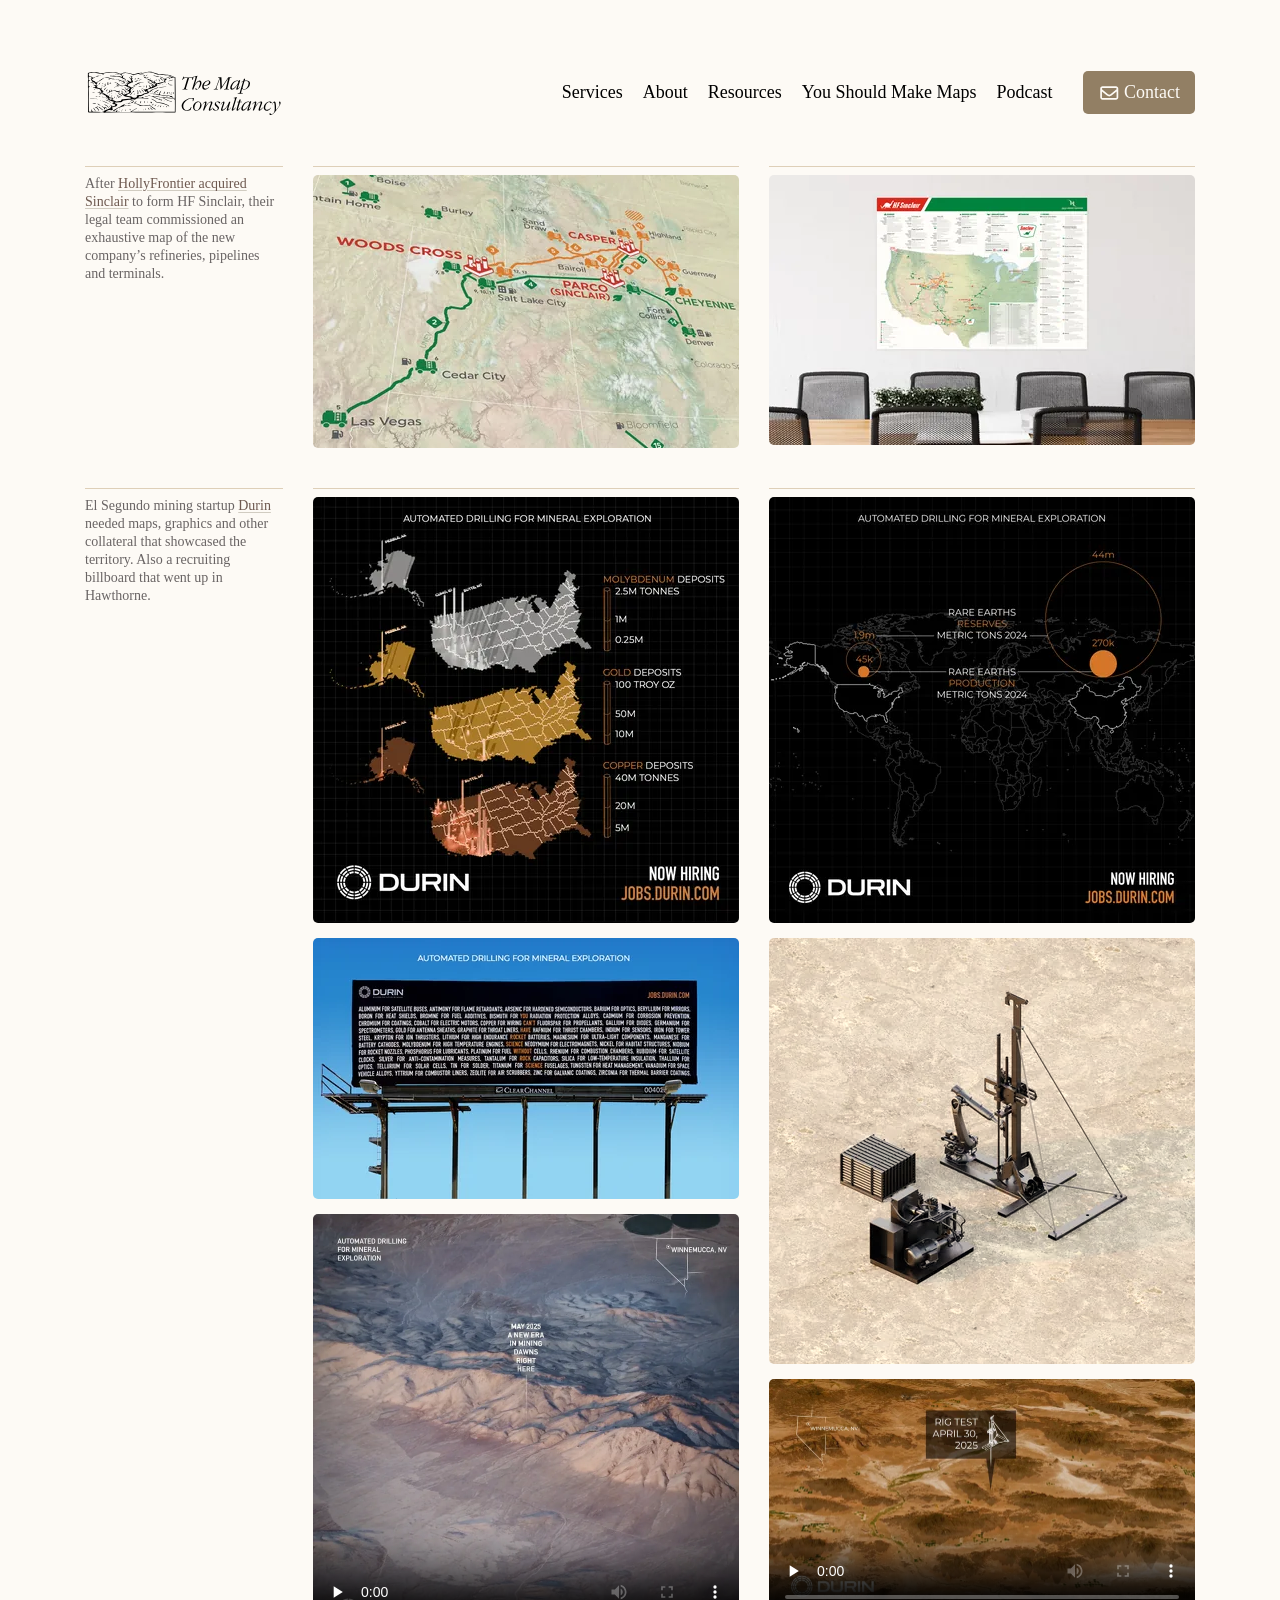
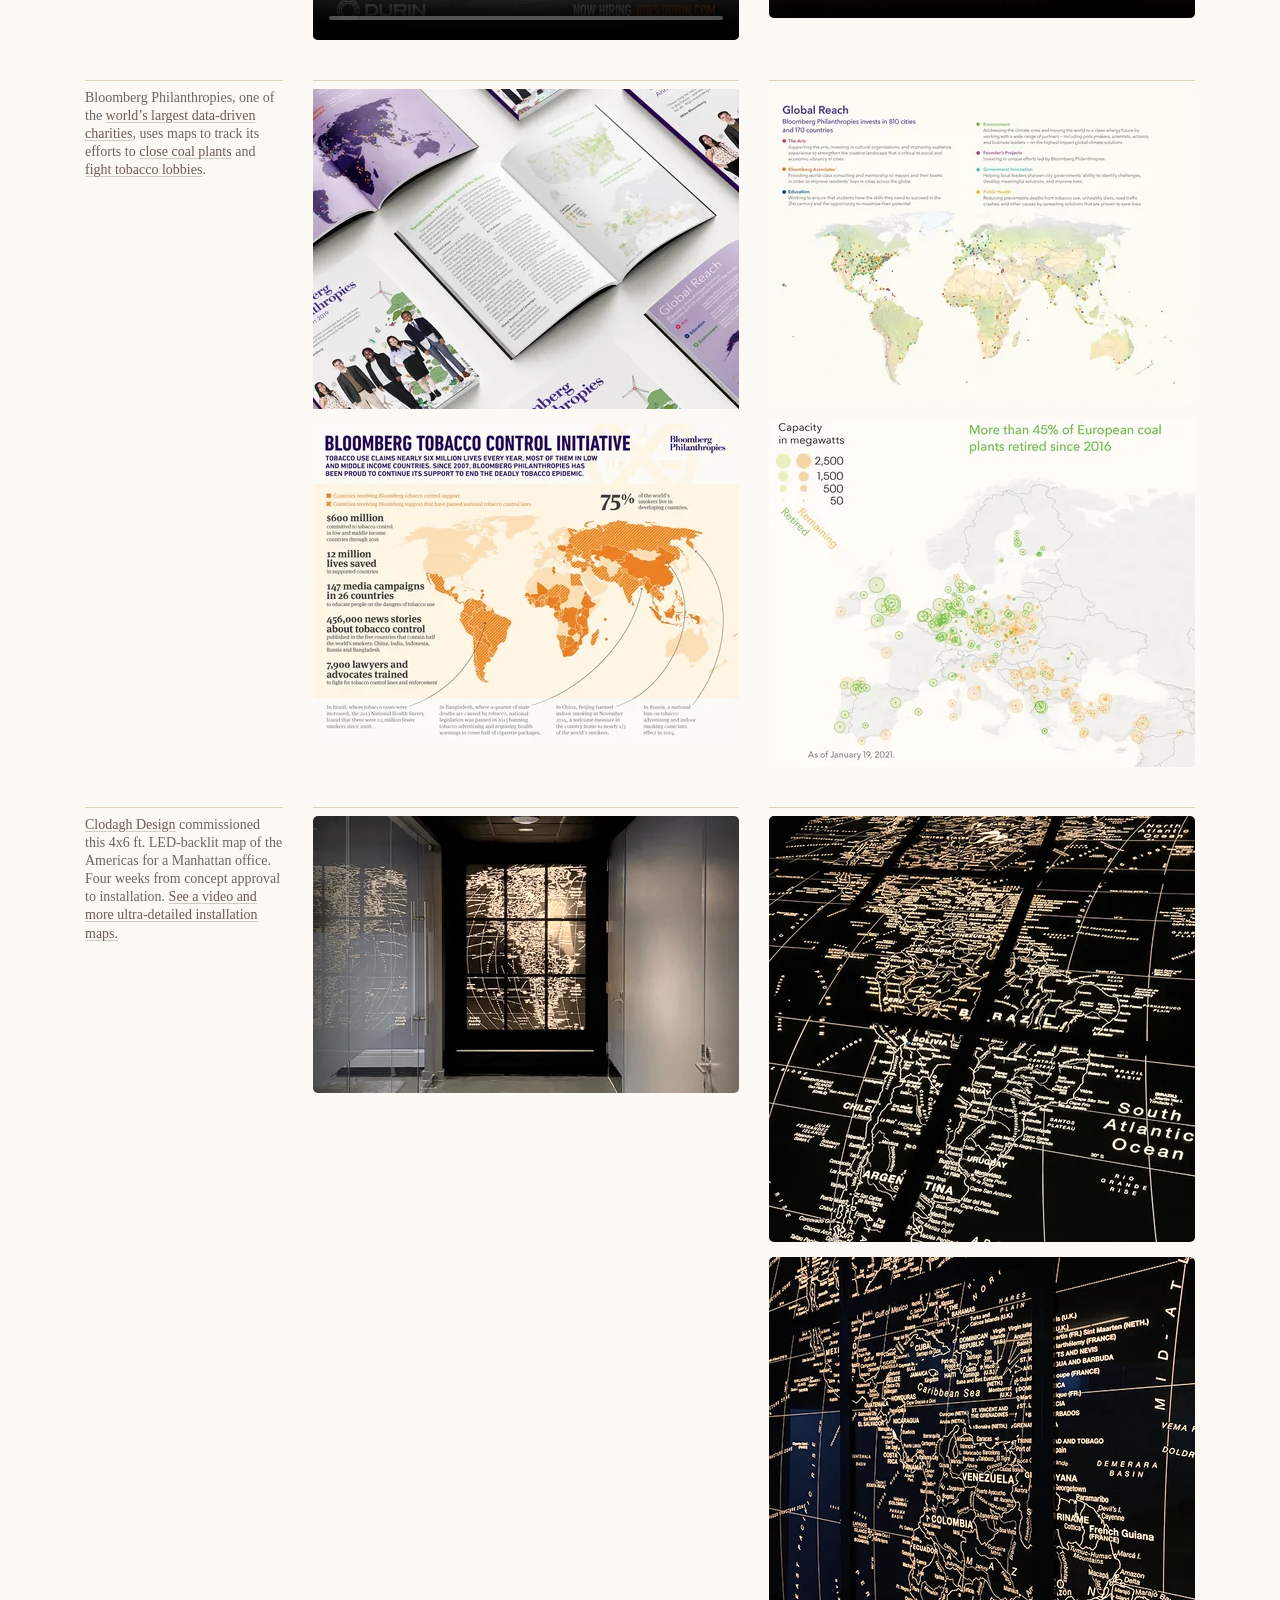
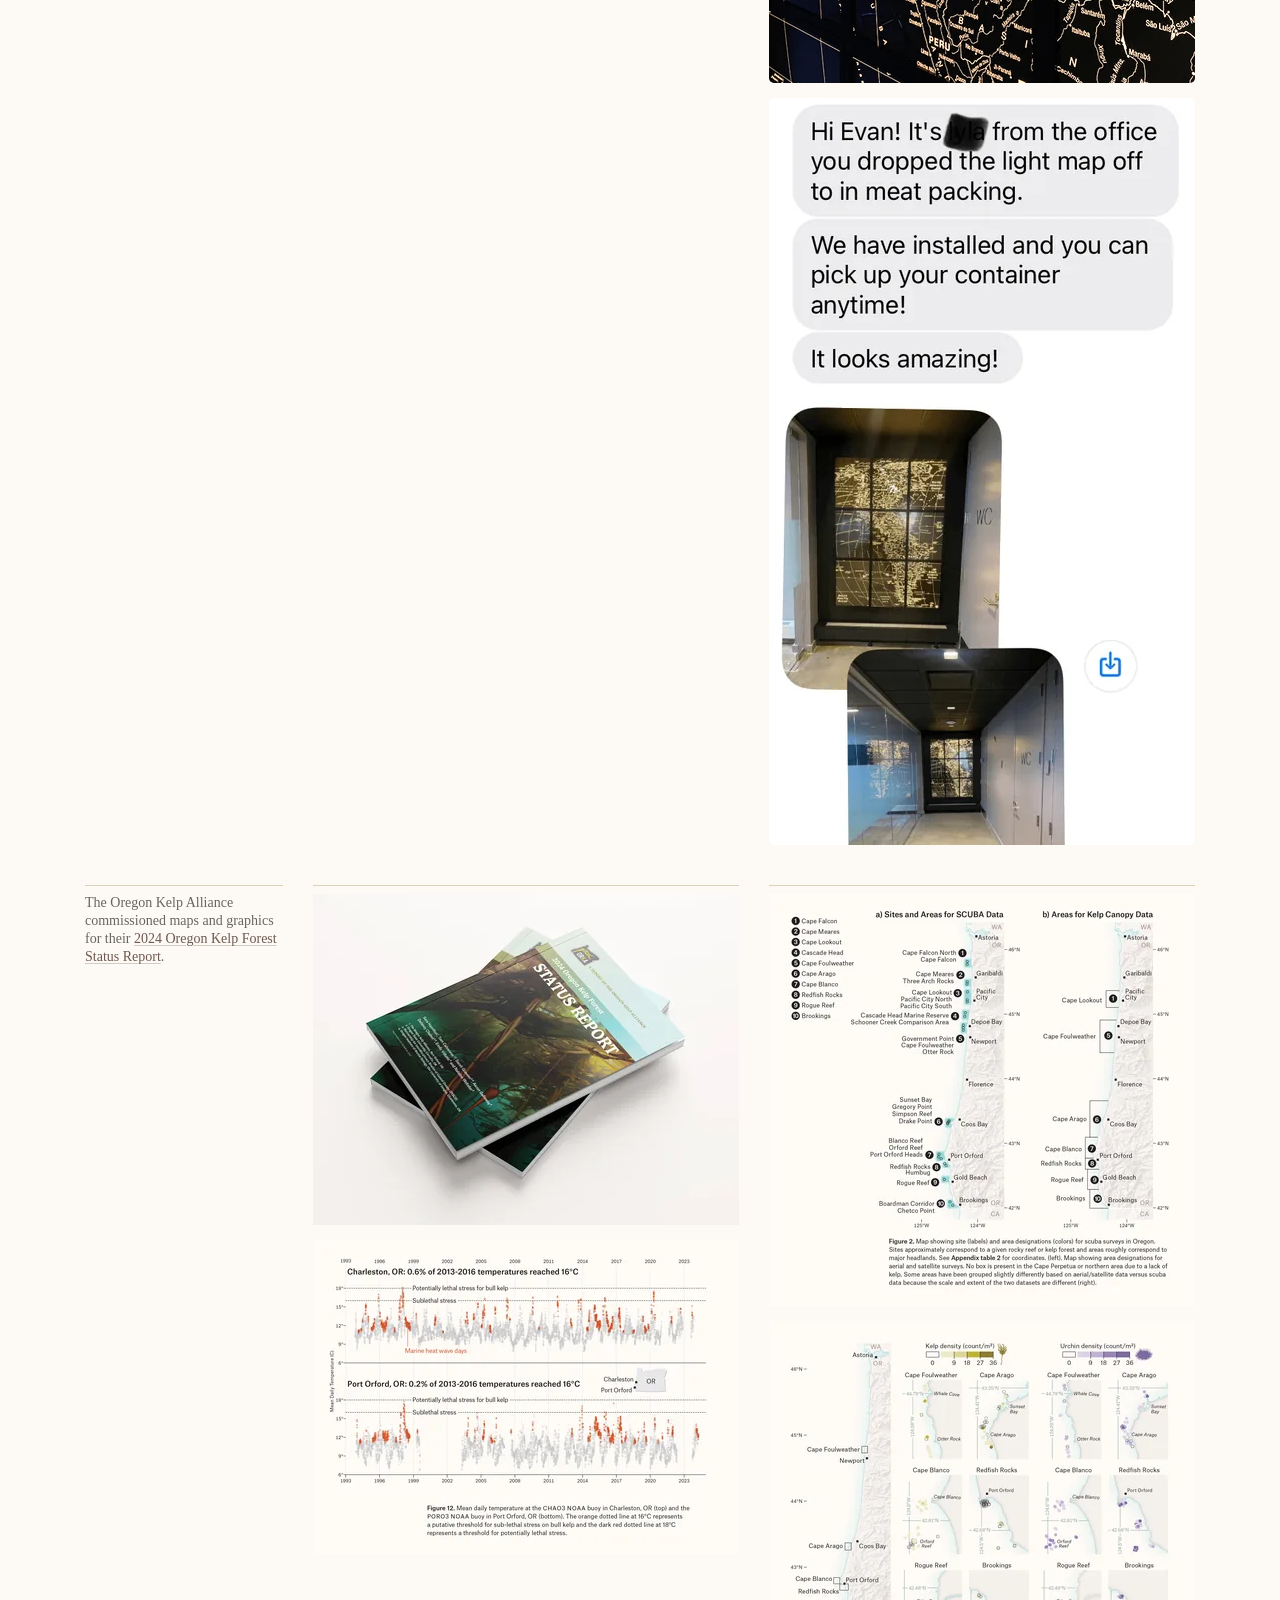
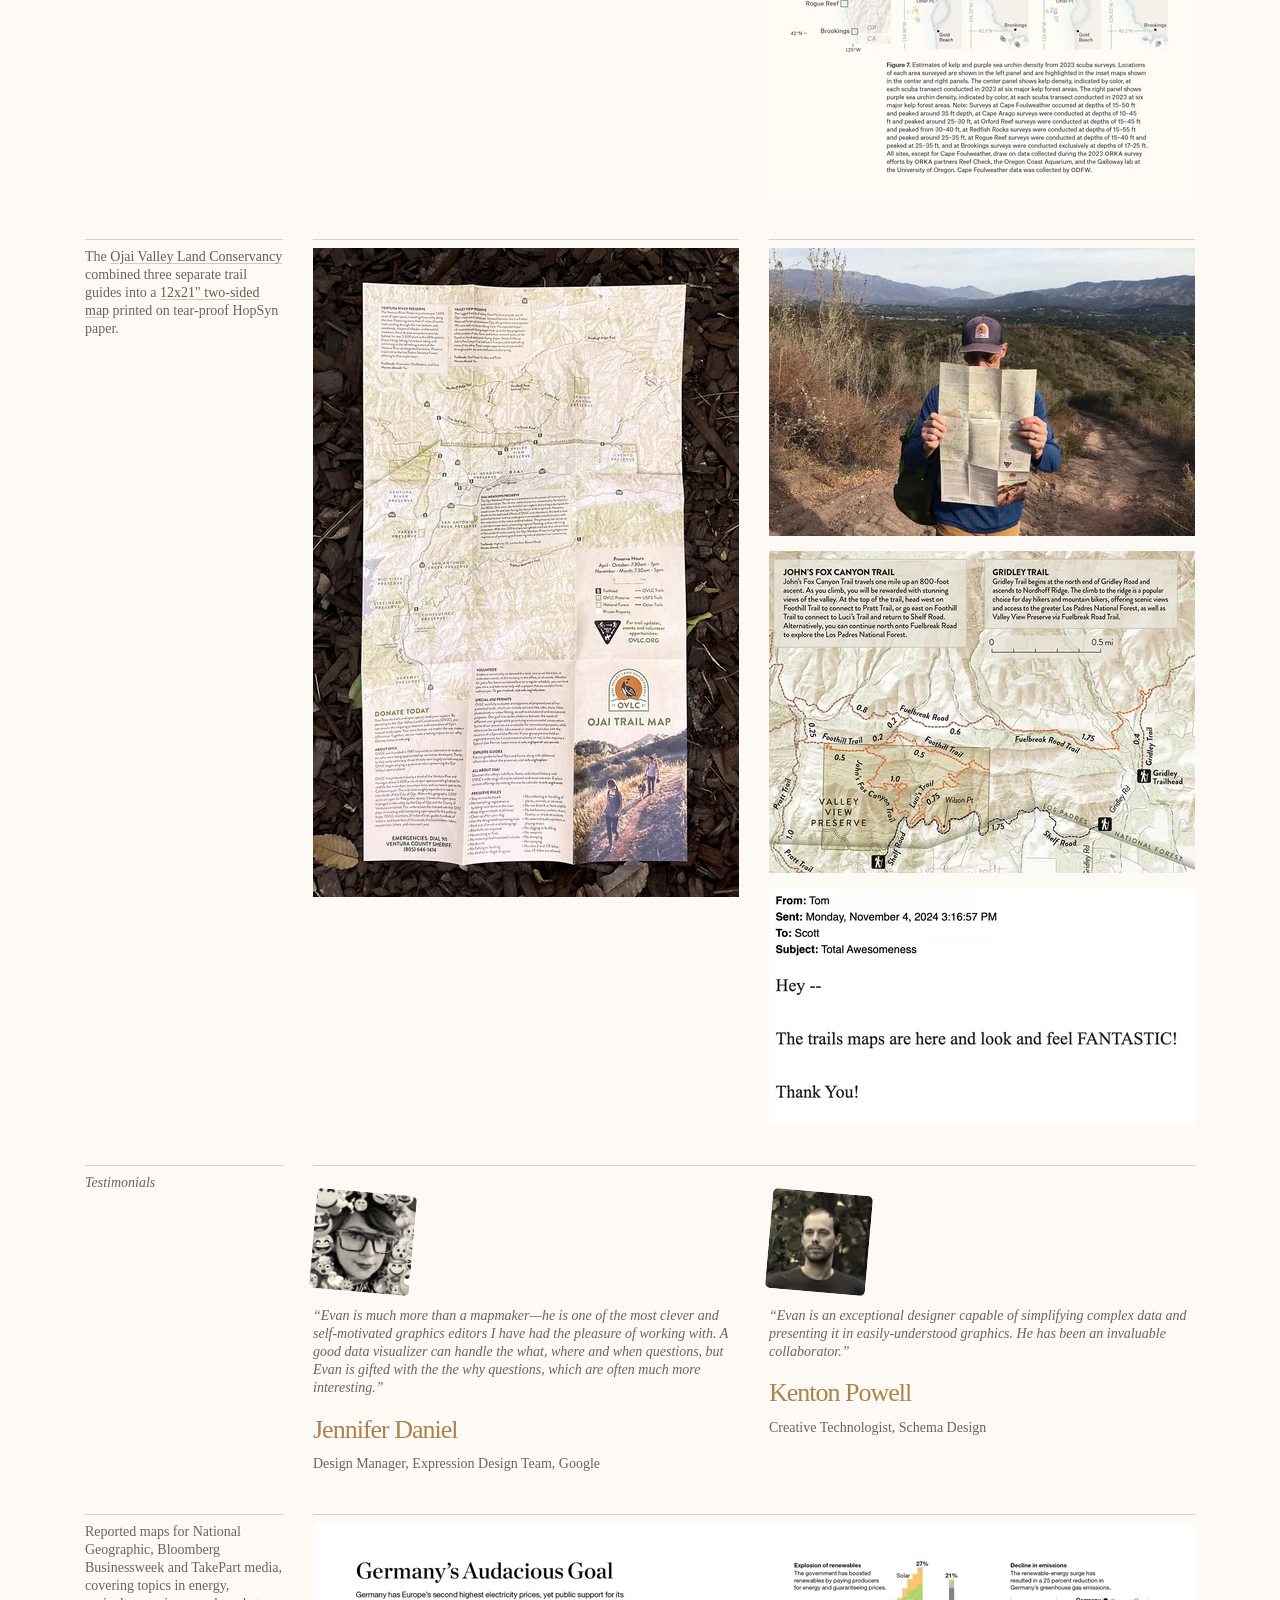
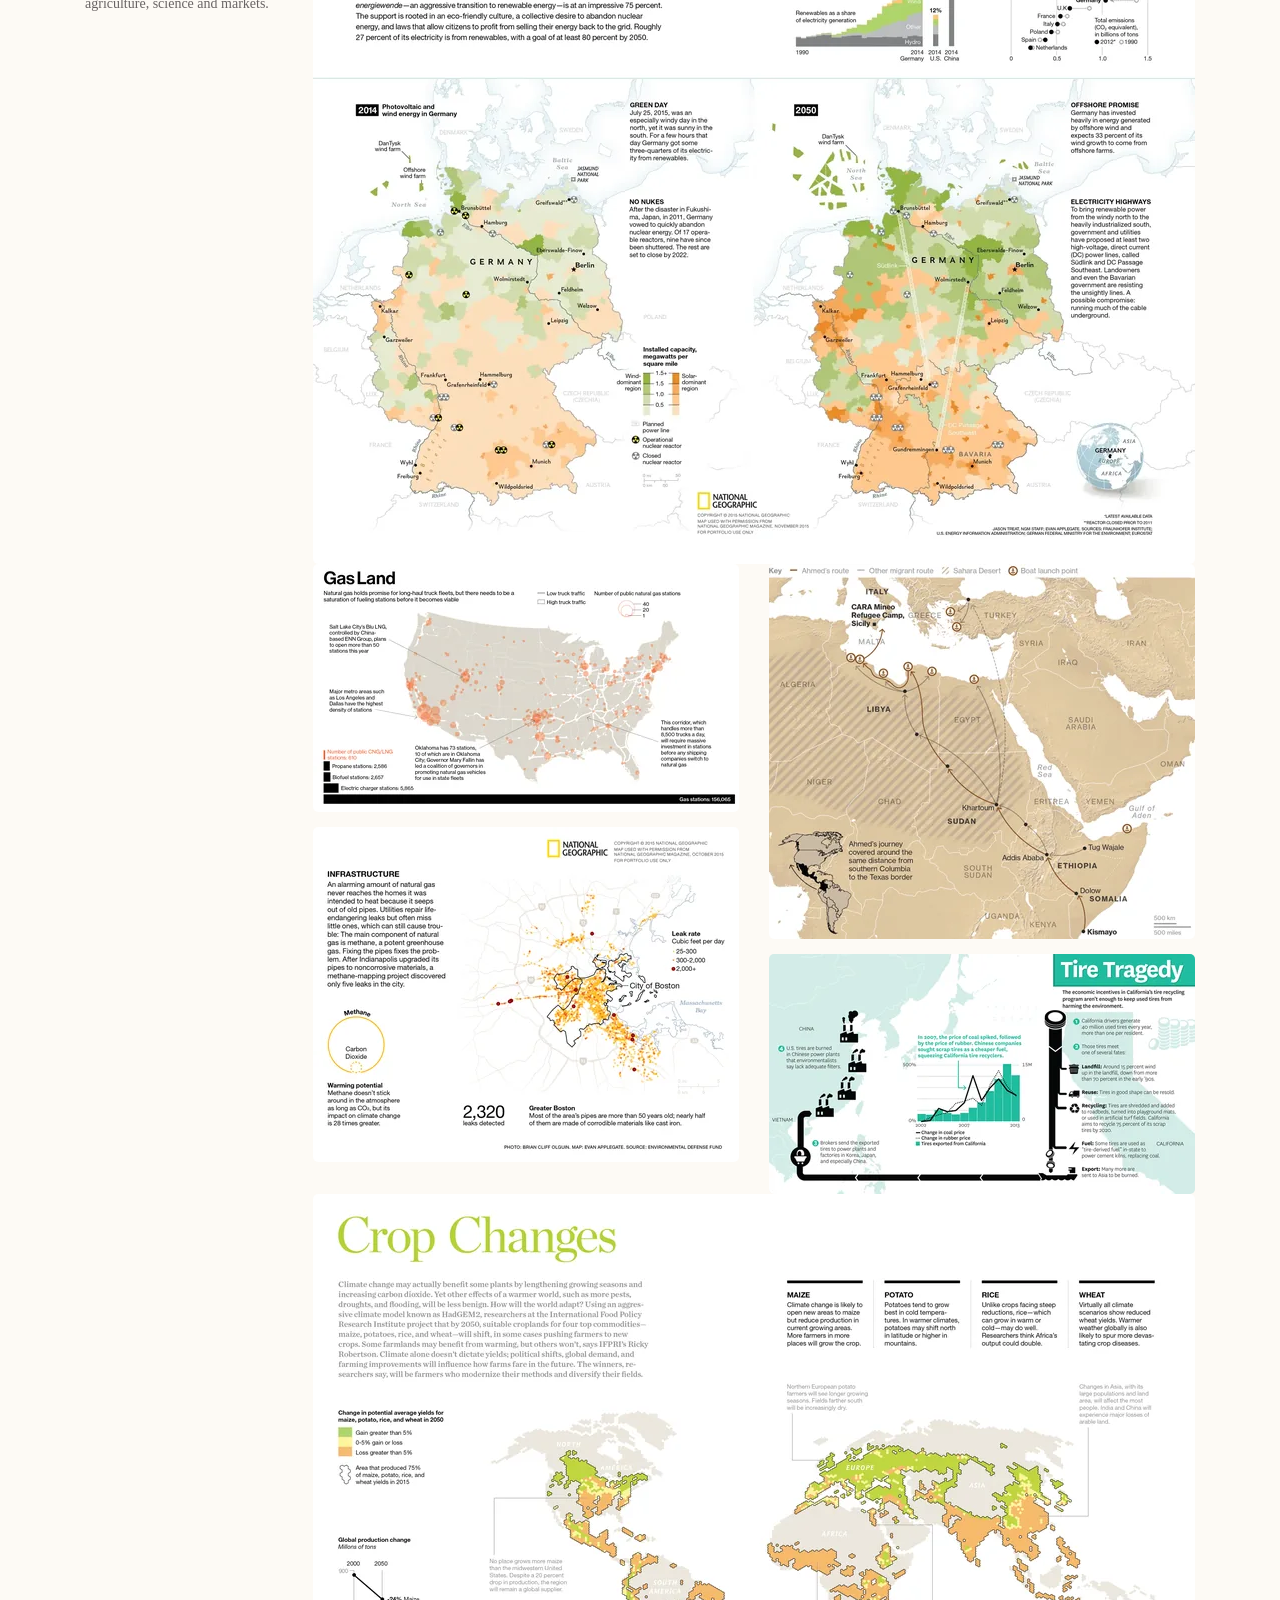
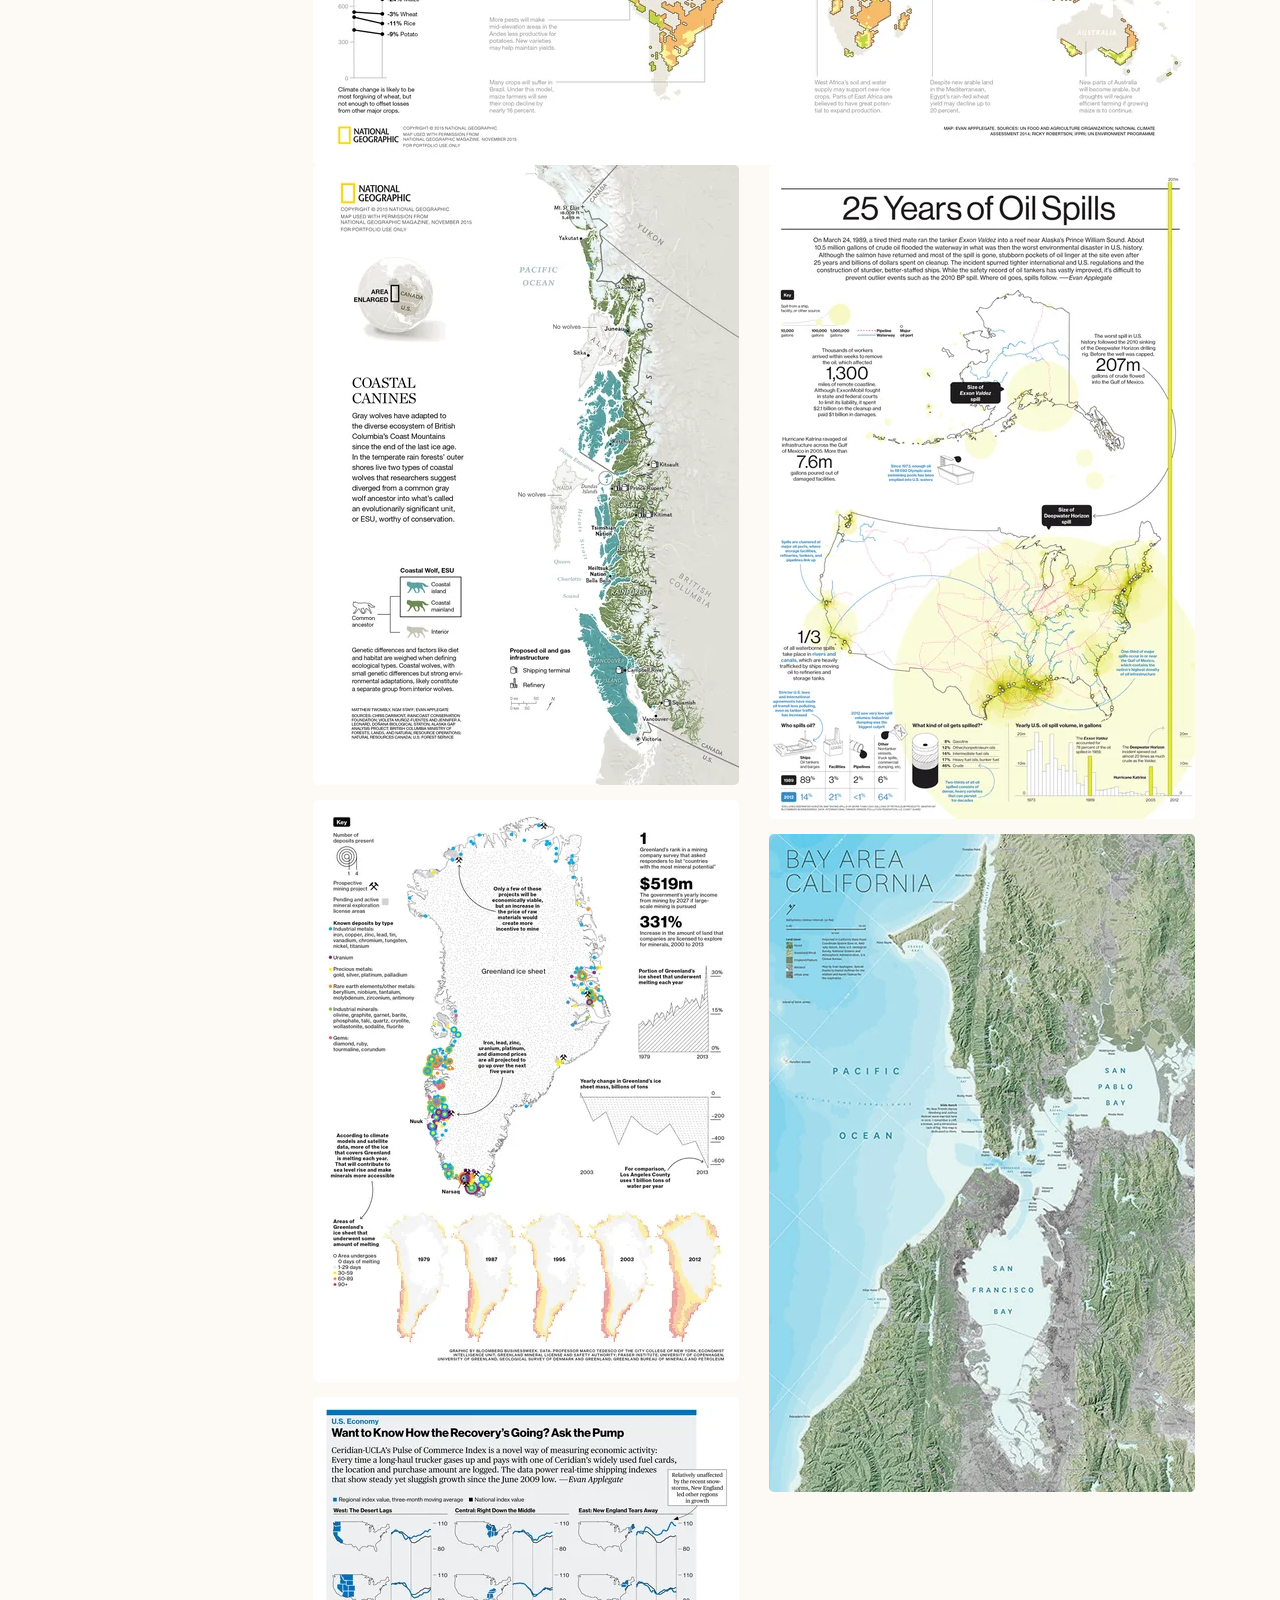
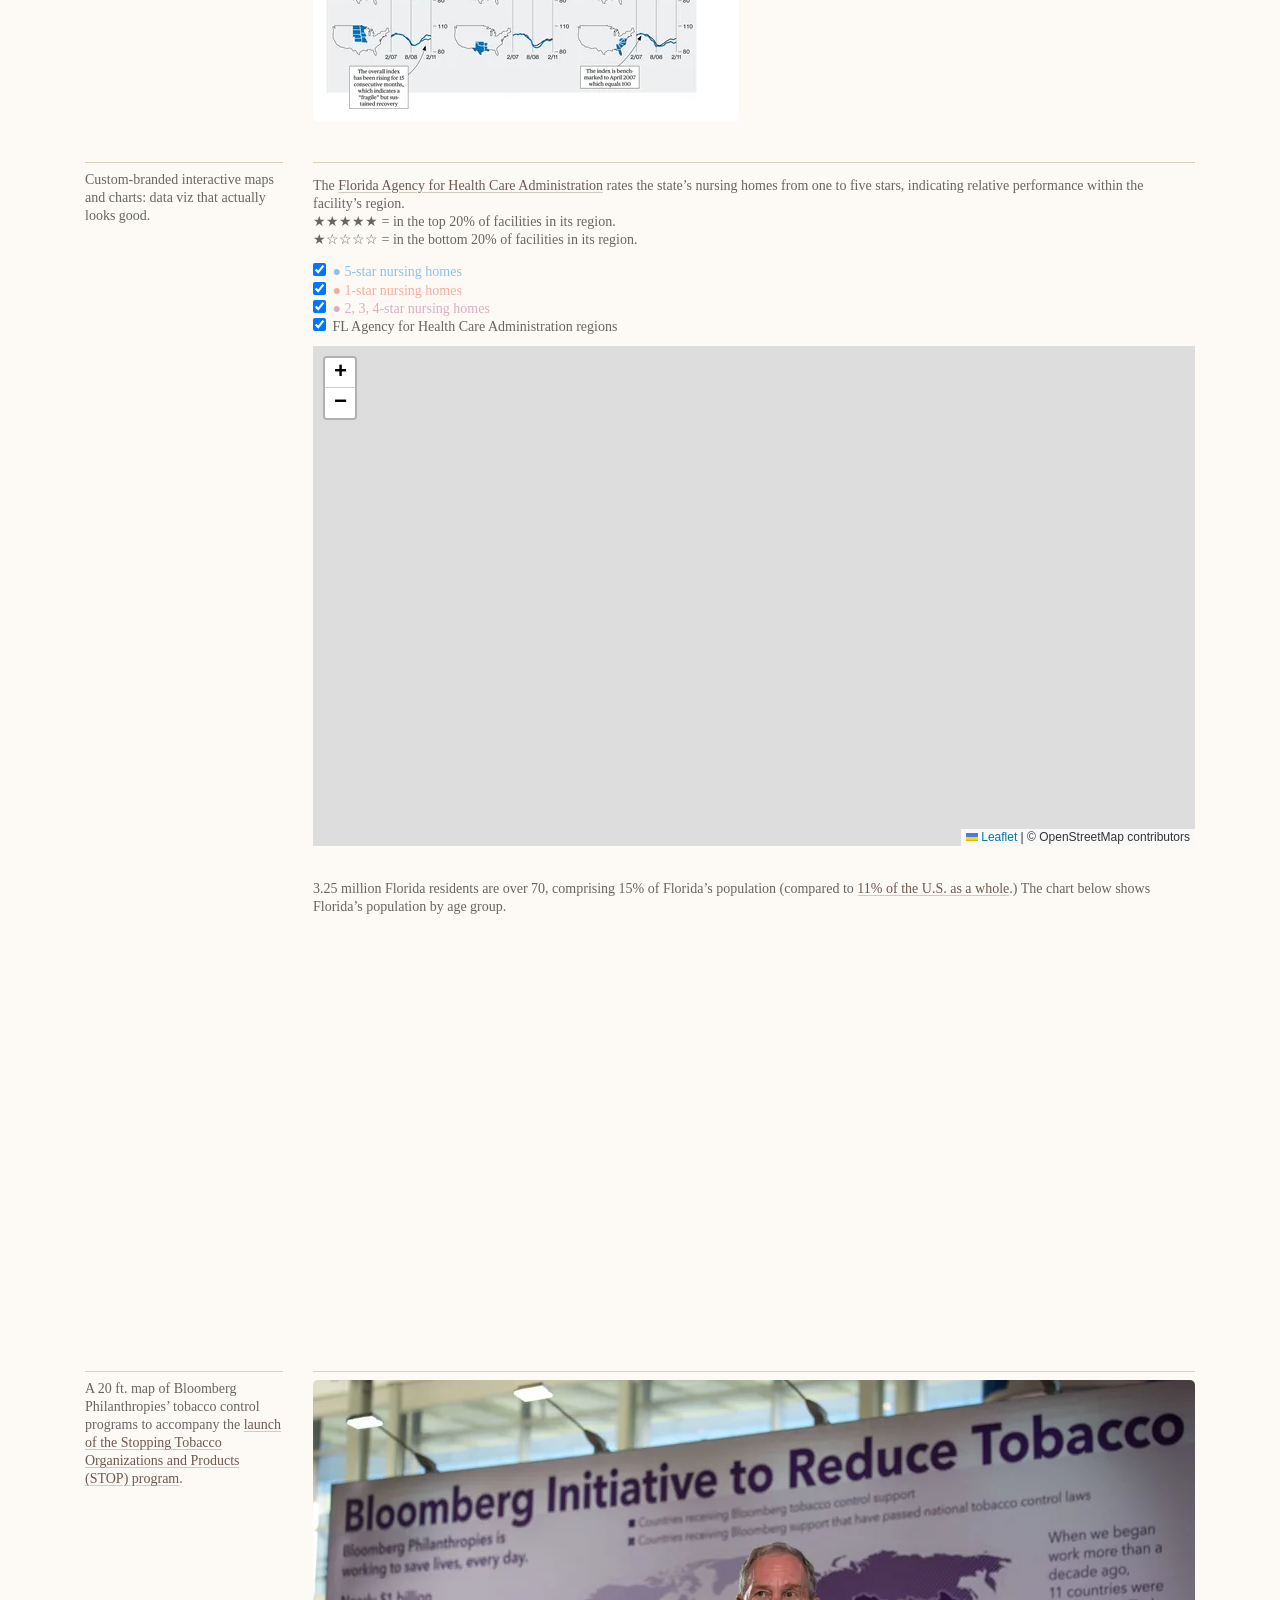
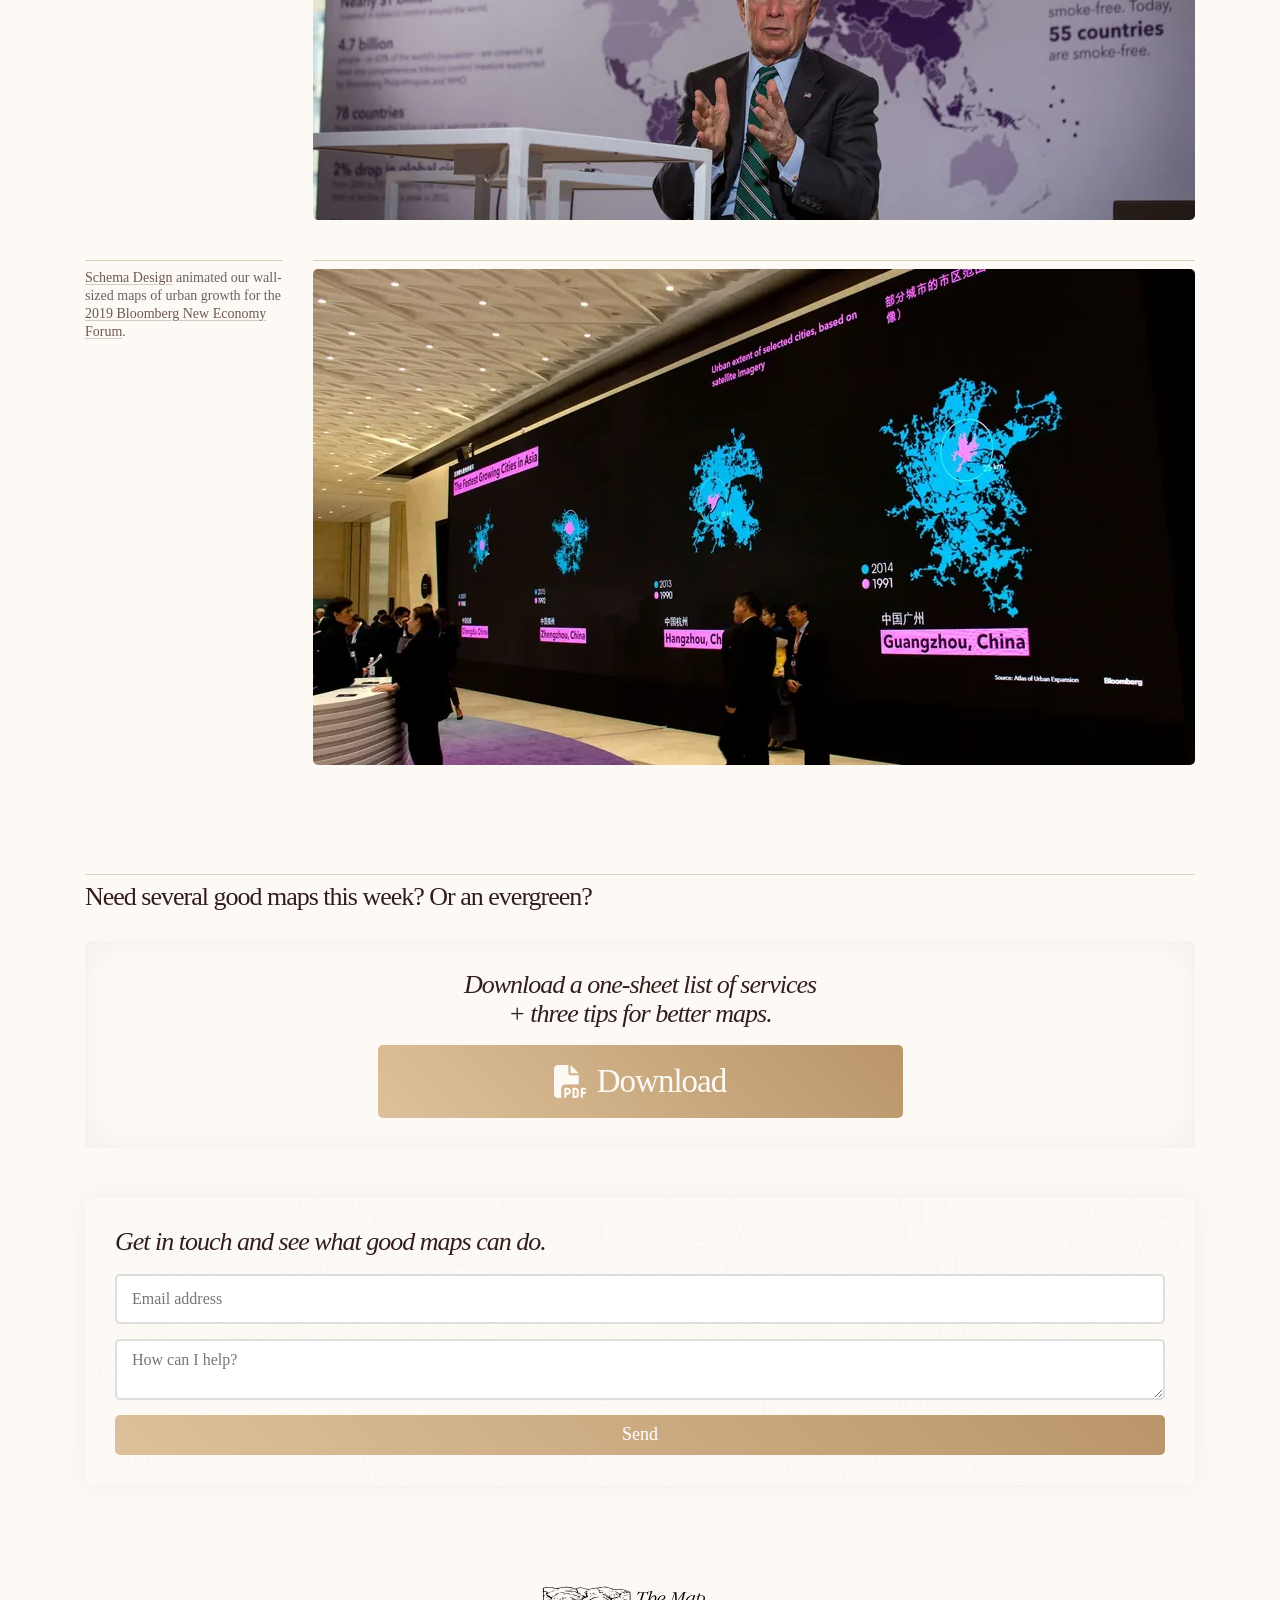
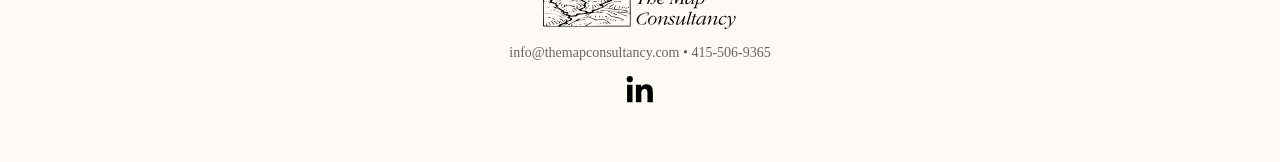
==== index.html @ c74e6e63 "Static site, rebuilt from Dorik Co-Authored-By: Claude Opus 5.5 <noreply@anthropic.com>" ====
<!DOCTYPE html>
<html lang="en">
<head>
  <meta charset="utf-8">
  <meta name="viewport" content="width=device-width, initial-scale=1">
  <title>The Map Consultancy | Effective, beautiful maps for organizations</title>
  <meta name="description" content="Cartographer Evan Applegate&#x27;s studio makes data-driven maps for reports, decks, websites and walls: interactive maps, custom cartography, infographics and geospatial analysis.">
  <link rel="canonical" href="https://themapconsultancy.com/">
  <meta property="og:title" content="The Map Consultancy | Effective, beautiful maps for organizations">
  <meta property="og:description" content="Cartographer Evan Applegate&#x27;s studio makes data-driven maps for reports, decks, websites and walls: interactive maps, custom cartography, infographics and geospatial analysis.">
  <meta property="og:image" content="https://themapconsultancy.com/assets/og/home.jpg">
  <meta name="twitter:card" content="summary_large_image">
  <meta property="og:url" content="https://themapconsultancy.com/">
  <meta property="og:type" content="website">
  <link rel="icon" href="/assets/img/favicon.png">
  <link rel="stylesheet" href="/assets/site.css">
  <meta property="og:site_name" content="The Map Consultancy">
  <meta property="og:image:width" content="1200">
  <meta property="og:image:height" content="630">
  <meta property="og:image:alt" content="The Map Consultancy | Effective, beautiful maps for organizations">
  <meta name="twitter:title" content="The Map Consultancy | Effective, beautiful maps for organizations">
  <meta name="twitter:description" content="Cartographer Evan Applegate&#x27;s studio makes data-driven maps for reports, decks, websites and walls: interactive maps, custom cartography, infographics and geospatial analysis.">
  <meta name="twitter:image" content="https://themapconsultancy.com/assets/og/home.jpg">
  <meta name="author" content="Evan Applegate">
  <link rel="alternate" type="text/markdown" title="llms.txt" href="/llms.txt">
  <script type="application/ld+json">{"@context":"https://schema.org","@graph":[{"@type":"Person","@id":"https://evanapplegate.com/#person","name":"Evan Applegate","jobTitle":"Cartographer","url":"https://evanapplegate.com/"},{"@type":"ProfessionalService","@id":"https://themapconsultancy.com/#org","name":"The Map Consultancy","url":"https://themapconsultancy.com/","logo":"https://themapconsultancy.com/assets/img/the_map_consultancy_logo_vmp2dwdu.svg","email":"info@themapconsultancy.com","telephone":"+1-415-506-9365","description":"The Map Consultancy is cartographer Evan Applegate's studio. It makes data-driven maps at all scales for organizations: interactive maps, custom map design, data visualization and infographics, geospatial analysis, map style guides and training, and data services. Clients include National Geographic, Bloomberg Businessweek, Bloomberg Philanthropies, Prologis and HF Sinclair.","founder":{"@id":"https://evanapplegate.com/#person"},"knowsAbout":["Cartography","Interactive maps","GIS","Data visualization","Infographics"],"sameAs":["https://www.linkedin.com/company/the-map-consultancy/"]},{"@type":"WebSite","@id":"https://themapconsultancy.com/#website","url":"https://themapconsultancy.com/","name":"The Map Consultancy","description":"The Map Consultancy is cartographer Evan Applegate's studio. It makes data-driven maps at all scales for organizations: interactive maps, custom map design, data visualization and infographics, geospatial analysis, map style guides and training, and data services. Clients include National Geographic, Bloomberg Businessweek, Bloomberg Philanthropies, Prologis and HF Sinclair.","publisher":{"@id":"https://themapconsultancy.com/#org"}},{"@type":"WebPage","@id":"https://themapconsultancy.com/#page","url":"https://themapconsultancy.com/","name":"The Map Consultancy | Effective, beautiful maps for organizations","description":"Cartographer Evan Applegate's studio makes data-driven maps for reports, decks, websites and walls: interactive maps, custom cartography, infographics and geospatial analysis.","isPartOf":{"@id":"https://themapconsultancy.com/#website"},"inLanguage":"en"}]}</script>
  <script src="/assets/formspree.js" defer></script>
  <script src="/assets/site.js" defer></script>
  <script>
    window.dataLayer = window.dataLayer || [];
    function gtag() { dataLayer.push(arguments); }
    gtag('js', new Date());
    gtag('config', 'G-YKXSR5QQ2Z');
    // Google Analytics loads once the page has finished, so it never slows the page down
    addEventListener('load', () => setTimeout(() => {
      const s = document.createElement('script');
      s.src = 'https://www.googletagmanager.com/gtag/js?id=G-YKXSR5QQ2Z';
      document.head.append(s);
    }, 1000));
  </script>
</head>
<body>
<header class="site-header wrap">
  <a class="brand" href="/"><img src="/assets/img/the_map_consultancy_logo_vmp2dwdu.svg" width="200" height="46" alt="The Map Consultancy"></a>
  <button class="menu-toggle" type="button" aria-label="Menu" aria-expanded="false" aria-controls="menu"><svg aria-hidden="true" xmlns="http://www.w3.org/2000/svg" viewBox="0 0 448 512"><path fill="currentColor" d="M0 96C0 78.3 14.3 64 32 64H416c17.7 0 32 14.3 32 32s-14.3 32-32 32H32C14.3 128 0 113.7 0 96zM0 256c0-17.7 14.3-32 32-32H416c17.7 0 32 14.3 32 32s-14.3 32-32 32H32c-17.7 0-32-14.3-32-32zM448 416c0 17.7-14.3 32-32 32H32c-17.7 0-32-14.3-32-32s14.3-32 32-32H416c17.7 0 32 14.3 32 32z"></path></svg></button>
  <nav id="menu" class="menu">
    <a href="/services/">Services</a>
    <a href="/about/">About</a>
    <a href="/resources/">Resources</a>
    <a href="/you-should-make-maps/">You Should Make Maps</a>
    <a href="https://veryexpensivemaps.com" target="_blank">Podcast</a>
    <a class="button" href="/contact/"><svg aria-hidden="true" xmlns="http://www.w3.org/2000/svg" viewBox="0 0 512 512"><path fill="currentColor" d="M64 112c-8.8 0-16 7.2-16 16v22.1L220.5 291.7c20.7 17 50.4 17 71.1 0L464 150.1V128c0-8.8-7.2-16-16-16H64zM48 212.2V384c0 8.8 7.2 16 16 16H448c8.8 0 16-7.2 16-16V212.2L322 328.8c-38.4 31.5-93.7 31.5-132 0L48 212.2zM0 128C0 92.7 28.7 64 64 64H448c35.3 0 64 28.7 64 64V384c0 35.3-28.7 64-64 64H64c-35.3 0-64-28.7-64-64V128z"></path></svg>Contact</a>
  </nav>
</header>
<main>
<h1 class="sr-only">The Map Consultancy: effective, beautiful maps for organizations</h1>
<div class="wrap flow">
<div class="grid g5 work">
  <div>
    <hr>
    <div data-reveal="fade-up">
      <p>After <a href="https://investor.hfsinclair.com/investor-relations/press-releases/press-releases-details/2022/HollyFrontier-and-Holly-Energy-Partners-Announce-Completion-of-Transactions-with-The-Sinclair-Companies-and-Establishment-of-New-Parent-Company-HF-Sinclair-Corporation/default.aspx" target="_blank">HollyFrontier acquired Sinclair</a> to form HF Sinclair, their legal team commissioned an exhaustive map of the new company’s refineries, pipelines and terminals.</p>
    </div>
  </div>
  <div class="span-2">
    <hr>
    <a data-reveal="fade" href="https://www.dropbox.com/scl/fi/o7oap8vokyaqcvwm3l1bz/HFSinclair_map_redacted.jpg?rlkey=f0dmi9s1c9n2jfkt74cka26w9&amp;raw=1" target="_blank"><img src="/assets/img/hf-sinclair-custom-map-1-uzoh4xul-360.webp" srcset="/assets/img/hf-sinclair-custom-map-1-uzoh4xul-360.webp 360w, /assets/img/hf-sinclair-custom-map-1-uzoh4xul-426.webp 426w, /assets/img/hf-sinclair-custom-map-1-uzoh4xul-720.webp 720w, /assets/img/hf-sinclair-custom-map-1-uzoh4xul-852.webp 852w" sizes="(min-width: 1140px) 426px, (min-width: 1024px) calc(40.0vw - 30px), calc(100vw - 30px)" width="852" height="546" alt="HF Sinclair asset map" loading="lazy" decoding="async"></a>
  </div>
  <div class="span-2">
    <hr>
    <a data-reveal="fade" href="https://www.dropbox.com/scl/fi/o7oap8vokyaqcvwm3l1bz/HFSinclair_map_redacted.jpg?rlkey=f0dmi9s1c9n2jfkt74cka26w9&amp;raw=1" target="_blank"><img src="/assets/img/hf-sinclair-custom-map-2-wy1wjpct-360.webp" srcset="/assets/img/hf-sinclair-custom-map-2-wy1wjpct-360.webp 360w, /assets/img/hf-sinclair-custom-map-2-wy1wjpct-426.webp 426w, /assets/img/hf-sinclair-custom-map-2-wy1wjpct-720.webp 720w, /assets/img/hf-sinclair-custom-map-2-wy1wjpct-852.webp 852w" sizes="(min-width: 1140px) 426px, (min-width: 1024px) calc(40.0vw - 30px), calc(100vw - 30px)" width="852" height="540" alt="HF Sinclair asset map" loading="lazy" decoding="async"></a>
  </div>
</div>
<div class="grid g5 work">
  <div>
    <hr>
    <div data-reveal="fade-up">
      <p>El Segundo mining startup <a href="https://durin.com" target="_blank">Durin</a> needed maps, graphics and other collateral that showcased the territory. Also a recruiting billboard that went up in Hawthorne.</p>
    </div>
  </div>
  <div class="span-2">
    <hr>
    <a data-reveal="fade" href="https://www.dropbox.com/scl/fi/zx1lxxjwcbtiqaicgmi2k/square_triptych_v1-copy.png?rlkey=bwttmaaz9a7h580r4p65mnqkb&amp;raw=1" target="_blank"><img src="/assets/img/squaretriptychv1copy-onf-y-360.webp" srcset="/assets/img/squaretriptychv1copy-onf-y-360.webp 360w, /assets/img/squaretriptychv1copy-onf-y-426.webp 426w, /assets/img/squaretriptychv1copy-onf-y-720.webp 720w, /assets/img/squaretriptychv1copy-onf-y-852.webp 852w" sizes="(min-width: 1140px) 426px, (min-width: 1024px) calc(40.0vw - 30px), calc(100vw - 30px)" width="852" height="852" alt="Social media infographic map for Durin" loading="lazy" decoding="async"></a>
    <a data-reveal="fade" href="https://www.dropbox.com/scl/fi/w3xw7gv22z1w4blmskql3/IMG_8185-1.jpg?rlkey=e1xrf2lb547vt0fwpa7qhifnj&amp;raw=1" target="_blank"><img src="/assets/img/billboard1-gioex-360.webp" srcset="/assets/img/billboard1-gioex-360.webp 360w, /assets/img/billboard1-gioex-426.webp 426w, /assets/img/billboard1-gioex-720.webp 720w, /assets/img/billboard1-gioex-852.webp 852w" sizes="(min-width: 1140px) 426px, (min-width: 1024px) calc(40.0vw - 30px), calc(100vw - 30px)" width="852" height="522" alt="50 ft billboard for Durin" loading="lazy" decoding="async"></a>
    <video controls loop playsinline width="1080" height="1080" poster="/assets/img/ea-t8c3n-852.webp" preload="none" src="/assets/video/out-BJtty.mp4"></video>
  </div>
  <div class="span-2">
    <hr>
    <a data-reveal="fade" href="https://www.dropbox.com/scl/fi/wklr7nw591jv21ya0w3t2/4_4_25_US_China_rare_earths_v5.png?rlkey=0ls99l9c32n6gohuglc0ozup8&amp;raw=1" target="_blank"><img src="/assets/img/4425uschinarareearthsv5-0yvya-360.webp" srcset="/assets/img/4425uschinarareearthsv5-0yvya-360.webp 360w, /assets/img/4425uschinarareearthsv5-0yvya-426.webp 426w, /assets/img/4425uschinarareearthsv5-0yvya-720.webp 720w, /assets/img/4425uschinarareearthsv5-0yvya-852.webp 852w" sizes="(min-width: 1140px) 426px, (min-width: 1024px) calc(40.0vw - 30px), calc(100vw - 30px)" width="852" height="852" alt="Social media infographic map for Durin" loading="lazy" decoding="async"></a>
    <a data-reveal="fade" href="https://www.dropbox.com/scl/fi/4akviuc2hmlo6sfgc3t3u/rig_render_6-copy.jpg?rlkey=vd47gah6rf62qu5k296z63qde&amp;raw=1" target="_blank"><img src="/assets/img/rigrender6copy2-ic0xf-360.webp" srcset="/assets/img/rigrender6copy2-ic0xf-360.webp 360w, /assets/img/rigrender6copy2-ic0xf-426.webp 426w, /assets/img/rigrender6copy2-ic0xf-720.webp 720w, /assets/img/rigrender6copy2-ic0xf-852.webp 852w" sizes="(min-width: 1140px) 426px, (min-width: 1024px) calc(40.0vw - 30px), calc(100vw - 30px)" width="852" height="852" alt="Experimental rig render" class="tint-0-30" loading="lazy" decoding="async"></a>
    <video controls loop playsinline width="1920" height="1080" poster="/assets/img/ea2-walf4-852.webp" preload="none" src="/assets/video/out-M1RkE.mp4"></video>
  </div>
</div>
<div class="grid g5 work">
  <div>
    <hr>
    <div data-reveal="fade-up">
      <p>Bloomberg Philanthropies, one of the <a href="https://annualreport.bloomberg.org/" target="_blank">world’s largest data-driven charities</a>, uses maps to track its efforts to <a href="https://www.bloomberg.org/environment/stopping-coal-and-air-pollution-globally/global-beyond-coal/" target="_blank">close coal plants</a> and <a href="https://www.bloomberg.org/public-health/reducing-tobacco-use/" target="_blank">fight tobacco lobbies</a>.</p>
    </div>
  </div>
  <div class="span-2">
    <hr>
    <a data-reveal="fade" href="https://www.dropbox.com/s/8poa0aow6oc0d23/annual_report_bloomberg_philanthropies_coal_big.jpg?raw=1" target="_blank"><img src="/assets/img/bloomberg-annual-report-maps-1-88spi0m1-360.webp" srcset="/assets/img/bloomberg-annual-report-maps-1-88spi0m1-360.webp 360w, /assets/img/bloomberg-annual-report-maps-1-88spi0m1-426.webp 426w, /assets/img/bloomberg-annual-report-maps-1-88spi0m1-720.webp 720w, /assets/img/bloomberg-annual-report-maps-1-88spi0m1-852.webp 852w" sizes="(min-width: 1140px) 426px, (min-width: 1024px) calc(40.0vw - 30px), calc(100vw - 30px)" width="852" height="639" alt="Map of coal plant closures in the U.S. and Europe for Bloomberg Philanthropies." class="square" loading="lazy" decoding="async"></a>
    <a data-reveal="fade" href="https://www.dropbox.com/s/tilpif3jygbw3e5/bloomberg_philanthropies_tobacco_control_map.png?raw=1" target="_blank"><img src="/assets/img/bloomberg-philanthropies-report-6-map-hb6teez8-360.webp" srcset="/assets/img/bloomberg-philanthropies-report-6-map-hb6teez8-360.webp 360w, /assets/img/bloomberg-philanthropies-report-6-map-hb6teez8-426.webp 426w, /assets/img/bloomberg-philanthropies-report-6-map-hb6teez8-720.webp 720w, /assets/img/bloomberg-philanthropies-report-6-map-hb6teez8-852.webp 852w" sizes="(min-width: 1140px) 426px, (min-width: 1024px) calc(40.0vw - 30px), calc(100vw - 30px)" width="852" height="639" alt="Bloomberg Tobacco Control Initiative world map from a Bloomberg Philanthropies report" loading="lazy" decoding="async"></a>
  </div>
  <div class="span-2">
    <hr>
    <a data-reveal="fade" href="https://www.dropbox.com/s/asqzuz3unpjxkfe/bloomberg_annual_report_overall_program_map_whitebg.jpg?raw=1" target="_blank"><img src="/assets/img/bloomberg-annual-report-overall-program-map-p83xafy0-360.webp" srcset="/assets/img/bloomberg-annual-report-overall-program-map-p83xafy0-360.webp 360w, /assets/img/bloomberg-annual-report-overall-program-map-p83xafy0-426.webp 426w, /assets/img/bloomberg-annual-report-overall-program-map-p83xafy0-720.webp 720w, /assets/img/bloomberg-annual-report-overall-program-map-p83xafy0-852.webp 852w" sizes="(min-width: 1140px) 426px, (min-width: 1024px) calc(40.0vw - 30px), calc(100vw - 30px)" width="852" height="629" alt="Map of Bloomberg Philanthropies’ 2020 programs" class="square" loading="lazy" decoding="async"></a>
    <a data-reveal="fade" href="https://www.dropbox.com/s/8poa0aow6oc0d23/annual_report_bloomberg_philanthropies_coal_big.jpg?raw=1" target="_blank"><img src="/assets/img/bloomberg-annual-report-coal-map3-kug2c95f-360.webp" srcset="/assets/img/bloomberg-annual-report-coal-map3-kug2c95f-360.webp 360w, /assets/img/bloomberg-annual-report-coal-map3-kug2c95f-426.webp 426w, /assets/img/bloomberg-annual-report-coal-map3-kug2c95f-720.webp 720w, /assets/img/bloomberg-annual-report-coal-map3-kug2c95f-852.webp 852w" sizes="(min-width: 1140px) 426px, (min-width: 1024px) calc(40.0vw - 30px), calc(100vw - 30px)" width="852" height="696" alt="Map of coal plant closures in the U.S. and Europe for Bloomberg Philanthropies." class="square" loading="lazy" decoding="async"></a>
  </div>
</div>
<div class="grid g5 work">
  <div>
    <hr>
    <div data-reveal="fade-up">
      <p><a href="https://clodagh.com" target="_blank">Clodagh Design</a> commissioned this 4x6 ft. LED-backlit map of the Americas for a Manhattan office. Four weeks from concept approval to installation. <a href="https://radiantmaps.co/the-americas" target="_blank">See a video and more ultra-detailed installation maps.</a></p>
    </div>
  </div>
  <div class="span-2">
    <hr>
    <a data-reveal="fade" href="https://vimeo.com/780971106" target="_blank"><img src="/assets/img/6x4-sa-map-n79tgght-360.webp" srcset="/assets/img/6x4-sa-map-n79tgght-360.webp 360w, /assets/img/6x4-sa-map-n79tgght-426.webp 426w, /assets/img/6x4-sa-map-n79tgght-720.webp 720w, /assets/img/6x4-sa-map-n79tgght-852.webp 852w" sizes="(min-width: 1140px) 426px, (min-width: 1024px) calc(40.0vw - 30px), calc(100vw - 30px)" width="852" height="554" alt="Interior map: 6x4 foot map of the Americas" class="tint-0-30" loading="lazy" decoding="async"></a>
    <iframe src="https://player.vimeo.com/video/780979430?fs=1&amp;muted=0&amp;loop=1&amp;autoplay=0&amp;controls=1&amp;enablejsapi=1" title="Video" style="aspect-ratio: 426 / 701" loading="lazy" allow="autoplay; fullscreen; picture-in-picture" allowfullscreen></iframe>
  </div>
  <div class="span-2">
    <hr>
    <a data-reveal="fade" href="https://www.dropbox.com/s/8bn2p4nm479rsy2/IMG_9963.JPG?raw=1" target="_blank"><img src="/assets/img/6x4-sa-map-4-9xwmkb2c-360.webp" srcset="/assets/img/6x4-sa-map-4-9xwmkb2c-360.webp 360w, /assets/img/6x4-sa-map-4-9xwmkb2c-426.webp 426w, /assets/img/6x4-sa-map-4-9xwmkb2c-605.webp 605w" sizes="(min-width: 1140px) 426px, (min-width: 1024px) calc(40.0vw - 30px), calc(100vw - 30px)" width="605" height="605" alt="Interior map: 6x4 foot map of the Americas" class="tint-0-30" loading="lazy" decoding="async"></a>
    <a data-reveal="fade" href="https://www.dropbox.com/s/09qcpn9y2lgksgf/americas_4x6_map_1.jpg?raw=1" target="_blank"><img src="/assets/img/6x4-sa-map-5-1ptnv8mi-360.webp" srcset="/assets/img/6x4-sa-map-5-1ptnv8mi-360.webp 360w, /assets/img/6x4-sa-map-5-1ptnv8mi-426.webp 426w, /assets/img/6x4-sa-map-5-1ptnv8mi-605.webp 605w" sizes="(min-width: 1140px) 426px, (min-width: 1024px) calc(40.0vw - 30px), calc(100vw - 30px)" width="605" height="605" alt="Interior map: 6x4 foot map of the Americas" class="tint-0-30" loading="lazy" decoding="async"></a>
    <a data-reveal="fade" href="https://www.dropbox.com/s/09qcpn9y2lgksgf/americas_4x6_map_1.jpg?raw=1" target="_blank"><img src="/assets/img/test1-xf6yd-360.webp" srcset="/assets/img/test1-xf6yd-360.webp 360w, /assets/img/test1-xf6yd-426.webp 426w, /assets/img/test1-xf6yd-577.webp 577w" sizes="(min-width: 1140px) 426px, (min-width: 1024px) calc(40.0vw - 30px), calc(100vw - 30px)" width="577" height="1012" alt="Interior map: 6x4 foot map of the Americas" loading="lazy" decoding="async"></a>
  </div>
</div>
<div class="grid g5 work">
  <div>
    <hr>
    <div data-reveal="fade-up">
      <p>The Oregon Kelp Alliance commissioned maps and graphics for their <a href="https://www.oregonkelp.com/wp-content/uploads/2024/11/ORKA_StatusReport_2024-Digital-150dpi.pdf" target="_blank">2024 Oregon Kelp Forest Status Report</a>.</p>
    </div>
  </div>
  <div class="span-2">
    <hr>
    <a data-reveal="fade" href="https://www.oregonkelp.com/" target="_blank"><img src="/assets/img/kelpdorik8-ovbmu-360.webp" srcset="/assets/img/kelpdorik8-ovbmu-360.webp 360w, /assets/img/kelpdorik8-ovbmu-426.webp 426w, /assets/img/kelpdorik8-ovbmu-720.webp 720w, /assets/img/kelpdorik8-ovbmu-852.webp 852w" sizes="(min-width: 1140px) 426px, (min-width: 1024px) calc(40.0vw - 30px), calc(100vw - 30px)" width="852" height="663" alt="Oregon Kelp Alliance map by The Map Consultancy" class="square" loading="lazy" decoding="async"></a>
    <a data-reveal="fade" href="https://www.dropbox.com/scl/fi/pta1haorlv9rq92zgo39q/kelp_dorik_4.jpg?rlkey=e3dsz99gssiymr7i9miw39af6&amp;raw=1" target="_blank"><img src="/assets/img/kelpdorik4-04vdg-360.webp" srcset="/assets/img/kelpdorik4-04vdg-360.webp 360w, /assets/img/kelpdorik4-04vdg-426.webp 426w, /assets/img/kelpdorik4-04vdg-720.webp 720w, /assets/img/kelpdorik4-04vdg-852.webp 852w" sizes="(min-width: 1140px) 426px, (min-width: 1024px) calc(40.0vw - 30px), calc(100vw - 30px)" width="852" height="628" alt="Oregon Kelp Alliance map by The Map Consultancy" loading="lazy" decoding="async"></a>
  </div>
  <div class="span-2">
    <hr>
    <a data-reveal="fade" href="https://www.dropbox.com/scl/fi/mounfztxdoif0pfbwxg8l/kelp_dorik_1.jpg?rlkey=rkdfese7ck0x185vic7yjw90e&amp;raw=1" target="_blank"><img src="/assets/img/kelpdorik1-40x4m-360.webp" srcset="/assets/img/kelpdorik1-40x4m-360.webp 360w, /assets/img/kelpdorik1-40x4m-426.webp 426w, /assets/img/kelpdorik1-40x4m-720.webp 720w, /assets/img/kelpdorik1-40x4m-852.webp 852w" sizes="(min-width: 1140px) 426px, (min-width: 1024px) calc(40.0vw - 30px), calc(100vw - 30px)" width="852" height="825" alt="Oregon Kelp Alliance map by The Map Consultancy" class="square" loading="lazy" decoding="async"></a>
    <a data-reveal="fade" href="https://www.dropbox.com/scl/fi/j0cp6dgxgf41ino38uhdz/kelp_dorik_3.jpg?rlkey=y98a1lg6o8lx1lv66hzjroxj9&amp;raw=1" target="_blank"><img src="/assets/img/kelpdorik3-zmla6-360.webp" srcset="/assets/img/kelpdorik3-zmla6-360.webp 360w, /assets/img/kelpdorik3-zmla6-426.webp 426w, /assets/img/kelpdorik3-zmla6-720.webp 720w, /assets/img/kelpdorik3-zmla6-852.webp 852w" sizes="(min-width: 1140px) 426px, (min-width: 1024px) calc(40.0vw - 30px), calc(100vw - 30px)" width="852" height="957" alt="Oregon Kelp Alliance map by The Map Consultancy" class="square" loading="lazy" decoding="async"></a>
  </div>
</div>
<div class="grid g5 work">
  <div>
    <hr>
    <div data-reveal="fade-up">
      <p>The <a href="https://ovlc.org/" target="_blank">Ojai Valley Land Conservancy</a> combined three separate trail guides into a <a href="https://ovlc.square.site/product/ojai-trail-map/273?cs=true&amp;cst=custom" target="_blank">12x21" two-sided map</a> printed on tear-proof HopSyn paper.</p>
    </div>
  </div>
  <div class="span-2">
    <hr>
    <a data-reveal="fade" href="https://ovlc.square.site/product/ojai-trail-map/273" target="_blank"><img src="/assets/img/ovlc12-vgt3i-360.webp" srcset="/assets/img/ovlc12-vgt3i-360.webp 360w, /assets/img/ovlc12-vgt3i-426.webp 426w, /assets/img/ovlc12-vgt3i-814.webp 814w" sizes="(min-width: 1140px) 426px, (min-width: 1024px) calc(40.0vw - 30px), calc(100vw - 30px)" width="814" height="1240" alt="Ojai Valley Land Conservancy trail map by The Map Consultancy" class="square" loading="lazy" decoding="async"></a>
  </div>
  <div class="span-2">
    <hr>
    <a data-reveal="fade" href="https://www.dropbox.com/scl/fi/oqax3le90udvlgj7p2nye/front_v15_rgb.jpg?rlkey=w1wrbq5skmh1eebs6bmo8prft&amp;st=4ze27xlj&amp;raw=1" target="_blank"><img src="/assets/img/ovlcmap21chkxccopy1-kpeuc-360.webp" srcset="/assets/img/ovlcmap21chkxccopy1-kpeuc-360.webp 360w, /assets/img/ovlcmap21chkxccopy1-kpeuc-426.webp 426w, /assets/img/ovlcmap21chkxccopy1-kpeuc-720.webp 720w, /assets/img/ovlcmap21chkxccopy1-kpeuc-852.webp 852w" sizes="(min-width: 1140px) 426px, (min-width: 1024px) calc(40.0vw - 30px), calc(100vw - 30px)" width="852" height="576" alt="Ojai Valley Land Conservancy trail map by The Map Consultancy" class="square" loading="lazy" decoding="async"></a>
    <a data-reveal="fade" href="https://www.dropbox.com/scl/fi/oqax3le90udvlgj7p2nye/front_v15_rgb.jpg?rlkey=w1wrbq5skmh1eebs6bmo8prft&amp;st=4ze27xlj&amp;raw=1" target="_blank"><img src="/assets/img/in01-teach-360.webp" srcset="/assets/img/in01-teach-360.webp 360w, /assets/img/in01-teach-426.webp 426w, /assets/img/in01-teach-804.webp 804w" sizes="(min-width: 1140px) 426px, (min-width: 1024px) calc(40.0vw - 30px), calc(100vw - 30px)" width="804" height="607" alt="Ojai Valley Land Conservancy trail map by The Map Consultancy" class="square" loading="lazy" decoding="async"></a>
    <a data-reveal="fade" href="https://www.dropbox.com/scl/fi/oqax3le90udvlgj7p2nye/front_v15_rgb.jpg?rlkey=w1wrbq5skmh1eebs6bmo8prft&amp;st=4ze27xlj&amp;raw=1" target="_blank"><img src="/assets/img/iweij-sb3lj-360.webp" srcset="/assets/img/iweij-sb3lj-360.webp 360w, /assets/img/iweij-sb3lj-426.webp 426w, /assets/img/iweij-sb3lj-720.webp 720w, /assets/img/iweij-sb3lj-852.webp 852w" sizes="(min-width: 1140px) 426px, (min-width: 1024px) calc(40.0vw - 30px), calc(100vw - 30px)" width="852" height="473" alt="Ojai Valley Land Conservancy trail map by The Map Consultancy" class="square" loading="lazy" decoding="async"></a>
  </div>
</div>
<div class="grid g5 work testimonials">
  <div>
    <hr>
    <div data-reveal="fade-up">
      <p><em>Testimonials</em></p>
    </div>
  </div>
  <div class="span-4">
    <hr>
  </div>
  <div class="span-2 start-2">
    <img src="/assets/img/jennifer-daniel-3-fi7ro4pw-100.webp" srcset="/assets/img/jennifer-daniel-3-fi7ro4pw-100.webp 100w, /assets/img/jennifer-daniel-3-fi7ro4pw-200.webp 200w" sizes="100px" width="200" height="201" alt="Jennifer Daniel" class="headshot tint-100-16 tilt" loading="lazy" decoding="async">
    <p><em>“Evan is much more than a mapmaker—he is one of the most clever and self-motivated graphics editors I have had the pleasure of working with. A good data visualizer can handle the what, where and when questions, but Evan is gifted with the the why questions, which are often much more interesting.”</em></p>
    <p class="name">Jennifer Daniel</p>
    <p>Design Manager, Expression Design Team, Google</p>
  </div>
  <div class="span-2">
    <img src="/assets/img/kenton-1-photos-v2-x4-1zt3rvmk-100.webp" srcset="/assets/img/kenton-1-photos-v2-x4-1zt3rvmk-100.webp 100w, /assets/img/kenton-1-photos-v2-x4-1zt3rvmk-200.webp 200w" sizes="100px" width="200" height="200" alt="Kenton Powell" class="headshot tint-62-54 tilt" loading="lazy" decoding="async">
    <p><em>“Evan is an exceptional designer capable of simplifying complex data and presenting it in easily-understood graphics. He has been an invaluable collaborator.”</em></p>
    <p class="name">Kenton Powell</p>
    <p>Creative Technologist, Schema Design</p>
  </div>
</div>
<div class="grid g5 work">
  <div>
    <hr>
    <div data-reveal="fade-up">
      <p>Reported maps for National Geographic, Bloomberg Businessweek and TakePart media, covering topics in energy, agriculture, science and markets.</p>
    </div>
  </div>
  <div class="span-4">
    <hr>
    <a data-reveal="fade" href="https://www.dropbox.com/s/hbaeh6gbmsjg7fs/Germany.png?raw=1" target="_blank"><img src="/assets/img/germany-national-geographic-map1-2ed405pv-360.webp" srcset="/assets/img/germany-national-geographic-map1-2ed405pv-360.webp 360w, /assets/img/germany-national-geographic-map1-2ed405pv-720.webp 720w, /assets/img/germany-national-geographic-map1-2ed405pv-882.webp 882w, /assets/img/germany-national-geographic-map1-2ed405pv-1764.webp 1764w" sizes="(min-width: 1140px) 882px, (min-width: 1024px) calc(80.0vw - 30px), calc(100vw - 30px)" width="1764" height="1283" alt="Map and data visualization for National Geographic – Germany&#x27;s Energy Revolution" loading="lazy" decoding="async"></a>
  </div>
  <div class="span-2 start-2">
    <a data-reveal="fade" href="https://www.dropbox.com/s/bdabmuq1yclkvoq/businessweek_gas_map.jpg?raw=1" target="_blank"><img src="/assets/img/natgascars-map-businessweek-4jwgcpot-360.webp" srcset="/assets/img/natgascars-map-businessweek-4jwgcpot-360.webp 360w, /assets/img/natgascars-map-businessweek-4jwgcpot-426.webp 426w, /assets/img/natgascars-map-businessweek-4jwgcpot-720.webp 720w, /assets/img/natgascars-map-businessweek-4jwgcpot-852.webp 852w" sizes="(min-width: 1140px) 426px, (min-width: 1024px) calc(40.0vw - 30px), calc(100vw - 30px)" width="852" height="495" alt="Businessweek map and data visualization - Natural Gas Vehicles" loading="lazy" decoding="async"></a>
    <a data-reveal="fade" href="https://www.dropbox.com/s/eue011f3ocl8lts/Boston.png?raw=1" target="_blank"><img src="/assets/img/boston-national-geographic-map-97mm9j06-360.webp" srcset="/assets/img/boston-national-geographic-map-97mm9j06-360.webp 360w, /assets/img/boston-national-geographic-map-97mm9j06-426.webp 426w, /assets/img/boston-national-geographic-map-97mm9j06-720.webp 720w, /assets/img/boston-national-geographic-map-97mm9j06-852.webp 852w" sizes="(min-width: 1140px) 426px, (min-width: 1024px) calc(40.0vw - 30px), calc(100vw - 30px)" width="852" height="670" alt="National Geographic map and data visualization – Boston Gas Leaks" loading="lazy" decoding="async"></a>
  </div>
  <div class="span-2">
    <a data-reveal="fade" href="https://www.dropbox.com/s/cmvu1wh5edtuu9j/businessweek_migration_map.png?raw=1" target="_blank"><img src="/assets/img/businessweek-migration-map-y7wyaiwp-360.webp" srcset="/assets/img/businessweek-migration-map-y7wyaiwp-360.webp 360w, /assets/img/businessweek-migration-map-y7wyaiwp-426.webp 426w, /assets/img/businessweek-migration-map-y7wyaiwp-800.webp 800w" sizes="(min-width: 1140px) 426px, (min-width: 1024px) calc(40.0vw - 30px), calc(100vw - 30px)" width="800" height="705" alt="Businessweek map and data visualization - migration" loading="lazy" decoding="async"></a>
    <a data-reveal="fade" href="https://www.dropbox.com/s/4967ay6sf1wu0lz/tire_graphic_full.png?raw=1" target="_blank"><img src="/assets/img/infographic-example-4-unspa5qw-360.webp" srcset="/assets/img/infographic-example-4-unspa5qw-360.webp 360w, /assets/img/infographic-example-4-unspa5qw-426.webp 426w, /assets/img/infographic-example-4-unspa5qw-720.webp 720w, /assets/img/infographic-example-4-unspa5qw-852.webp 852w" sizes="(min-width: 1140px) 426px, (min-width: 1024px) calc(40.0vw - 30px), calc(100vw - 30px)" width="852" height="479" alt="TakePart Media Tire Recycling Data Visualization and Map" loading="lazy" decoding="async"></a>
  </div>
  <div class="span-4 start-2">
    <a data-reveal="fade" href="https://www.dropbox.com/s/818rdbo7uigankw/crops.png?raw=1" target="_blank"><img src="/assets/img/crops-national-geographic-map-9ao25dr4-360.webp" srcset="/assets/img/crops-national-geographic-map-9ao25dr4-360.webp 360w, /assets/img/crops-national-geographic-map-9ao25dr4-720.webp 720w, /assets/img/crops-national-geographic-map-9ao25dr4-882.webp 882w, /assets/img/crops-national-geographic-map-9ao25dr4-1764.webp 1764w" sizes="(min-width: 1140px) 882px, (min-width: 1024px) calc(80.0vw - 30px), calc(100vw - 30px)" width="1764" height="1142" alt="National Geographic map and data visualization – Global Crop Changes" loading="lazy" decoding="async"></a>
  </div>
  <div class="span-2 start-2">
    <a data-reveal="fade" href="https://www.dropbox.com/s/vr85xa73ru1fypw/RainWolves.png?raw=1" target="_blank"><img src="/assets/img/rainwolves-national-geographic-map-6yki62g1-360.webp" srcset="/assets/img/rainwolves-national-geographic-map-6yki62g1-360.webp 360w, /assets/img/rainwolves-national-geographic-map-6yki62g1-426.webp 426w, /assets/img/rainwolves-national-geographic-map-6yki62g1-720.webp 720w, /assets/img/rainwolves-national-geographic-map-6yki62g1-852.webp 852w" sizes="(min-width: 1140px) 426px, (min-width: 1024px) calc(40.0vw - 30px), calc(100vw - 30px)" width="852" height="1239" alt="National Geographic map and data visualization – The Coastal Wolves of British Columbia" loading="lazy" decoding="async"></a>
    <a data-reveal="fade" href="https://www.dropbox.com/s/upg9o6gnl40omf1/greenland_map.jpg?raw=1" target="_blank"><img src="/assets/img/businessweek-greenland-minerals-map-5lvhfm9t-360.webp" srcset="/assets/img/businessweek-greenland-minerals-map-5lvhfm9t-360.webp 360w, /assets/img/businessweek-greenland-minerals-map-5lvhfm9t-426.webp 426w, /assets/img/businessweek-greenland-minerals-map-5lvhfm9t-720.webp 720w, /assets/img/businessweek-greenland-minerals-map-5lvhfm9t-852.webp 852w" sizes="(min-width: 1140px) 426px, (min-width: 1024px) calc(40.0vw - 30px), calc(100vw - 30px)" width="852" height="1163" alt="Businessweek map and data visualization - Greenland&#x27;s Mineral Windfall" loading="lazy" decoding="async"></a>
    <a data-reveal="fade" href="https://www.dropbox.com/s/j8sjhqv4oghp0bk/bloomberg_businessweek_chart_data_visualization_1.png?raw=1" target="_blank"><img src="/assets/img/ceridian-index-lr4qn2kx-360.webp" srcset="/assets/img/ceridian-index-lr4qn2kx-360.webp 360w, /assets/img/ceridian-index-lr4qn2kx-426.webp 426w, /assets/img/ceridian-index-lr4qn2kx-720.webp 720w, /assets/img/ceridian-index-lr4qn2kx-852.webp 852w" sizes="(min-width: 1140px) 426px, (min-width: 1024px) calc(40.0vw - 30px), calc(100vw - 30px)" width="852" height="650" alt="Ceridian-UCLA Pulse of Commerce Index maps from Bloomberg Businessweek" loading="lazy" decoding="async"></a>
  </div>
  <div class="span-2">
    <a data-reveal="fade" href="https://www.dropbox.com/s/ho7nzme460h958y/spill_Graphic_large.png?raw=1" target="_blank"><img src="/assets/img/greenlands-mineral-windfall2-1-o41h8mjv-360.webp" srcset="/assets/img/greenlands-mineral-windfall2-1-o41h8mjv-360.webp 360w, /assets/img/greenlands-mineral-windfall2-1-o41h8mjv-426.webp 426w, /assets/img/greenlands-mineral-windfall2-1-o41h8mjv-765.webp 765w" sizes="(min-width: 1140px) 426px, (min-width: 1024px) calc(40.0vw - 30px), calc(100vw - 30px)" width="765" height="1175" alt="Businessweek map and data visualization - 25 years of oil spills" loading="lazy" decoding="async"></a>
    <a data-reveal="fade" href="https://www.dropbox.com/s/t0x62p5c8vtcbwk/Bay_area_370.png?raw=1" target="_blank"><img src="/assets/img/bayarea-1-v4qkq-360.webp" srcset="/assets/img/bayarea-1-v4qkq-360.webp 360w, /assets/img/bayarea-1-v4qkq-426.webp 426w, /assets/img/bayarea-1-v4qkq-495.webp 495w" sizes="(min-width: 1140px) 426px, (min-width: 1024px) calc(40.0vw - 30px), calc(100vw - 30px)" width="495" height="765" alt="Bay Area, CA map by Evan Applegate. My first relief map; I had Daniel Huffman at my elbow and he was crucial to how cute it looked at the end." loading="lazy" decoding="async"></a>
  </div>
</div>
<div class="grid g5 work">
  <div>
    <hr>
    <div data-reveal="fade-up">
      <p>Custom-branded interactive maps and charts: data viz that actually looks good.</p>
    </div>
  </div>
  <div class="span-4">
    <hr>
    <div class="viz" data-viz="fl-nursing-homes" data-libs="leaflet chart">
      <div id="checkboxes1">
        <p>The <a target="_blank" href="https://quality.healthfinder.fl.gov/CompareCare/FacilitiesSummary.aspx?ft=35">Florida Agency for Health Care Administration</a> rates the state’s nursing homes from one to five stars, indicating relative performance within the facility’s region.<br>
          ★★★★★ = in the top 20% of facilities in its region.<br>
          ★☆☆☆☆ = in the bottom 20% of facilities in its region.</p>
        <label><input type="checkbox" id="nursingHomes5StarCheckbox" name="nursingHomesCheckbox" checked><span class="key five-star"> ● 5-star nursing homes</span></label><br>
        <label><input type="checkbox" id="nursingHomes1StarCheckbox" name="nursingHomesCheckbox" checked><span class="key one-star"> ● 1-star nursing homes</span></label><br>
        <label><input type="checkbox" id="nursingHomesCheckbox" name="nursingHomesCheckbox" checked><span class="key mid-star"> ● 2, 3, 4-star nursing homes</span></label><br>
        <label><input type="checkbox" id="regionsCheckbox_nursing_homes" name="regionsCheckbox_nursing_homes" checked> FL Agency for Health Care Administration regions</label>
      </div>
      <div id="map_nursing_homes"></div>
      <div id="bar_chart_text">
        <p>3.25 million Florida residents are over 70, comprising 15% of Florida’s population (compared to <a target="_blank" href="https://data.census.gov/table?q=s0101&amp;tid=ACSST1Y2021.S0101&amp;moe=false">11% of the U.S. as a whole</a>.) The chart below shows Florida’s population by age group.</p>
      </div>
      <div id="bar_chart">
        <canvas id="chart"></canvas>
      </div>
    </div>
  </div>
</div>
<div class="grid g5 work">
  <div>
    <hr>
    <div data-reveal="fade-up">
      <p>A 20 ft. map of Bloomberg Philanthropies’ tobacco control programs to accompany the <a href="https://www.bloomberg.org/public-health/reducing-tobacco-use/stop/" target="_blank">launch of the Stopping Tobacco Organizations and Products (STOP) program</a>.</p>
    </div>
  </div>
  <div class="span-4">
    <hr>
    <img data-reveal="fade" src="/assets/img/bloomberg-philanthropies-event-map-crop-iepjqmqn-360.webp" srcset="/assets/img/bloomberg-philanthropies-event-map-crop-iepjqmqn-360.webp 360w, /assets/img/bloomberg-philanthropies-event-map-crop-iepjqmqn-720.webp 720w, /assets/img/bloomberg-philanthropies-event-map-crop-iepjqmqn-882.webp 882w, /assets/img/bloomberg-philanthropies-event-map-crop-iepjqmqn-1764.webp 1764w" sizes="(min-width: 1140px) 882px, (min-width: 1024px) calc(80.0vw - 30px), calc(100vw - 30px)" width="1764" height="881" alt="Event map for tobacco control conference." loading="lazy" decoding="async">
  </div>
</div>
<div class="grid g5 work">
  <div>
    <hr>
    <div data-reveal="fade-up">
      <p><a href="https://www.schemadesign.com/work/bloomberg-new-economy-forum-2019" target="_blank">Schema Design</a> animated our wall-sized maps of urban growth for the <a href="https://www.neweconomyforum.com/" target="_blank">2019 Bloomberg New Economy Forum</a>.</p>
    </div>
  </div>
  <div class="span-4">
    <hr>
    <a data-reveal="fade" href="https://www.dropbox.com/s/0te5l6skwtek85i/schema_bloomberg_shanghai_conference.jpg?raw=1" target="_blank"><img src="/assets/img/schema-bloomberg-shanghai-conference-facifc1n-360.webp" srcset="/assets/img/schema-bloomberg-shanghai-conference-facifc1n-360.webp 360w, /assets/img/schema-bloomberg-shanghai-conference-facifc1n-720.webp 720w, /assets/img/schema-bloomberg-shanghai-conference-facifc1n-882.webp 882w, /assets/img/schema-bloomberg-shanghai-conference-facifc1n-1764.webp 1764w" sizes="(min-width: 1140px) 882px, (min-width: 1024px) calc(80.0vw - 30px), calc(100vw - 30px)" width="1764" height="992" alt="Event map for 2019 Bloomberg New Economy Forum, alternate view." loading="lazy" decoding="async"></a>
  </div>
</div>
<div class="grid g1 need">
  <div>
    <hr>
    <div data-reveal="fade-up">
      <h2 class="cta">Need several good maps this week? Or an evergreen?</h2>
    </div>
  </div>
</div>
<section class="card download">
  <h2 class="cta center"><em>Download a one-sheet list of services</em><br><em>+ three tips for better maps.</em></h2>
  <a class="button big" href="https://www.dropbox.com/s/53ixmzejp57i7zc/the_map_consultancy_onesheet_2021_v2.pdf?raw=1" target="_blank"><svg aria-hidden="true" xmlns="http://www.w3.org/2000/svg" viewBox="0 0 512 512"><path fill="currentColor" d="M0 64C0 28.7 28.7 0 64 0H224V128c0 17.7 14.3 32 32 32H384V304H176c-35.3 0-64 28.7-64 64V512H64c-35.3 0-64-28.7-64-64V64zm384 64H256V0L384 128zM176 352h32c30.9 0 56 25.1 56 56s-25.1 56-56 56H192v32c0 8.8-7.2 16-16 16s-16-7.2-16-16V448 368c0-8.8 7.2-16 16-16zm32 80c13.3 0 24-10.7 24-24s-10.7-24-24-24H192v48h16zm96-80h32c26.5 0 48 21.5 48 48v64c0 26.5-21.5 48-48 48H304c-8.8 0-16-7.2-16-16V368c0-8.8 7.2-16 16-16zm32 128c8.8 0 16-7.2 16-16V400c0-8.8-7.2-16-16-16H320v96h16zm80-112c0-8.8 7.2-16 16-16h48c8.8 0 16 7.2 16 16s-7.2 16-16 16H448v32h32c8.8 0 16 7.2 16 16s-7.2 16-16 16H448v48c0 8.8-7.2 16-16 16s-16-7.2-16-16V432 368z"></path></svg>Download</a>
</section>
<section class="card contact-card">
  <div>
    <h2 class="cta"><em>Get in touch and see what good maps can do.</em></h2>
    <form class="contact" action="https://formspree.io/f/xljdqvqd" method="POST">
      <input type="hidden" name="_subject" value="Message from The Map Consultancy">
      <input type="email" name="email" required placeholder="Email address" aria-label="Email address" autocomplete="email" data-fs-field>
      <span class="field-error" data-fs-error="email"></span>
      <textarea name="message" required rows="2" placeholder="How can I help?" aria-label="How can I help?" data-fs-field></textarea>
      <span class="field-error" data-fs-error="message"></span>
      <input type="text" name="_gotcha" tabindex="-1" autocomplete="off" aria-hidden="true" hidden>
      <button type="submit" data-fs-submit-btn>Send</button>
      <p class="form-success" data-fs-success>Thanks! We’ll be in touch shortly.</p>
      <p class="form-error" data-fs-error></p>
    </form>
  </div>
</section>
</div>
</main>
<footer class="site-footer wrap">
  <img src="/assets/img/the_map_consultancy_logo_ipp6w6av.svg" width="200" height="46" alt="The Map Consultancy" loading="lazy">
  <p>info@themapconsultancy.com • 415-506-9365</p>
  <a class="linkedin" href="https://www.linkedin.com/company/the-map-consultancy/" target="_blank" aria-label="LinkedIn"><svg aria-hidden="true" xmlns="http://www.w3.org/2000/svg" viewBox="0 0 448 512"><path fill="currentColor" d="M100.28 448H7.4V148.9h92.88zM53.79 108.1C24.09 108.1 0 83.5 0 53.8a53.79 53.79 0 0 1 107.58 0c0 29.7-24.1 54.3-53.79 54.3zM447.9 448h-92.68V302.4c0-34.7-.7-79.2-48.29-79.2-48.29 0-55.69 37.7-55.69 76.7V448h-92.78V148.9h89.08v40.8h1.3c12.4-23.5 42.69-48.3 87.88-48.3 94 0 111.28 61.9 111.28 142.3V448z"></path></svg></a>
</footer>
<script>
  window.formspree = window.formspree || function () { (formspree.q = formspree.q || []).push(arguments); };
  formspree('initForm', { formElement: '.contact', formId: 'xljdqvqd', useDefaultStyles: false });
</script>
</body>
</html>
---- assets/site.css ----
/* themapconsultancy.com */

:root {
  /* Optima ships on Apple devices; everyone else gets EB Garamond from /assets/fonts (bottom of this file) */
  --font: Optima, 'EB Garamond', Georgia, serif;
  --text: #696464;
  --bg: #fdfaf5;
  --rule: #decfb8;
  --heading: #321d1d;
  --gold: #ac824d;
  --accent: #927f64;
  --link: #6e5950;
  --link-hover: #8c7a73;
  --underline: #d1ccc1;
  --radius: 5px;
  --gradient: linear-gradient(45deg, #ddc19b, #ba9569);
  --shadow: rgba(0, 34, 88, 0.05);
  /* spacing system (hand-tuned on the Dorik version, now the whole layout) */
  --space-header: 50px; /* header to the first block */
  --space-row: 40px; /* content to the next rule, label rows and link lists */
  --space-card: 50px; /* stacked cards */
  --space-section: 100px; /* between sections, and before the footer */
  --gutter: 30px;
}
@media (max-width: 767px) {
  :root {
    --space-header: 30px;
    --space-row: 30px;
    --space-card: 30px;
    --space-section: 60px;
  }
}

*,
*::before,
*::after {
  box-sizing: border-box;
}
html {
  -webkit-text-size-adjust: 100%;
}
main {
  overflow-x: clip; /* the services images run off the window edge; nothing may widen the page (iOS ignores body's clip) */
}
body {
  margin: 0;
  overflow-x: clip;
  background: var(--bg);
  color: var(--text);
  font: 14px/1.3 var(--font);
  -webkit-font-smoothing: antialiased;
  -moz-osx-font-smoothing: grayscale;
}
[hidden] {
  display: none !important;
}
img,
video,
iframe {
  display: block;
  max-width: 100%;
}
video {
  height: auto;
}
img {
  height: auto;
}
p,
h1,
h2,
ul,
ol {
  margin: 0;
}
ul,
ol {
  margin: 14px 0;
  padding-left: 40px;
}
:is(ul, ol) :is(ul, ol) {
  margin: 0;
}
.text > :first-child,
.grid > div > :is(ul, ol):first-child {
  margin-top: 0;
}
.text > :last-child,
.grid > div > :is(ul, ol):last-child {
  margin-bottom: 0;
}
h1,
h2 {
  font-weight: 400;
}
a {
  color: var(--link);
  text-decoration-thickness: 1px;
  text-decoration-color: var(--underline);
  text-underline-offset: calc(0.075em + 1px); /* 1px below Optima's own underline */
  transition: color 0.1s;
}
a:hover {
  color: var(--link-hover);
}
.center {
  text-align: center;
}
.right {
  text-align: right;
}

/* ---------- page frame ---------- */
.wrap {
  width: min(100% - 30px, 1110px);
  margin-inline: auto;
}
/* topo lines behind the page, added once the page has loaded (site.js) */
.bg-ready main.topo {
  background: url(img/topo.svg) 50% 0 / contain no-repeat;
}
.bg-ready main.topo-left {
  background: url(img/topo.svg) 0 50% / contain no-repeat;
}
.flow > * + * {
  margin-top: var(--space-section);
}
.flow > :first-child {
  margin-top: var(--space-header);
}

/* ---------- header and menu ---------- */
.site-header {
  display: flex;
  flex-wrap: wrap;
  align-items: center;
  justify-content: space-between;
  padding-top: 70px;
}
@media (max-width: 767px) {
  .site-header {
    padding-top: 20px; /* phones: the logo starts where evanapplegate.com's content does */
  }
}
.brand img {
  width: 200px;
}
.menu {
  display: flex;
  align-items: center;
  gap: 20px;
}
.menu a {
  color: #000;
  font-size: 18px;
  text-decoration: none;
}
.menu a:hover {
  color: var(--accent);
}
.menu .button {
  display: inline-flex;
  align-items: center;
  gap: 4px;
  margin-left: 10px; /* 30px from the last link */
  padding: 10px 15px;
  border-radius: var(--radius);
  background: var(--accent);
  color: var(--bg);
  font-weight: 500;
}
.menu .button:hover {
  color: var(--bg);
  opacity: 0.9;
}
.menu .button svg {
  width: 22.5px;
  height: 18px;
  fill: currentColor;
}
.menu-toggle {
  display: none;
  padding: 8px 12px;
  border: 1px solid var(--accent);
  border-radius: var(--radius);
  background: none;
  color: var(--accent);
  cursor: pointer;
}
.menu-toggle svg {
  display: block;
  width: 20px;
  height: 16px;
  fill: currentColor;
}
@media (max-width: 1023px) {
  .menu-toggle {
    display: block;
  }
  .menu {
    display: none;
    flex-basis: 100%;
    flex-direction: column;
    gap: 0;
    padding-top: 30px;
    text-align: center;
  }
  .menu-toggle[aria-expanded='true'] + .menu {
    display: flex;
  }
  .menu a {
    margin-bottom: 20px;
  }
  .menu .button {
    margin: 0 0 13px;
  }
}

/* ---------- headings ---------- */
.title {
  --size: 43px;
  color: var(--heading);
  font-size: var(--size);
  line-height: 1;
  letter-spacing: -1px;
}
/* section titles keep the h1 margins Dorik gave them: 0.67em above and below */
.flow > .title {
  margin-top: calc(var(--space-section) + 0.67 * var(--size));
}
.flow > .title:first-child {
  margin-top: calc(var(--space-header) + 0.67 * var(--size));
}
.flow > .page-title:first-child {
  margin-top: 100px;
}
.cta {
  color: var(--heading);
  font-size: 26px;
  line-height: 1.1;
  letter-spacing: -1px;
  margin-bottom: 17px;
}
.flow > .title + * {
  margin-top: calc(0.67 * 43px);
}
@media (max-width: 767px) {
  .title {
    --size: 32px;
  }
  .page-title {
    --size: 40px;
  }
  .flow > .title + * {
    margin-top: calc(0.67 * 32px);
  }
}

/* ---------- grids: Dorik's columns, as CSS grid ---------- */
.grid {
  display: grid;
  grid-template-columns: repeat(var(--n), minmax(0, 1fr));
  column-gap: var(--gutter);
  align-items: start;
}
.g1 { --n: 1; }
.g2 { --n: 2; }
.g3 { --n: 3; }
.g4 { --n: 4; }
.g5 { --n: 5; }
.g6 { --n: 6; }
.g10 { --n: 10; }
.span-2 { grid-column-end: span 2; }
.span-3 { grid-column-end: span 3; }
.span-4 { grid-column-end: span 4; }
.span-5 { grid-column-end: span 5; }
.start-2 { grid-column-start: 2; }
.start-3 { grid-column-start: 3; }
.start-4 { grid-column-start: 4; }
/* inside a column: 15px between blocks, rules sit 9px down a 18px band */
.grid > div > * {
  display: block; /* linked images are <a>: block so the gaps below apply */
}
.grid > div > * + * {
  margin-top: 15px;
}
.grid hr {
  height: 0;
  margin: 9px 0 8px;
  border: 0;
  border-top: 1px solid var(--rule);
}
.grid > div > hr + * {
  margin-top: 0;
}
.grid img,
.grid video {
  width: 100%;
  border-radius: var(--radius);
}
.grid img.square {
  border-radius: 0;
}
.grid iframe {
  width: 100%;
  aspect-ratio: 16 / 9;
  border: 0;
  border-radius: var(--radius);
}
.nested {
  row-gap: 10px;
}
.nested > div > * + * {
  margin-top: 10px;
}
@media (max-width: 1023px) {
  .grid {
    display: flow-root; /* stacked; flow-root keeps the first rule's 9px from merging into the row gap */
  }
}
.hide-desktop {
  display: none;
}
@media (max-width: 767px) {
  .hide-desktop {
    display: block;
  }
  .hide-phone {
    display: none;
  }
}

/* image treatments carried over from the Dorik site */
.tint-0-30 { filter: sepia(30%); }
.tint-100-16 { filter: grayscale(100%) sepia(16%) saturate(133%); }
.tint-62-54 { filter: grayscale(62%) sepia(54%); }
.headshot {
  width: 100px !important;
  height: 100px;
  object-fit: cover;
}
.tilt {
  transform: rotate(5deg);
}

/* ---------- label rows (home, about, You Should Make Maps) and link lists (resources) ---------- */
:is(.work, .links, .tips, .process, .need) + :is(.work, .links) {
  margin-top: calc(var(--space-row) - 9px);
}
.flow > .work:first-child {
  margin-top: calc(var(--space-header) - 9px);
}
.page-title + .work {
  margin-top: 30px;
}
.long hr {
  border-top-color: var(--bg);
}
.name {
  margin-top: 5px;
  color: var(--gold);
  font-size: 26px;
  letter-spacing: -1px;
}
.name + p {
  margin-top: 9px;
}
/* About: the headshots ride 20px up into the label line, as on Dorik */
.pull-up .headshot {
  margin-top: -20px;
}
@media (max-width: 1023px) {
  /* stacked, each project keeps one rule, the one above its write-up; its columns sit 20px apart */
  .work > div + div > hr:first-child {
    display: none;
  }
  .work:not(.testimonials) > div:not(:last-child) {
    margin-bottom: 20px;
  }
}
@media (max-width: 767px) {
  .work > .hide-phone + div > hr:first-child {
    display: block; /* the column above is hidden on phones, so this rule is the row's first */
  }
}
@media (max-width: 767px) {
  /* stacked media columns keep Dorik's 20px before the next column's rule */
  .work > div:not(:first-child):not(:last-child) {
    margin-bottom: 20px;
  }
  .testimonials > div:nth-last-child(2) > :first-child {
    margin-top: 20px;
  }
  .testimonials > div:last-child > :first-child {
    margin-top: 40px;
  }
  /* resources on phones, as Dorik had it: centred titles and headers, fixed-size tip images */
  .flow > .title,
  .tips > div > p:first-child {
    text-align: center;
  }
  .flow > .page-title:first-child {
    margin-top: 40px;
  }
  .links > div + div {
    margin-top: 26px;
  }
  .tips img {
    width: 350px;
    height: 300px;
    margin-inline: auto;
    object-fit: cover;
  }
  .pull-up .headshot {
    margin-top: 0;
  }
  /* Dorik centred the testimonials on phones */
  .testimonials p:first-child,
  .testimonials img {
    margin-inline: auto;
    text-align: center;
  }
  .testimonials em {
    display: block;
    text-align: justify;
  }
}
.icon-text {
  display: flex;
  align-items: center;
  gap: 5px;
  height: 25px;
}
.tips .grid > div > hr + *,
.tips > div > hr + * {
  margin-top: 11px;
}
.tips > div > a + *,
.tips > div > img + * {
  margin-top: 10px;
}
.icon-text svg {
  height: 12.5px; /* half Dorik's 25px */
  width: auto;
  color: var(--rule);
  fill: currentColor;
}
.need hr + * {
  margin-top: 40px;
}
.need .cta {
  margin-bottom: 0;
}
.process img {
  width: 160px;
}

/* ---------- cards ---------- */
.card {
  padding: 30px;
  border-radius: var(--radius);
}
.card + .card {
  margin-top: var(--space-card);
}
.need + .card {
  margin-top: 30px;
}
.logos {
  display: grid;
  grid-template-columns: repeat(6, minmax(0, 1fr));
  align-items: center;
  gap: 27px;
  background: var(--bg);
  box-shadow: 0 0 50px var(--shadow);
}
.logos > :first-child {
  align-self: start;
}
.logos img {
  max-height: 40px;
  width: auto;
  margin-inline: auto;
}
.download {
  box-shadow: 0 0 30px var(--shadow) inset;
}
.download .cta {
  text-align: center;
}
.button.big {
  display: flex;
  align-items: center;
  justify-content: center;
  gap: 10px;
  height: 73px;
  padding: 20px;
  border-radius: var(--radius);
  background: var(--gradient);
  color: var(--bg);
  font-size: 33px;
  font-weight: 200;
  letter-spacing: -1px;
  text-decoration: none;
}
.button.big svg {
  height: 33px;
  width: auto;
  fill: currentColor;
}
.download .button.big {
  width: 50%; /* half the card, never narrower than its icon and label */
  min-width: max-content;
  margin-inline: auto;
}
.contact-card {
  box-shadow: 0 0 30px var(--shadow);
}
.bg-ready .contact-card {
  background: url(img/topo.svg) 50% 100% / cover no-repeat;
}
.two {
  display: grid;
  grid-template-columns: 1fr 1fr;
  column-gap: 40px;
}
.calendly {
  min-width: 320px;
  height: 630px;
}
@media (min-width: 1024px) {
  /* side by side, the Calendly column takes the form column's height, so the card ends just under the form */
  .contact-card.two > div:has(> .calendly) {
    display: flex;
    flex-direction: column;
  }
  .contact-card.two .calendly {
    flex: 1;
    height: auto;
    contain: size;
  }
}
@media (max-width: 1023px) {
  .logos {
    grid-template-columns: repeat(5, minmax(0, 1fr));
  }
  .logos > :first-child {
    grid-column: 1 / -1;
  }
  .two {
    display: block;
  }
  .two > div + div {
    margin-top: var(--space-card);
  }
}
@media (max-width: 767px) {
  .logos {
    grid-template-columns: 1fr 1fr;
    gap: 20px 27px;
  }
  .logos > :first-child {
    text-align: center;
  }
  .logos img {
    width: 100%;
    max-width: 190px;
    max-height: none;
  }
  .logos img:last-child {
    grid-column: 1 / -1;
    max-width: 220px;
  }
  .flow > .logos + .checker {
    margin-top: 17px;
  }
  .card .calendly {
    min-width: 0;
  }
}

/* ---------- contact form (Formspree) ---------- */
.contact input,
.contact textarea {
  display: block;
  width: 100%;
  min-height: 50px;
  margin: 0 0 15px;
  padding: 10px 15px;
  border: 2px solid #ddd;
  border-radius: var(--radius);
  background: #fff;
  color: #171a21;
  font: 16px/1.15 var(--font);
}
.contact button {
  width: 100%;
  height: 40px;
  padding: 0 30px;
  border: 0;
  border-radius: var(--radius);
  background: var(--gradient);
  color: #fff;
  font: 18px var(--font);
  cursor: pointer;
}
.contact.big button {
  height: 60px;
  font-size: 28px;
}
.contact button[disabled] {
  opacity: 0.7;
  cursor: default;
}
.form-success,
.form-error {
  display: none;
  margin-top: 10px;
  padding: 10px 15px;
  border-radius: 3px;
  background: #fff;
  text-align: center;
}
.form-success {
  color: var(--text); /* the body text colour, not Dorik's green (owner's request) */
}
.form-error {
  color: #ff3a28;
}
.form-success[data-fs-active],
.form-error[data-fs-active] {
  display: block;
}
.field-error {
  display: none;
  margin: -10px 0 10px;
  color: #ff3a28;
  font-size: 12px;
}
.field-error[data-fs-active] {
  display: block;
}
.contact [aria-invalid='true'] {
  border-color: #ff3a28;
}

/* ---------- services: alternating image and text, bleeding to the window edges ---------- */
.checker {
  display: grid;
  grid-template-columns: 1fr 1fr;
  align-items: center;
  width: 100vw;
  margin-left: calc(50% - 50vw);
}
.flow > .checker + .checker {
  margin-top: 0;
}
.checker-text {
  /* text starts and ends on the page's content edges, 45px from the image */
  padding: 0 45px 0 max(15px, 50vw - 555px);
}
.checker-media + .checker-text {
  padding: 0 max(15px, 50vw - 555px) 0 45px;
}
.checker-media img {
  width: 100%;
  height: 400px;
  margin-left: -15px; /* as on Dorik: images run 15px off the window edge, 30px apart in the middle */
  object-fit: cover;
  border-radius: 0 var(--radius) var(--radius) 0;
}
.checker-text + .checker-media img {
  margin-left: 15px;
  border-radius: var(--radius) 0 0 var(--radius);
}
.checker-media img.natural {
  height: auto;
}
.checker .title {
  margin-bottom: 29px;
}
.checker-media > .viz {
  margin-left: 15px;
}
.checker iframe {
  width: 100%;
  margin-top: 10px;
  border: 0;
}
.checker:first-child,
.checker.top {
  align-items: start;
}
@media (max-width: 1023px) {
  /* stacked, as on Dorik: every service after the first shows its picture, then its title and list */
  .checker,
  .checker:first-child,
  .checker.top {
    display: flex;
    flex-direction: column;
    align-items: stretch;
  }
  .checker + .checker .checker-media {
    order: -1;
  }
  .checker + .checker + .checker {
    margin-top: 80px;
  }
  .checker-text,
  .checker-media + .checker-text {
    padding: 80px 15px 0;
  }
  .checker + .checker .checker-text {
    padding-top: 80px;
  }
  .checker-media img,
  .checker-text + .checker-media img {
    width: calc(100% + 15px);
    margin-left: 0;
    border-radius: 0;
  }
  .flow > .checker + .title {
    margin-top: calc(var(--space-section) + 0.67 * var(--size) + 80px);
  }
}
@media (max-width: 767px) {
  .checker + .checker .checker-text {
    padding-top: 30px;
  }
  .checker .title {
    margin-bottom: 22px;
  }
  /* the process: centred icons and step names, 50px between steps */
  .process img {
    width: 113px;
    margin: 0 auto;
  }
  .process > div:nth-child(even) {
    margin-top: 10px;
  }
  .process > div:nth-child(even):not(:last-child) {
    margin-bottom: 50px;
  }
  .process p:first-child {
    text-align: center;
  }
  .process hr {
    margin: 3px 0 4px;
  }
}

/* ---------- interactive maps (loaded by site.js when near) ---------- */
#checkboxes1 {
  padding-bottom: 10px;
}
.viz input[type='checkbox'] {
  margin: 0 3px 0 0;
}
#map_nursing_homes {
  height: 500px;
}
#bar_chart_text {
  padding-top: 20px;
}
#bar_chart {
  height: 400px;
  margin: auto;
  text-align: center;
}
.key.five-star { color: #8ec0e5; }
.key.one-star { color: #f3ad9b; }
.key.mid-star { color: #daaec4; }
.viz p {
  margin: 14px 0;
}
.viz-caption {
  margin: auto;
  padding: 0 30px;
  line-height: 1;
  text-align: center;
}
#state-map {
  box-sizing: content-box;
  aspect-ratio: 5 / 2; /* the map's viewBox; reserves its space before d3 draws it */
  padding-top: 10px;
}
.viz-rule {
  height: 1px;
  border: 0;
  background: var(--accent);
}
#accident_legend {
  padding-bottom: 30px;
}
#accident_cities {
  height: 400px;
}
.tooltip {
  position: absolute;
  padding: 4px;
  background: rgba(97, 72, 52, 0.9);
  color: #fff;
  font-size: 12px;
  line-height: 15px;
  pointer-events: none;
}
.leaflet-container {
  font-family: var(--font);
}

/* ---------- footer ---------- */
.site-footer {
  margin-top: var(--space-section);
  padding-bottom: 50px;
  text-align: center;
}
.site-footer img {
  width: 200px;
  margin: 0 auto;
}
.site-footer p {
  margin: 14px 0;
}
.linkedin {
  display: inline-block;
  color: #000;
}
.linkedin svg {
  width: 37.5px;
  height: 30px;
  fill: currentColor;
}

/* ---------- fade-in as blocks scroll in (site.js; desktop only) ---------- */
.reveal-ready [data-reveal] {
  opacity: 0;
  transition: opacity 0.4s ease, transform 0.4s ease;
}
.reveal-ready [data-reveal='fade-up'] {
  transform: translateY(100px);
}
.reveal-ready [data-reveal].revealed {
  opacity: 1;
  transform: none;
}

/* visually hidden, still read by screen readers and search engines (page headings on pages designed without one) */
.sr-only {
  position: absolute;
  width: 1px;
  height: 1px;
  margin: -1px;
  padding: 0;
  overflow: hidden;
  clip: rect(0 0 0 0);
  white-space: nowrap;
  border: 0;
}

/* EB Garamond (SIL Open Font License), weights 400-800, regular and italic.
   Only downloaded where Optima is missing (Windows, Android); browsers fetch just the subsets a page uses. */
@font-face {
  font-family: 'EB Garamond';
  font-style: normal;
  font-weight: 400 800;
  font-display: swap;
  src: url(fonts/eb-garamond-normal-latin.woff2) format('woff2');
  unicode-range: U+0000-00FF, U+0131, U+0152-0153, U+02BB-02BC, U+02C6, U+02DA, U+02DC, U+0304, U+0308, U+0329, U+2000-206F, U+20AC, U+2122, U+2191, U+2193, U+2212, U+2215, U+FEFF, U+FFFD;
}
@font-face {
  font-family: 'EB Garamond';
  font-style: normal;
  font-weight: 400 800;
  font-display: swap;
  src: url(fonts/eb-garamond-normal-latin-ext.woff2) format('woff2');
  unicode-range: U+0100-02BA, U+02BD-02C5, U+02C7-02CC, U+02CE-02D7, U+02DD-02FF, U+0304, U+0308, U+0329, U+1D00-1DBF, U+1E00-1E9F, U+1EF2-1EFF, U+2020, U+20A0-20AB, U+20AD-20C0, U+2113, U+2C60-2C7F, U+A720-A7FF;
}
@font-face {
  font-family: 'EB Garamond';
  font-style: normal;
  font-weight: 400 800;
  font-display: swap;
  src: url(fonts/eb-garamond-normal-vietnamese.woff2) format('woff2');
  unicode-range: U+0102-0103, U+0110-0111, U+0128-0129, U+0168-0169, U+01A0-01A1, U+01AF-01B0, U+0300-0301, U+0303-0304, U+0308-0309, U+0323, U+0329, U+1EA0-1EF9, U+20AB;
}
@font-face {
  font-family: 'EB Garamond';
  font-style: normal;
  font-weight: 400 800;
  font-display: swap;
  src: url(fonts/eb-garamond-normal-greek.woff2) format('woff2');
  unicode-range: U+0370-0377, U+037A-037F, U+0384-038A, U+038C, U+038E-03A1, U+03A3-03FF;
}
@font-face {
  font-family: 'EB Garamond';
  font-style: normal;
  font-weight: 400 800;
  font-display: swap;
  src: url(fonts/eb-garamond-normal-greek-ext.woff2) format('woff2');
  unicode-range: U+1F00-1FFF;
}
@font-face {
  font-family: 'EB Garamond';
  font-style: normal;
  font-weight: 400 800;
  font-display: swap;
  src: url(fonts/eb-garamond-normal-cyrillic.woff2) format('woff2');
  unicode-range: U+0301, U+0400-045F, U+0490-0491, U+04B0-04B1, U+2116;
}
@font-face {
  font-family: 'EB Garamond';
  font-style: normal;
  font-weight: 400 800;
  font-display: swap;
  src: url(fonts/eb-garamond-normal-cyrillic-ext.woff2) format('woff2');
  unicode-range: U+0460-052F, U+1C80-1C8A, U+20B4, U+2DE0-2DFF, U+A640-A69F, U+FE2E-FE2F;
}
@font-face {
  font-family: 'EB Garamond';
  font-style: italic;
  font-weight: 400 800;
  font-display: swap;
  src: url(fonts/eb-garamond-italic-latin.woff2) format('woff2');
  unicode-range: U+0000-00FF, U+0131, U+0152-0153, U+02BB-02BC, U+02C6, U+02DA, U+02DC, U+0304, U+0308, U+0329, U+2000-206F, U+20AC, U+2122, U+2191, U+2193, U+2212, U+2215, U+FEFF, U+FFFD;
}
@font-face {
  font-family: 'EB Garamond';
  font-style: italic;
  font-weight: 400 800;
  font-display: swap;
  src: url(fonts/eb-garamond-italic-latin-ext.woff2) format('woff2');
  unicode-range: U+0100-02BA, U+02BD-02C5, U+02C7-02CC, U+02CE-02D7, U+02DD-02FF, U+0304, U+0308, U+0329, U+1D00-1DBF, U+1E00-1E9F, U+1EF2-1EFF, U+2020, U+20A0-20AB, U+20AD-20C0, U+2113, U+2C60-2C7F, U+A720-A7FF;
}
@font-face {
  font-family: 'EB Garamond';
  font-style: italic;
  font-weight: 400 800;
  font-display: swap;
  src: url(fonts/eb-garamond-italic-vietnamese.woff2) format('woff2');
  unicode-range: U+0102-0103, U+0110-0111, U+0128-0129, U+0168-0169, U+01A0-01A1, U+01AF-01B0, U+0300-0301, U+0303-0304, U+0308-0309, U+0323, U+0329, U+1EA0-1EF9, U+20AB;
}
@font-face {
  font-family: 'EB Garamond';
  font-style: italic;
  font-weight: 400 800;
  font-display: swap;
  src: url(fonts/eb-garamond-italic-greek.woff2) format('woff2');
  unicode-range: U+0370-0377, U+037A-037F, U+0384-038A, U+038C, U+038E-03A1, U+03A3-03FF;
}
@font-face {
  font-family: 'EB Garamond';
  font-style: italic;
  font-weight: 400 800;
  font-display: swap;
  src: url(fonts/eb-garamond-italic-greek-ext.woff2) format('woff2');
  unicode-range: U+1F00-1FFF;
}
@font-face {
  font-family: 'EB Garamond';
  font-style: italic;
  font-weight: 400 800;
  font-display: swap;
  src: url(fonts/eb-garamond-italic-cyrillic.woff2) format('woff2');
  unicode-range: U+0301, U+0400-045F, U+0490-0491, U+04B0-04B1, U+2116;
}
@font-face {
  font-family: 'EB Garamond';
  font-style: italic;
  font-weight: 400 800;
  font-display: swap;
  src: url(fonts/eb-garamond-italic-cyrillic-ext.woff2) format('woff2');
  unicode-range: U+0460-052F, U+1C80-1C8A, U+20B4, U+2DE0-2DFF, U+A640-A69F, U+FE2E-FE2F;
}
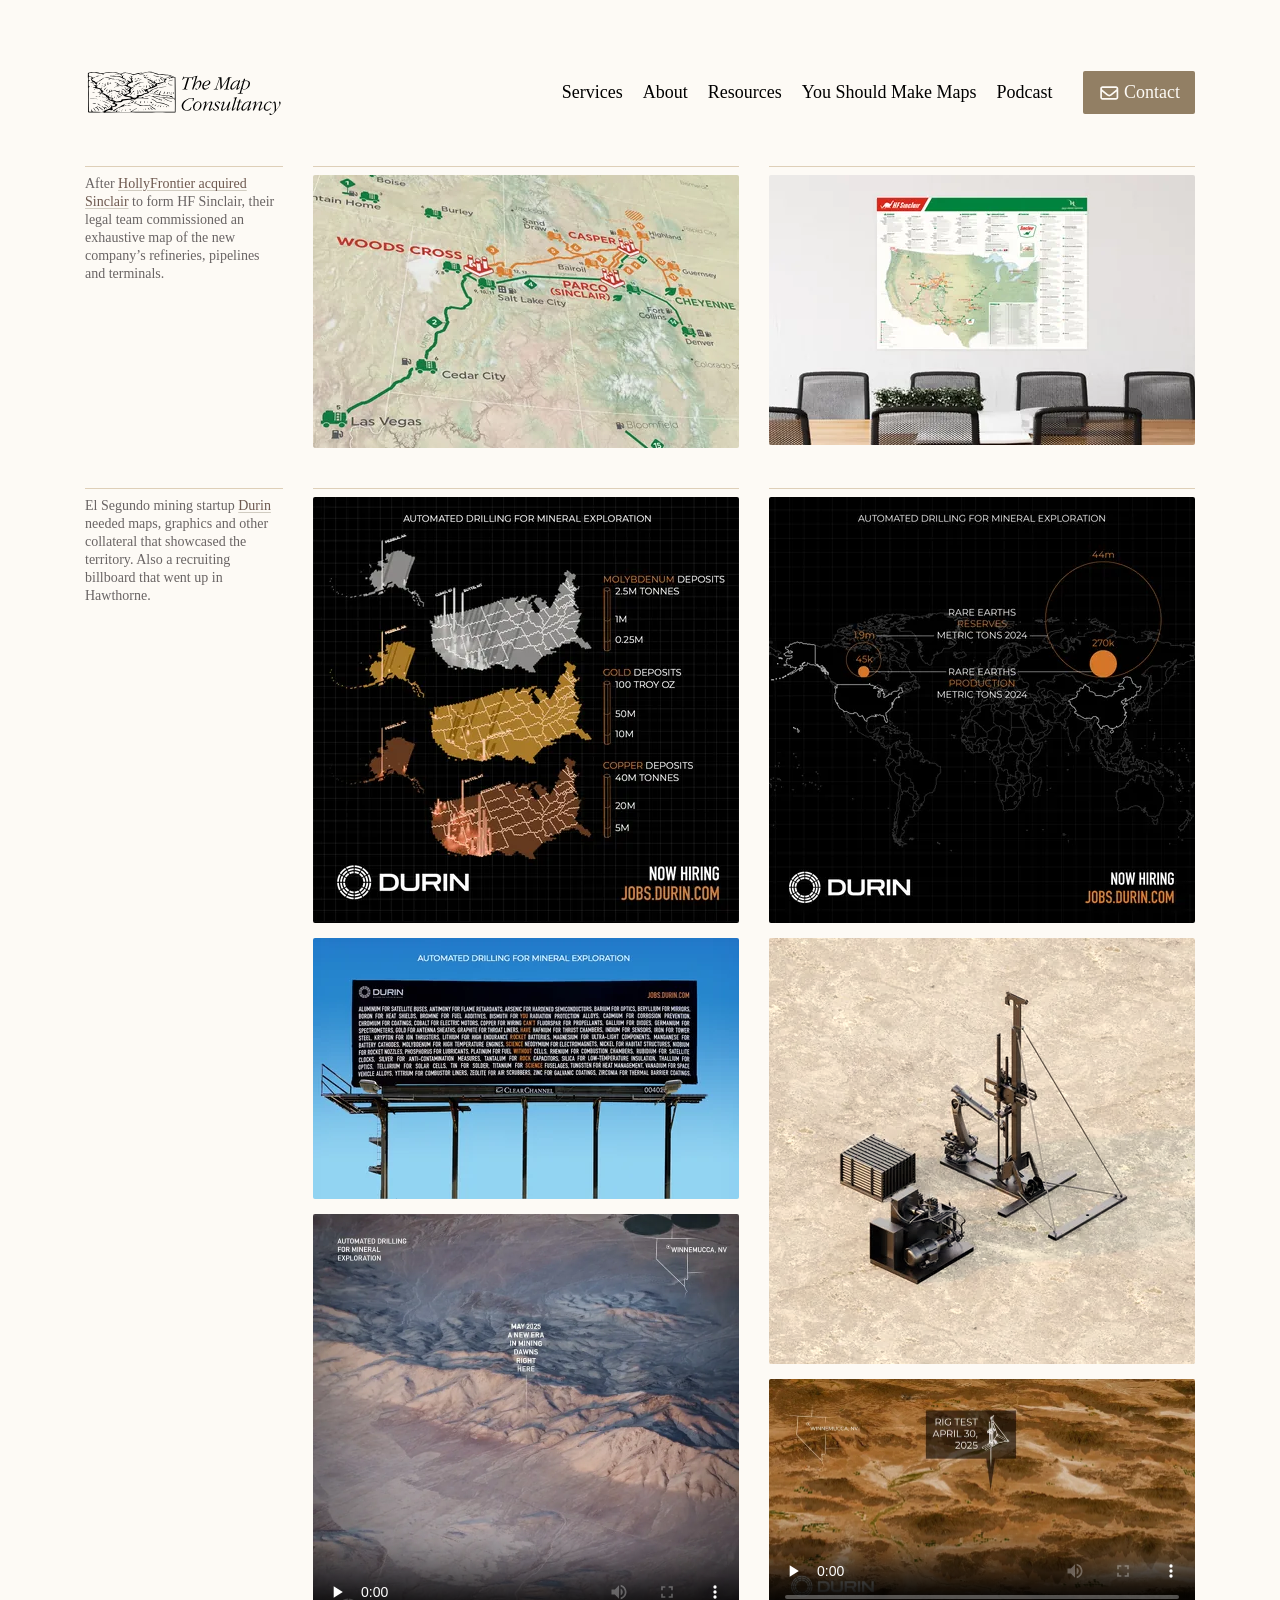
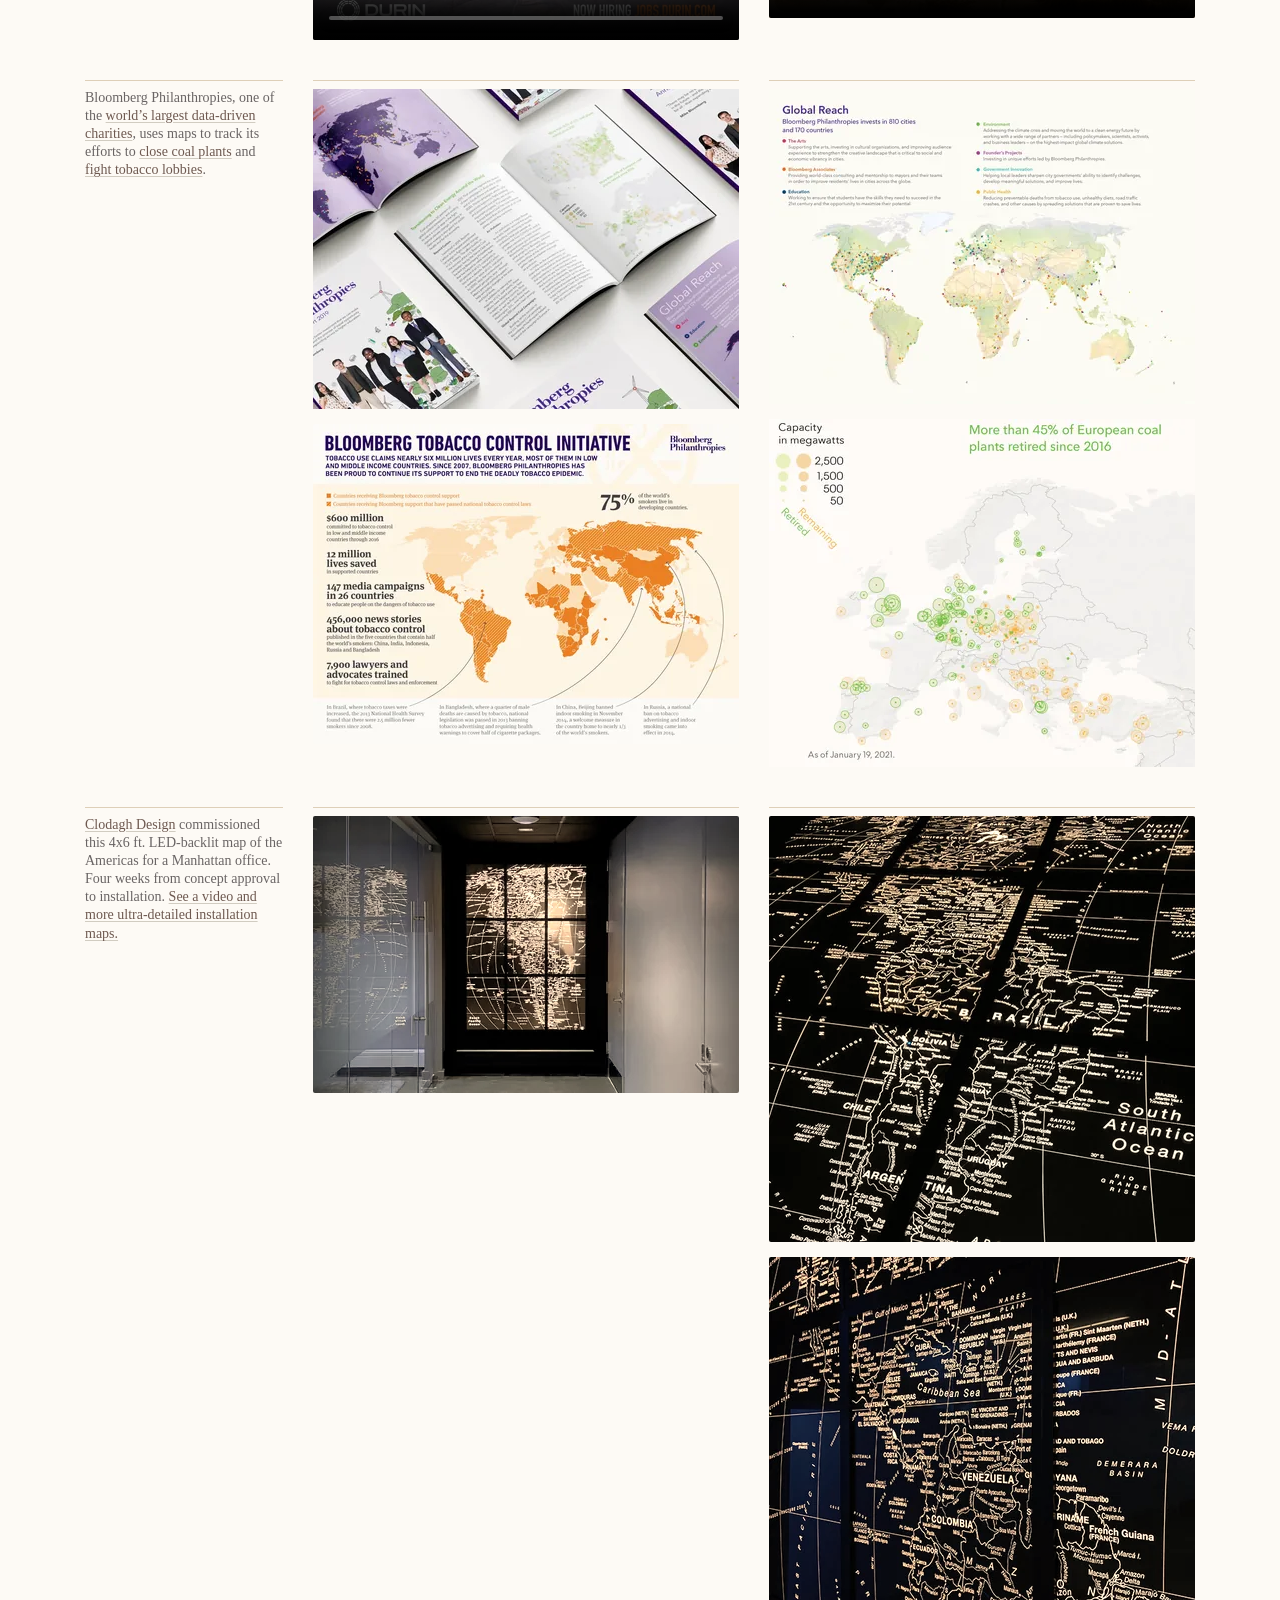
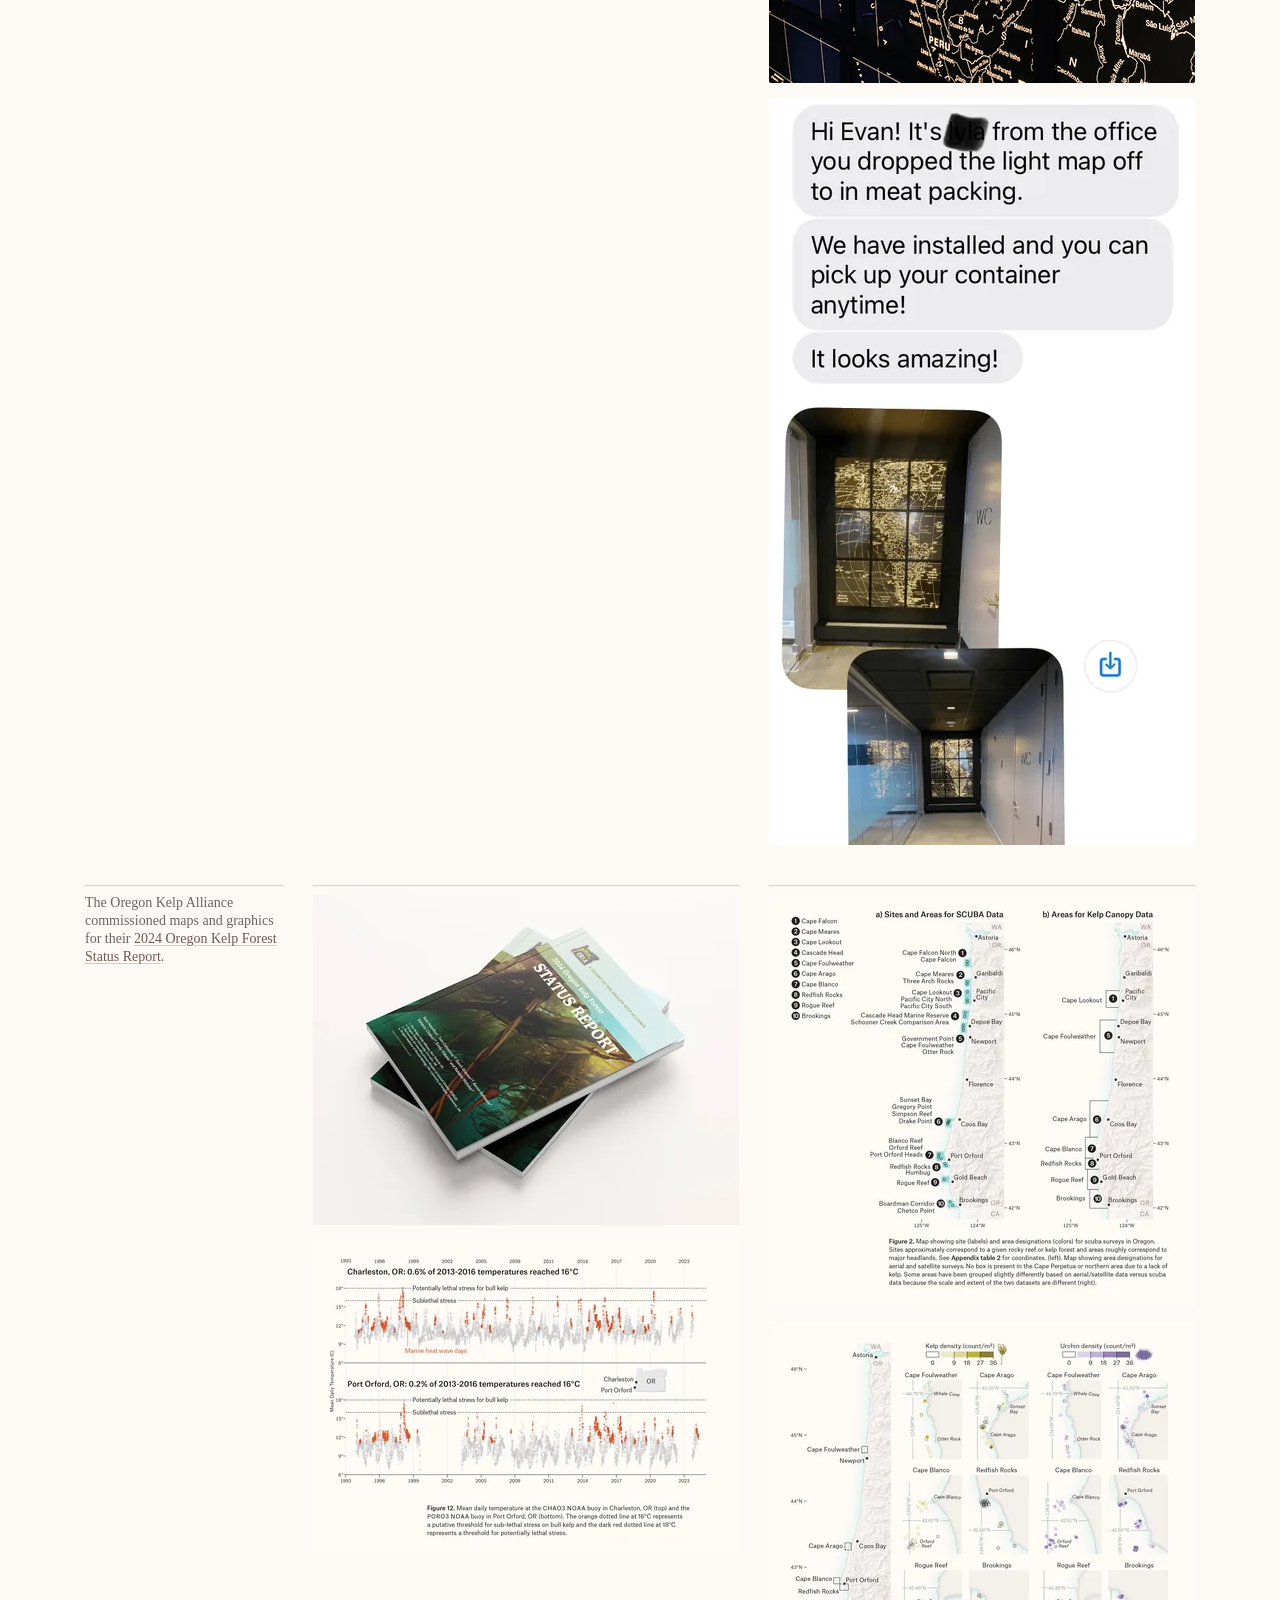
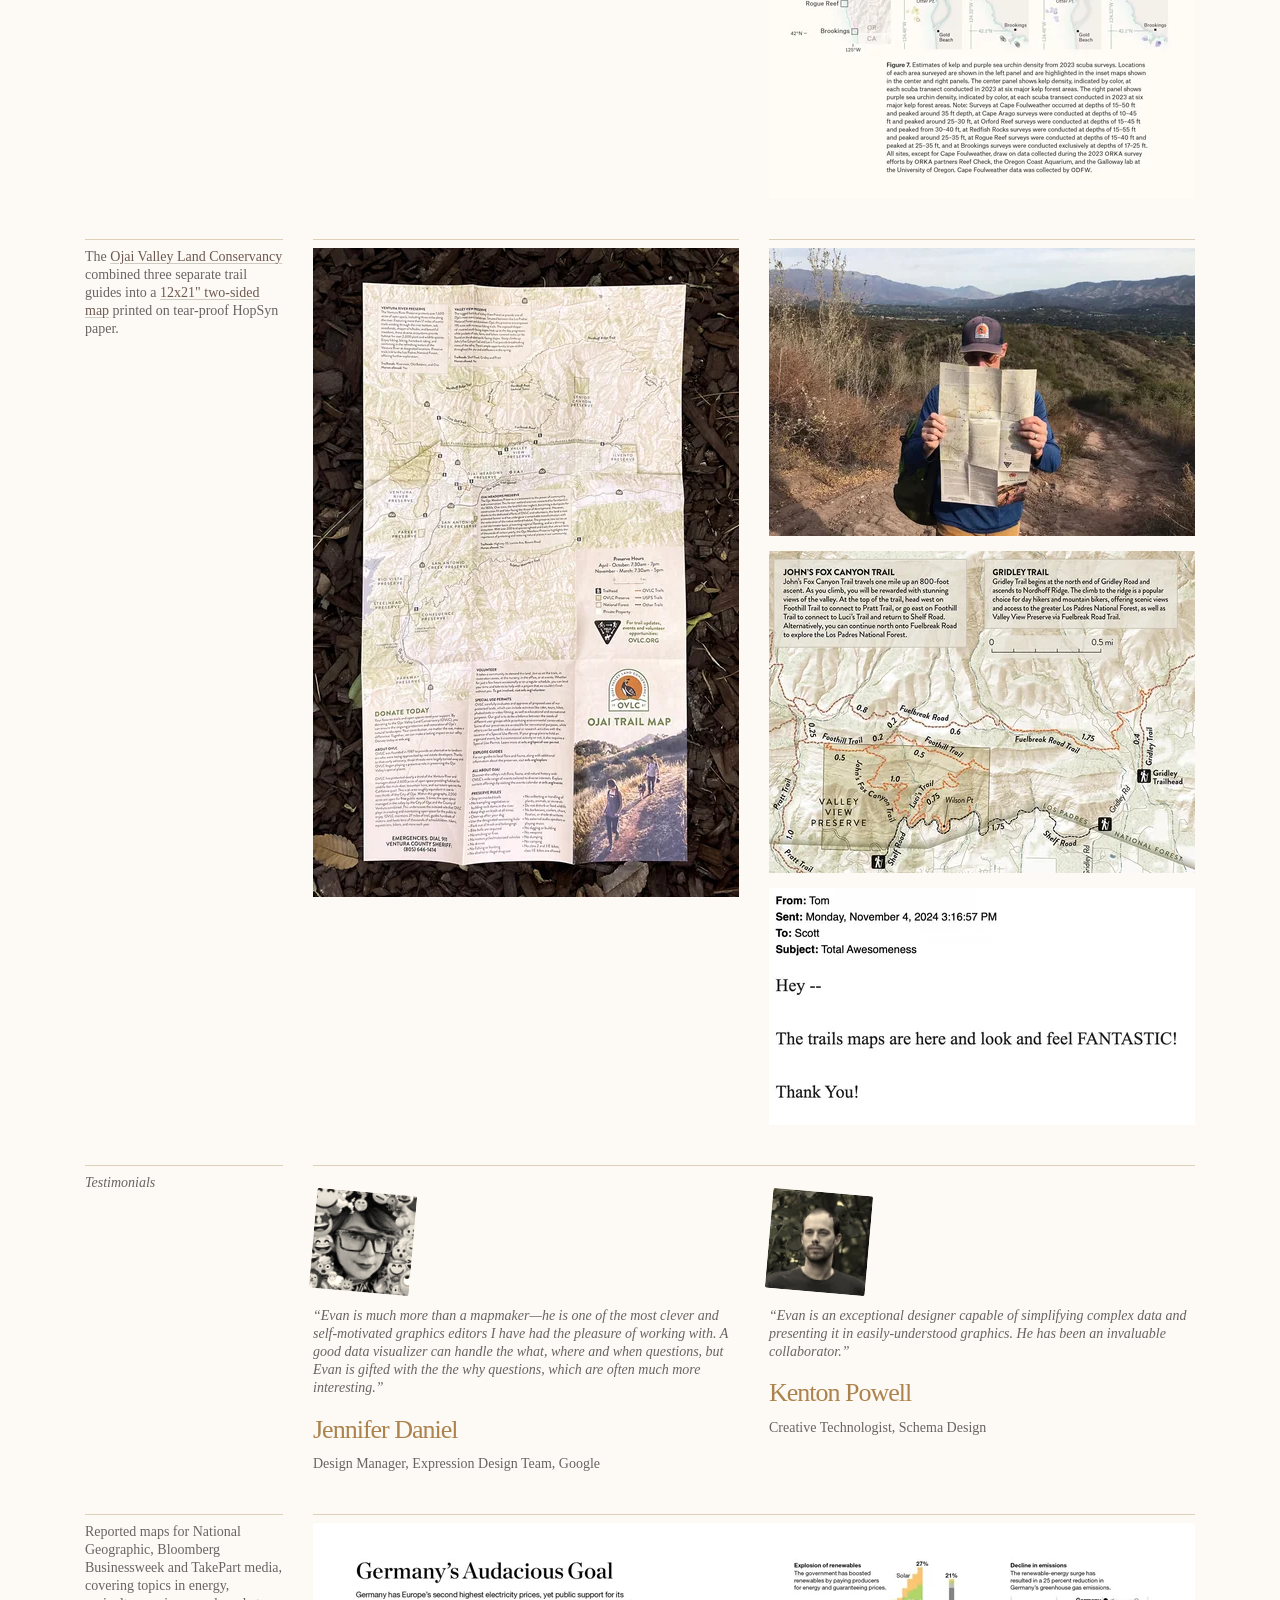
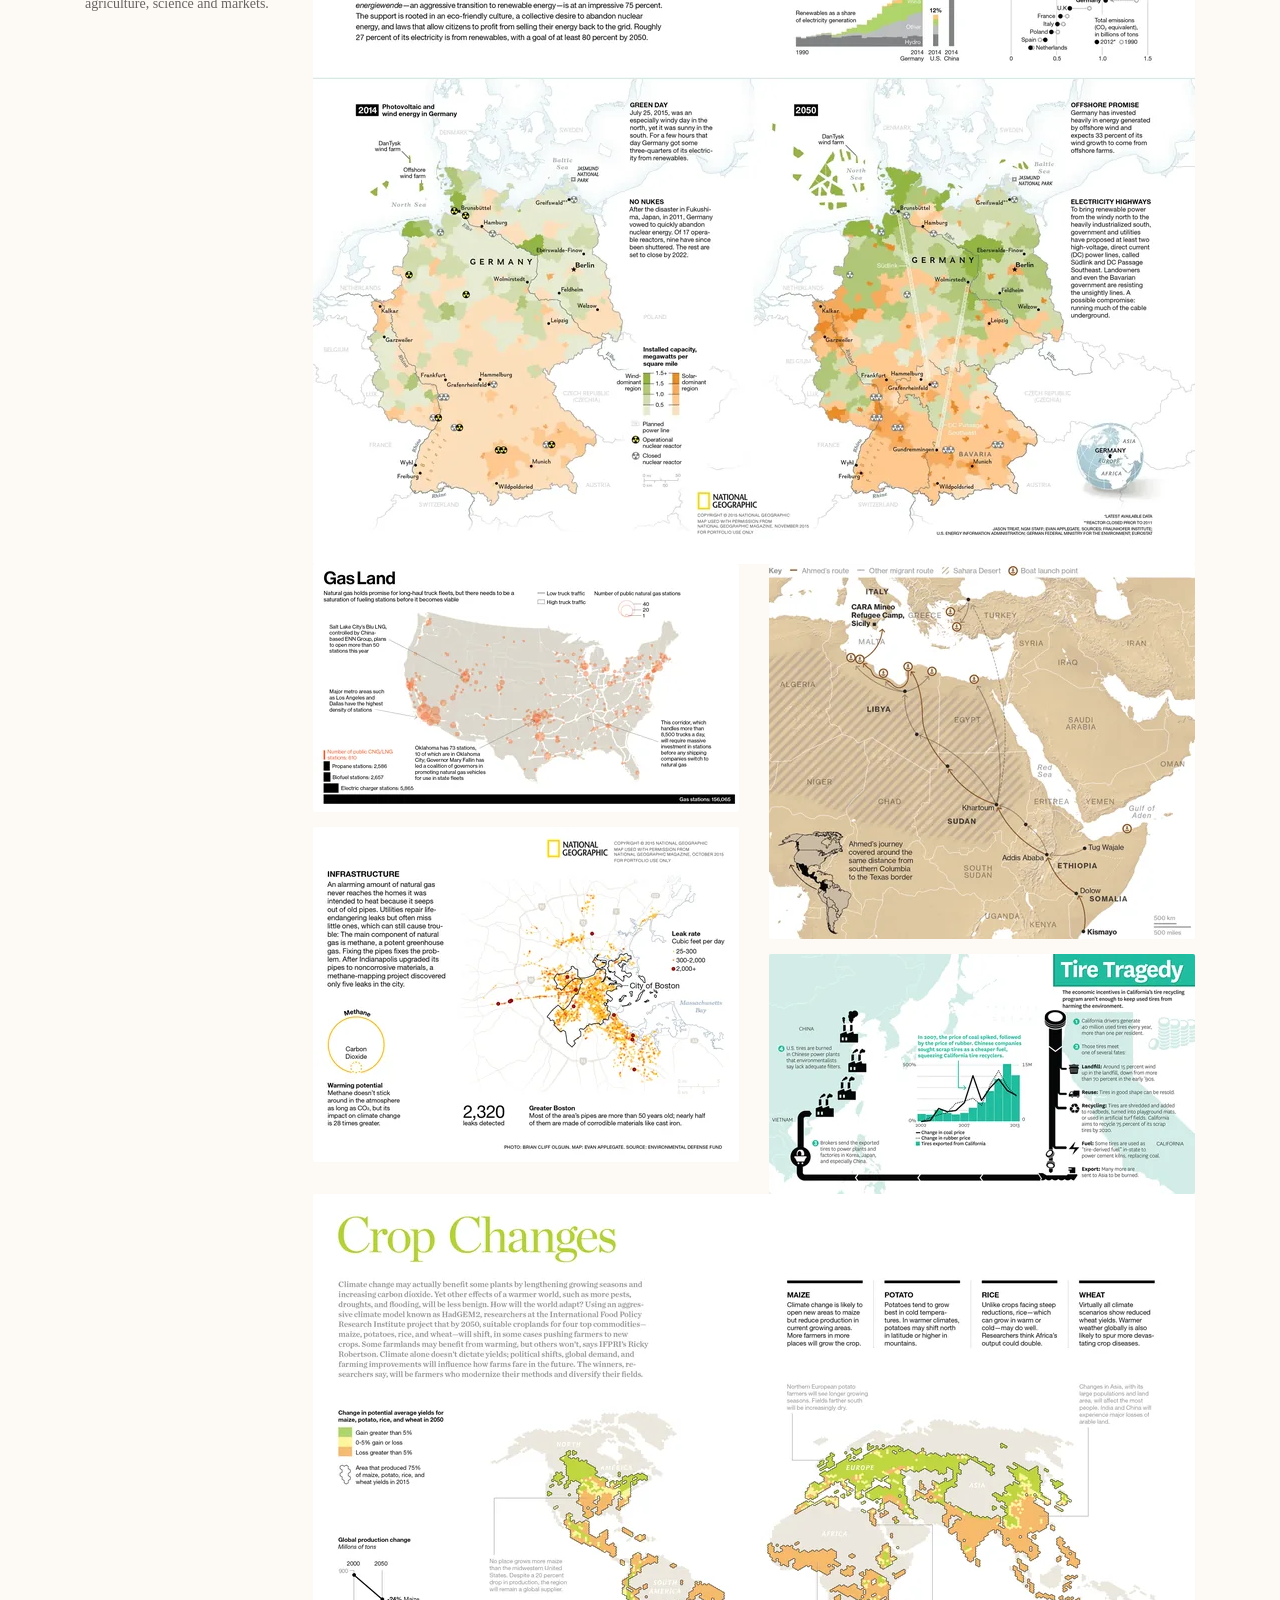
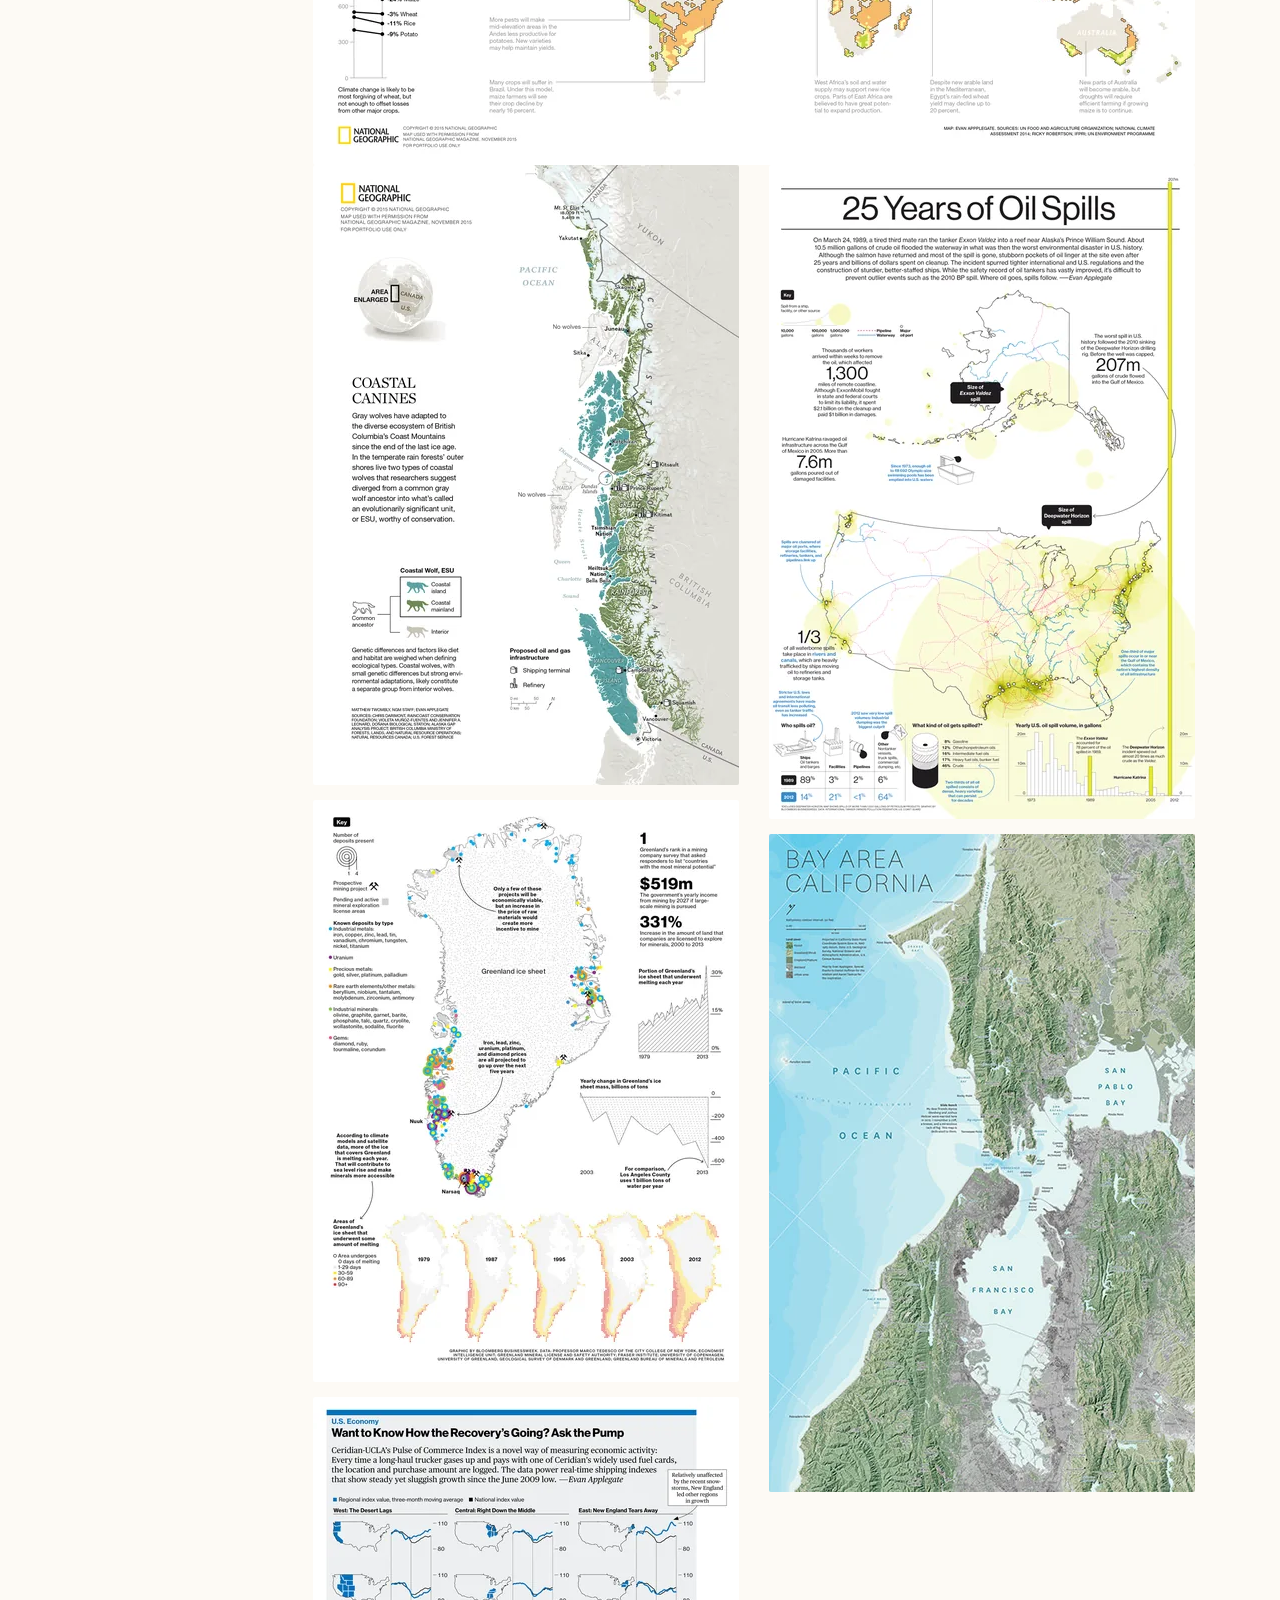
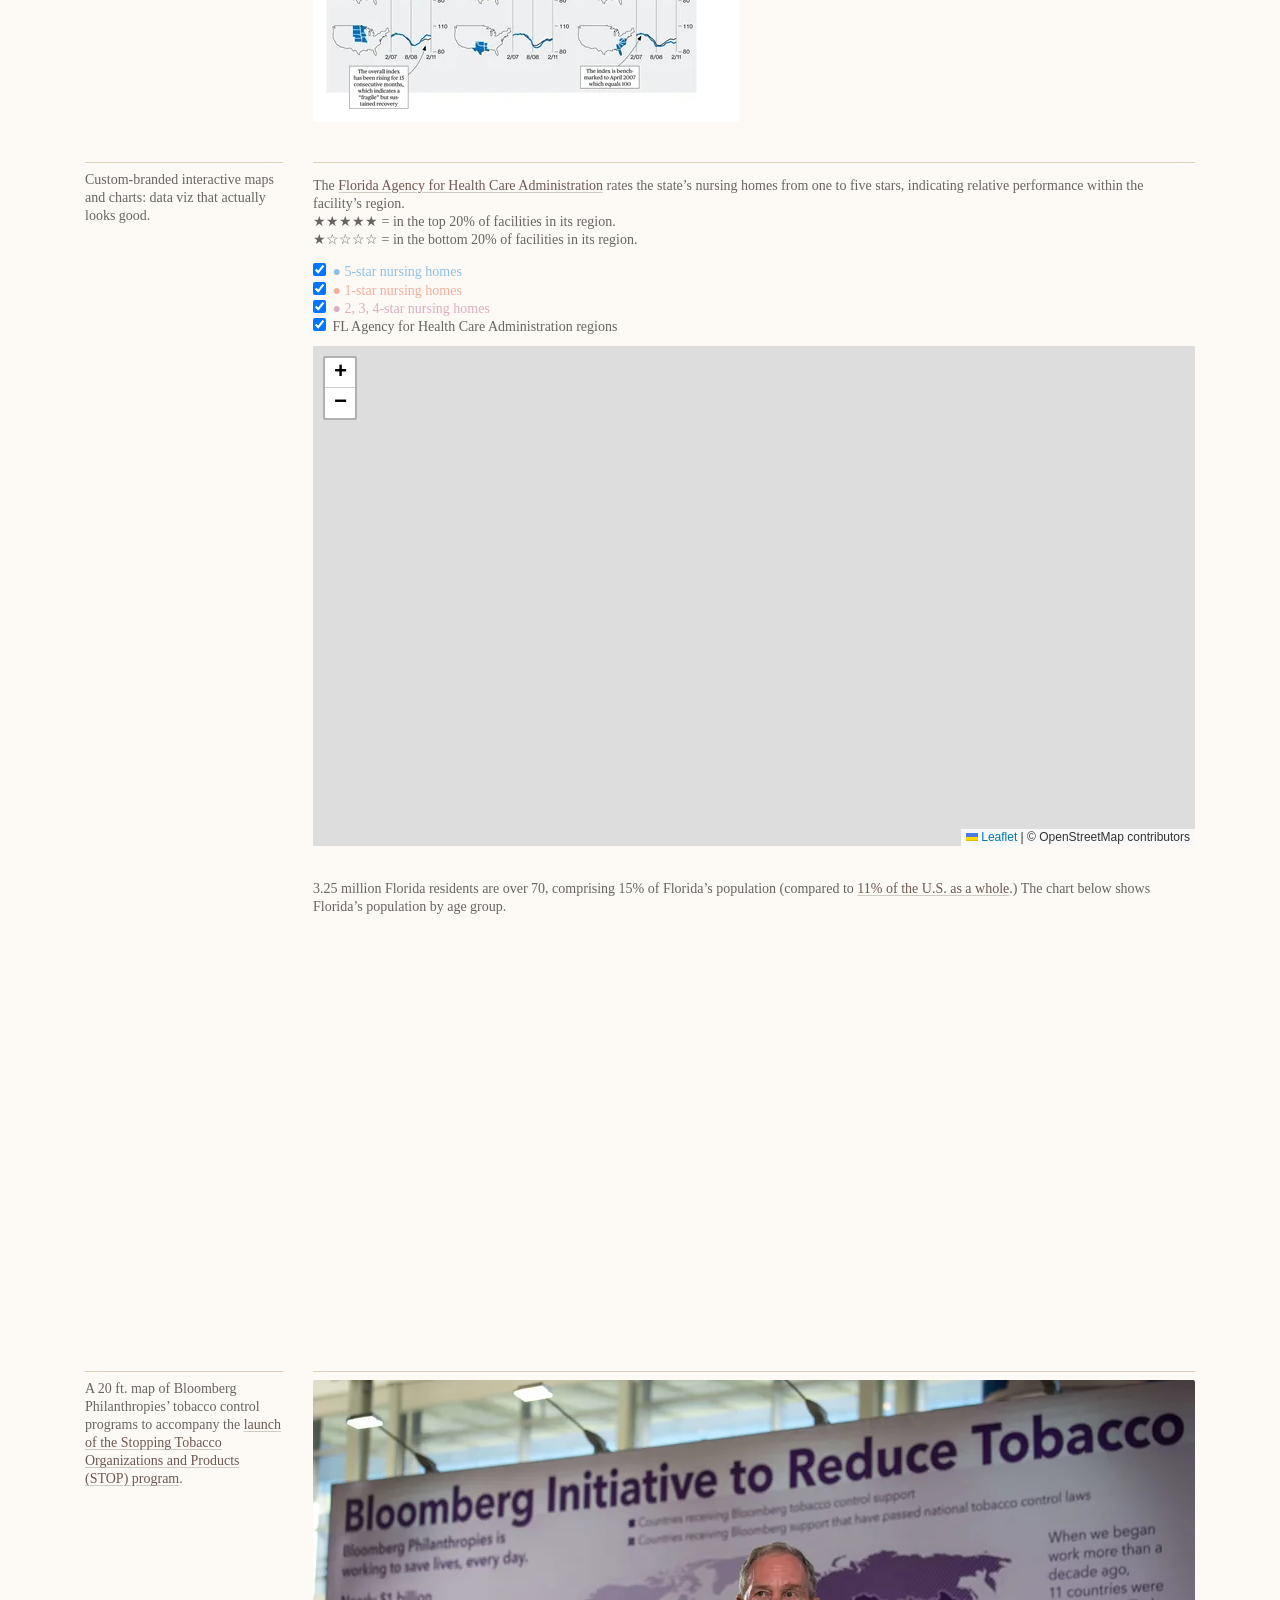
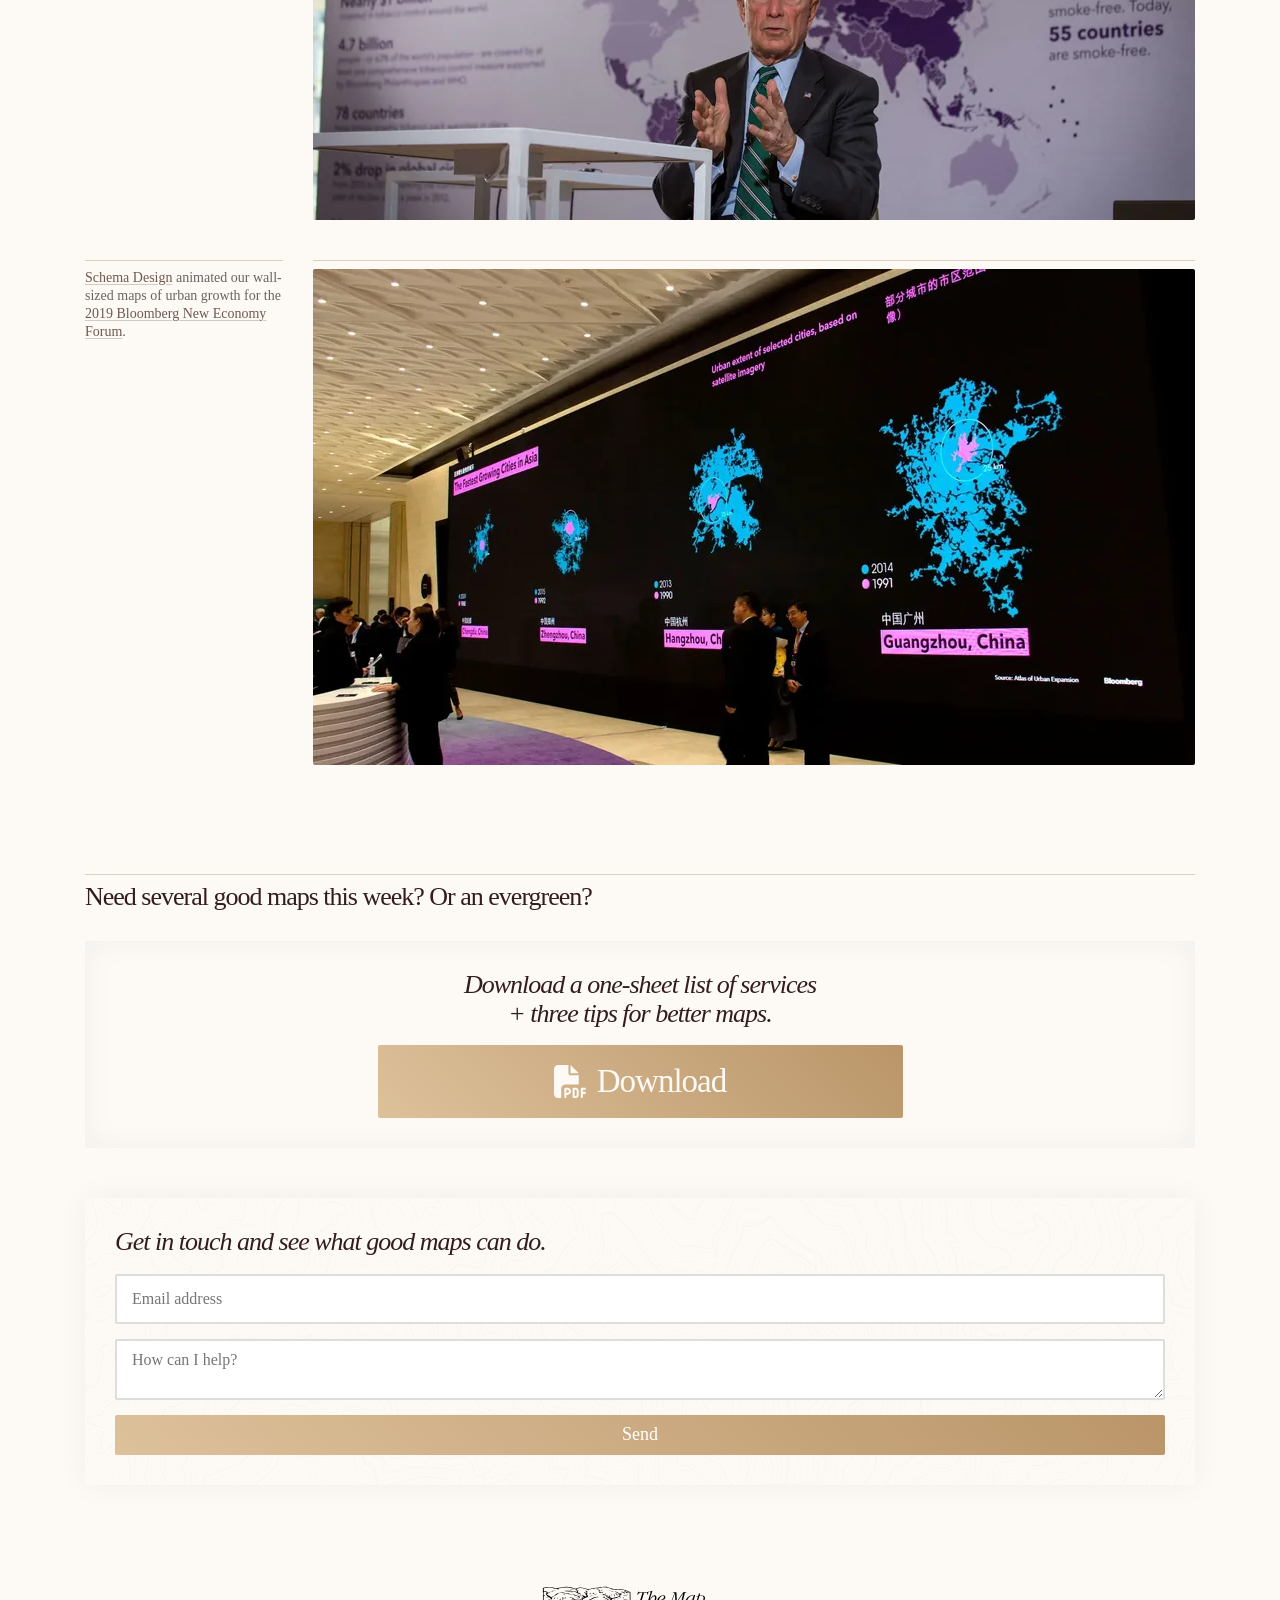
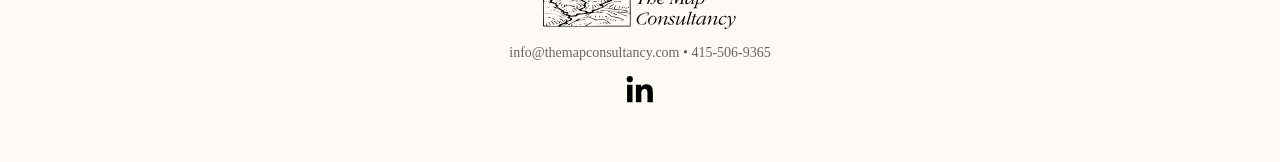
==== commit 7e72ccdd: "Forms refuse hotmail.com and mail.ru addresses Co-Authored-By: Claude Opus 5.5 <noreply@anthropic.co" ====
--- a/index.html
+++ b/index.html
@@ -119,7 +119,7 @@
   <div class="span-2">
     <hr>
     <a data-reveal="fade" href="https://vimeo.com/780971106" target="_blank"><img src="/assets/img/6x4-sa-map-n79tgght-360.webp" srcset="/assets/img/6x4-sa-map-n79tgght-360.webp 360w, /assets/img/6x4-sa-map-n79tgght-426.webp 426w, /assets/img/6x4-sa-map-n79tgght-720.webp 720w, /assets/img/6x4-sa-map-n79tgght-852.webp 852w" sizes="(min-width: 1140px) 426px, (min-width: 1024px) calc(40.0vw - 30px), calc(100vw - 30px)" width="852" height="554" alt="Interior map: 6x4 foot map of the Americas" class="tint-0-30" loading="lazy" decoding="async"></a>
-    <iframe src="https://player.vimeo.com/video/780979430?fs=1&amp;muted=0&amp;loop=1&amp;autoplay=0&amp;controls=1&amp;enablejsapi=1" title="Video" style="aspect-ratio: 426 / 701" loading="lazy" allow="autoplay; fullscreen; picture-in-picture" allowfullscreen></iframe>
+    <iframe data-src="https://player.vimeo.com/video/780979430?fs=1&amp;muted=0&amp;loop=1&amp;autoplay=0&amp;controls=1&amp;enablejsapi=1" title="Video" style="aspect-ratio: 426 / 701" loading="lazy" allow="autoplay; fullscreen; picture-in-picture" allowfullscreen></iframe>
   </div>
   <div class="span-2">
     <hr>
@@ -310,6 +310,13 @@
 <script>
   window.formspree = window.formspree || function () { (formspree.q = formspree.q || []).push(arguments); };
   formspree('initForm', { formElement: '.contact', formId: 'xljdqvqd', useDefaultStyles: false });
+  if (!window.fsBlocked) {  // addresses at these domains (or their subdomains) are refused before sending
+    window.fsBlocked = /@(?:[^@]*\.)?(?:hotmail\.com|mail\.ru)$/i;
+    document.addEventListener('input', function (e) {
+      var i = e.target;
+      if (i.type === 'email') i.setCustomValidity(fsBlocked.test(i.value.trim()) ? 'Please use a different email address.' : '');
+    });
+  }
 </script>
 </body>
 </html>
--- a/assets/site.css
+++ b/assets/site.css
@@ -12,7 +12,7 @@
   --link: #6e5950;
   --link-hover: #8c7a73;
   --underline: #d1ccc1;
-  --radius: 5px;
+  --radius: 2px; /* every corner: pictures, buttons, cards, form fields (as on physical.evanapplegate.com) */
   --gradient: linear-gradient(45deg, #ddc19b, #ba9569);
   --shadow: rgba(0, 34, 88, 0.05);
   /* spacing system (hand-tuned on the Dorik version, now the whole layout) */
@@ -617,7 +617,7 @@
   display: none;
   margin-top: 10px;
   padding: 10px 15px;
-  border-radius: 3px;
+  border-radius: var(--radius);
   background: #fff;
   text-align: center;
 }
@@ -750,6 +750,18 @@
 }
 
 /* ---------- interactive maps (loaded by site.js when near) ---------- */
+/* the maps' zoom buttons get the site's 2px corners too (Leaflet's own CSS loads later, hence .viz) */
+.viz .leaflet-bar {
+  border-radius: var(--radius);
+}
+.viz .leaflet-bar a:first-child {
+  border-top-left-radius: var(--radius);
+  border-top-right-radius: var(--radius);
+}
+.viz .leaflet-bar a:last-child {
+  border-bottom-left-radius: var(--radius);
+  border-bottom-right-radius: var(--radius);
+}
 #checkboxes1 {
   padding-bottom: 10px;
 }
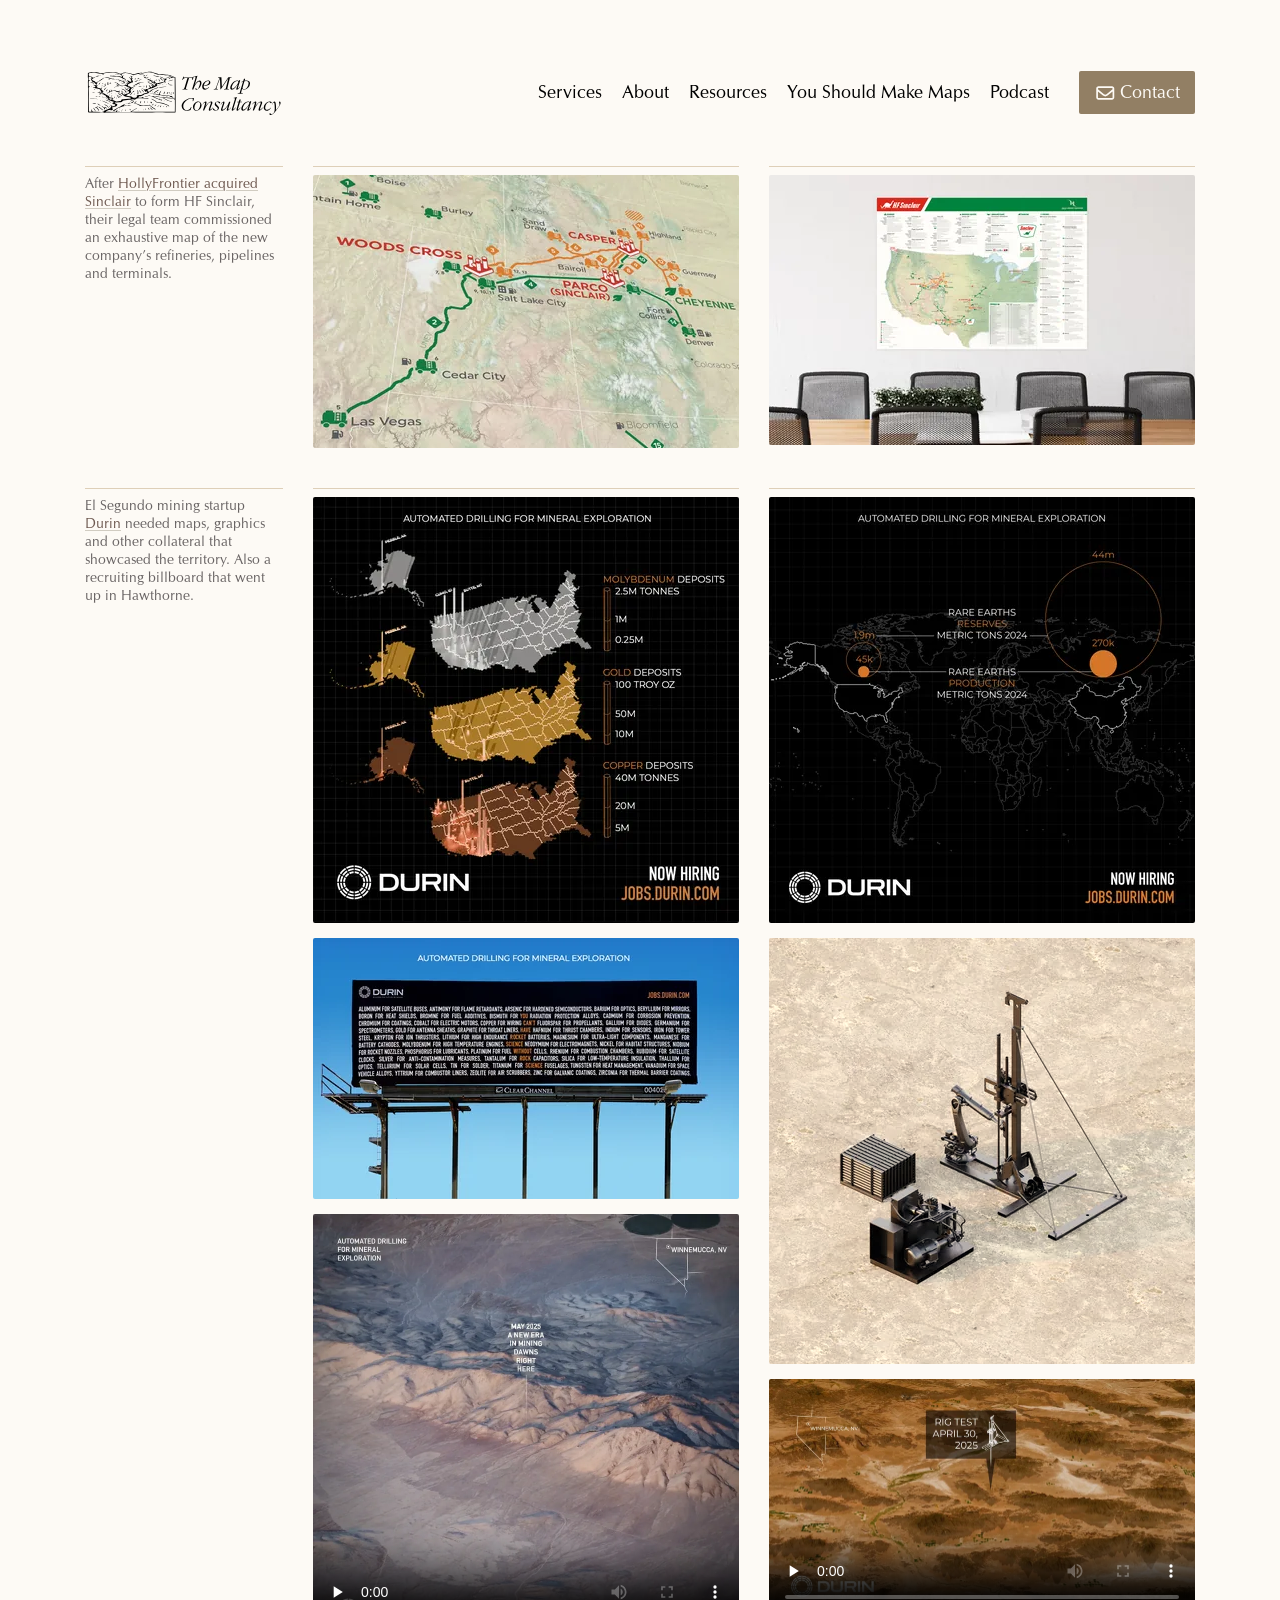
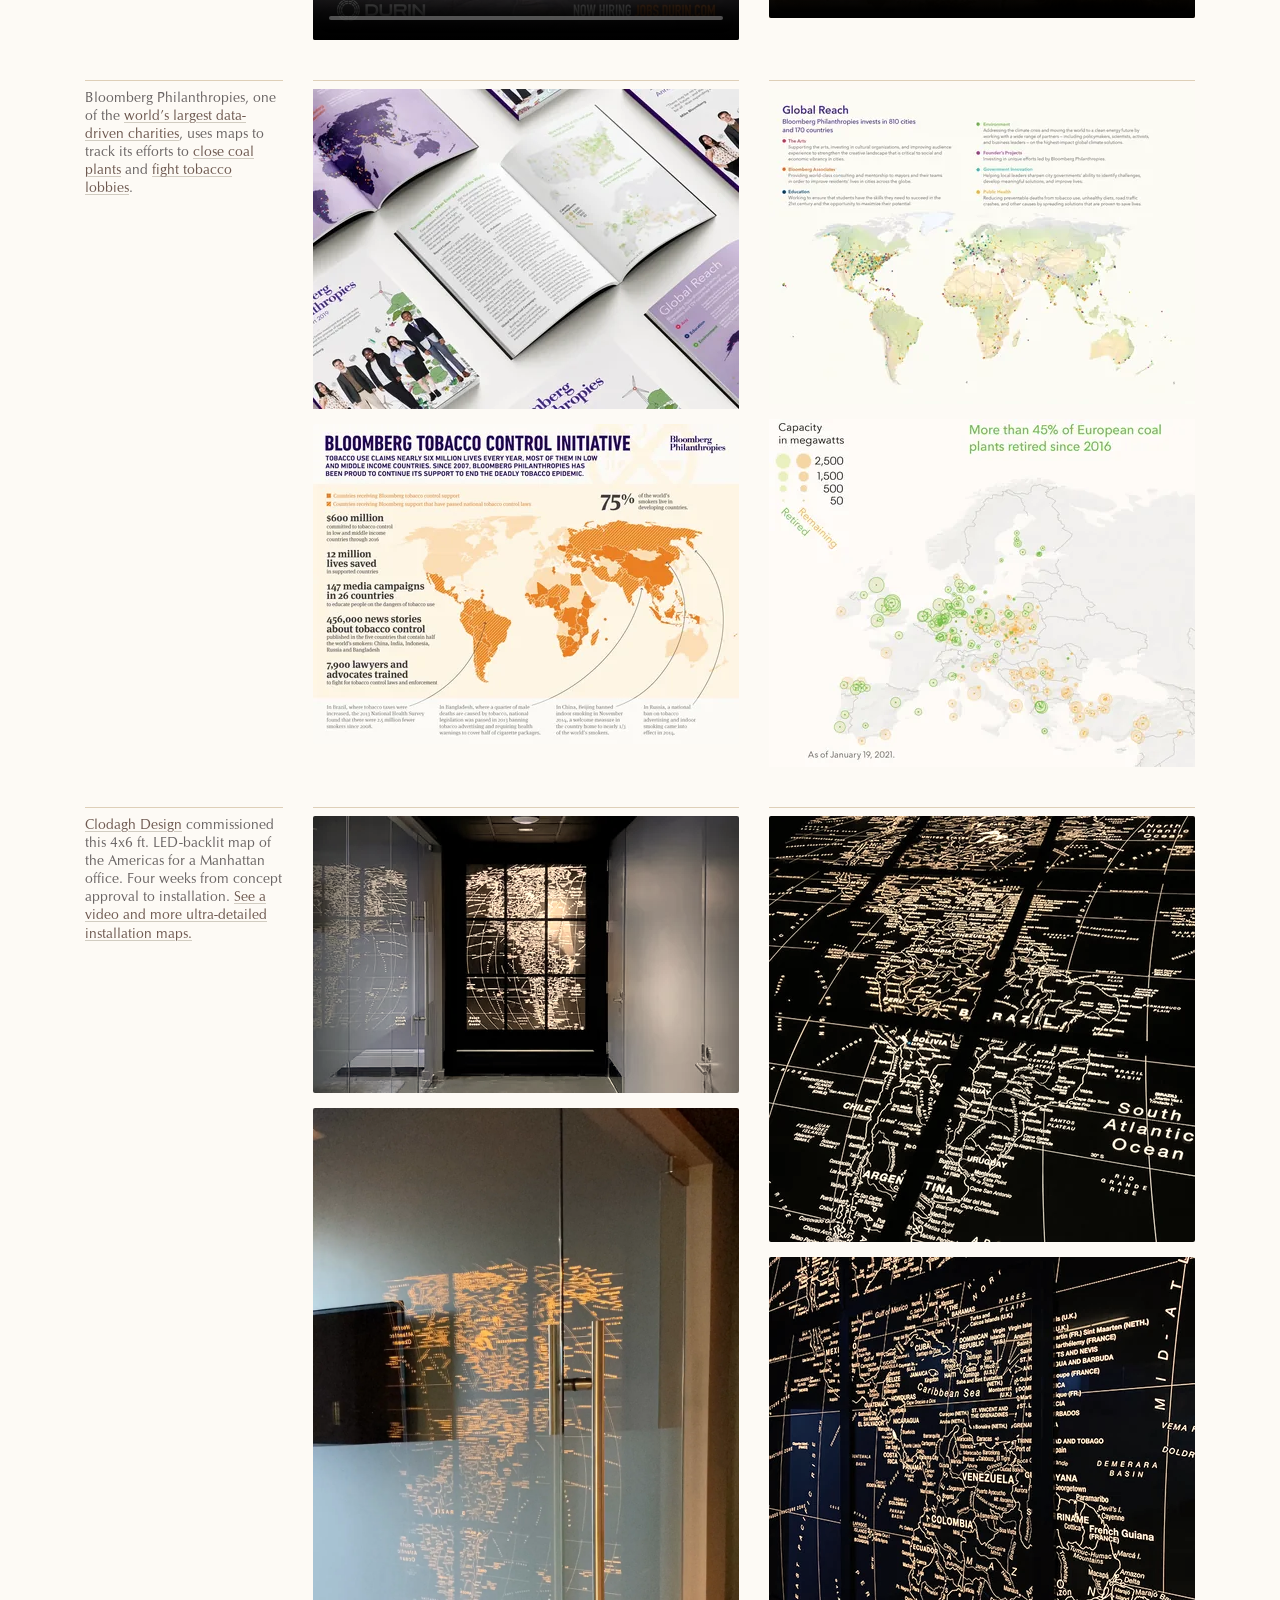
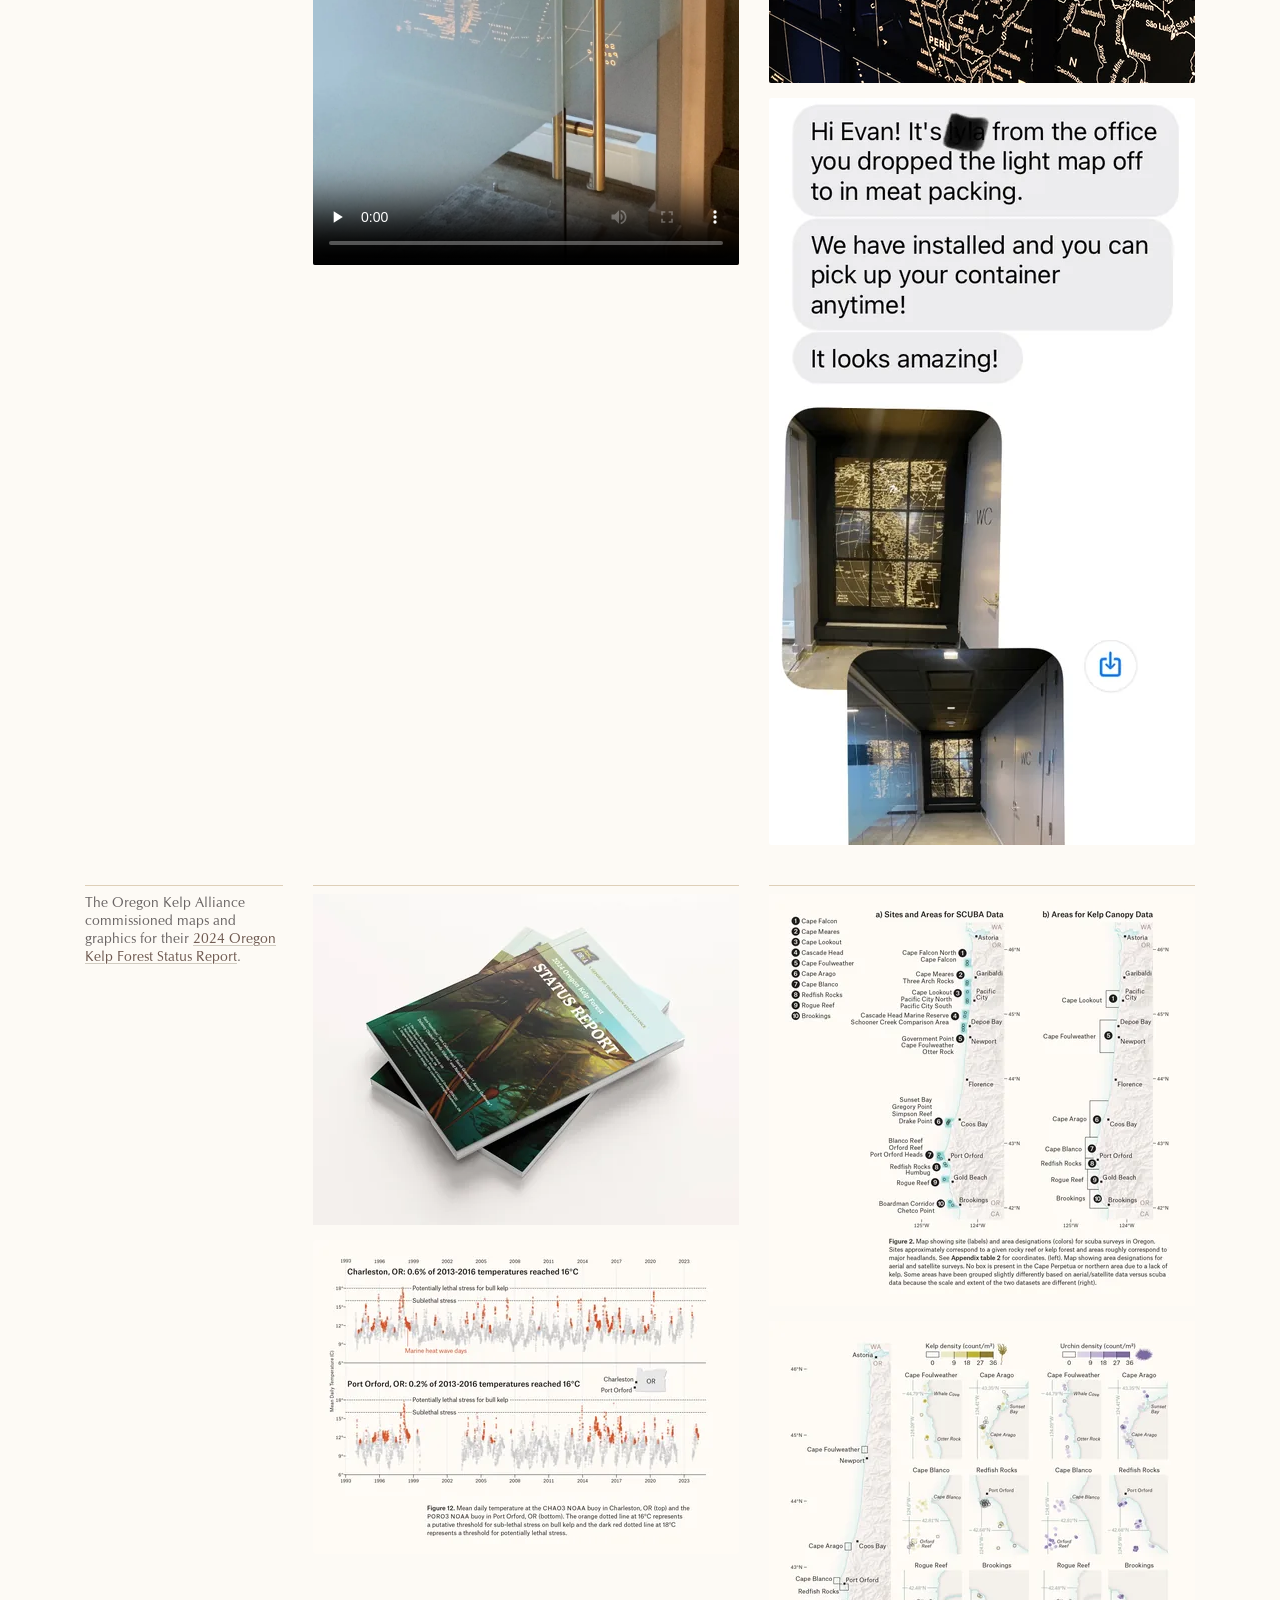
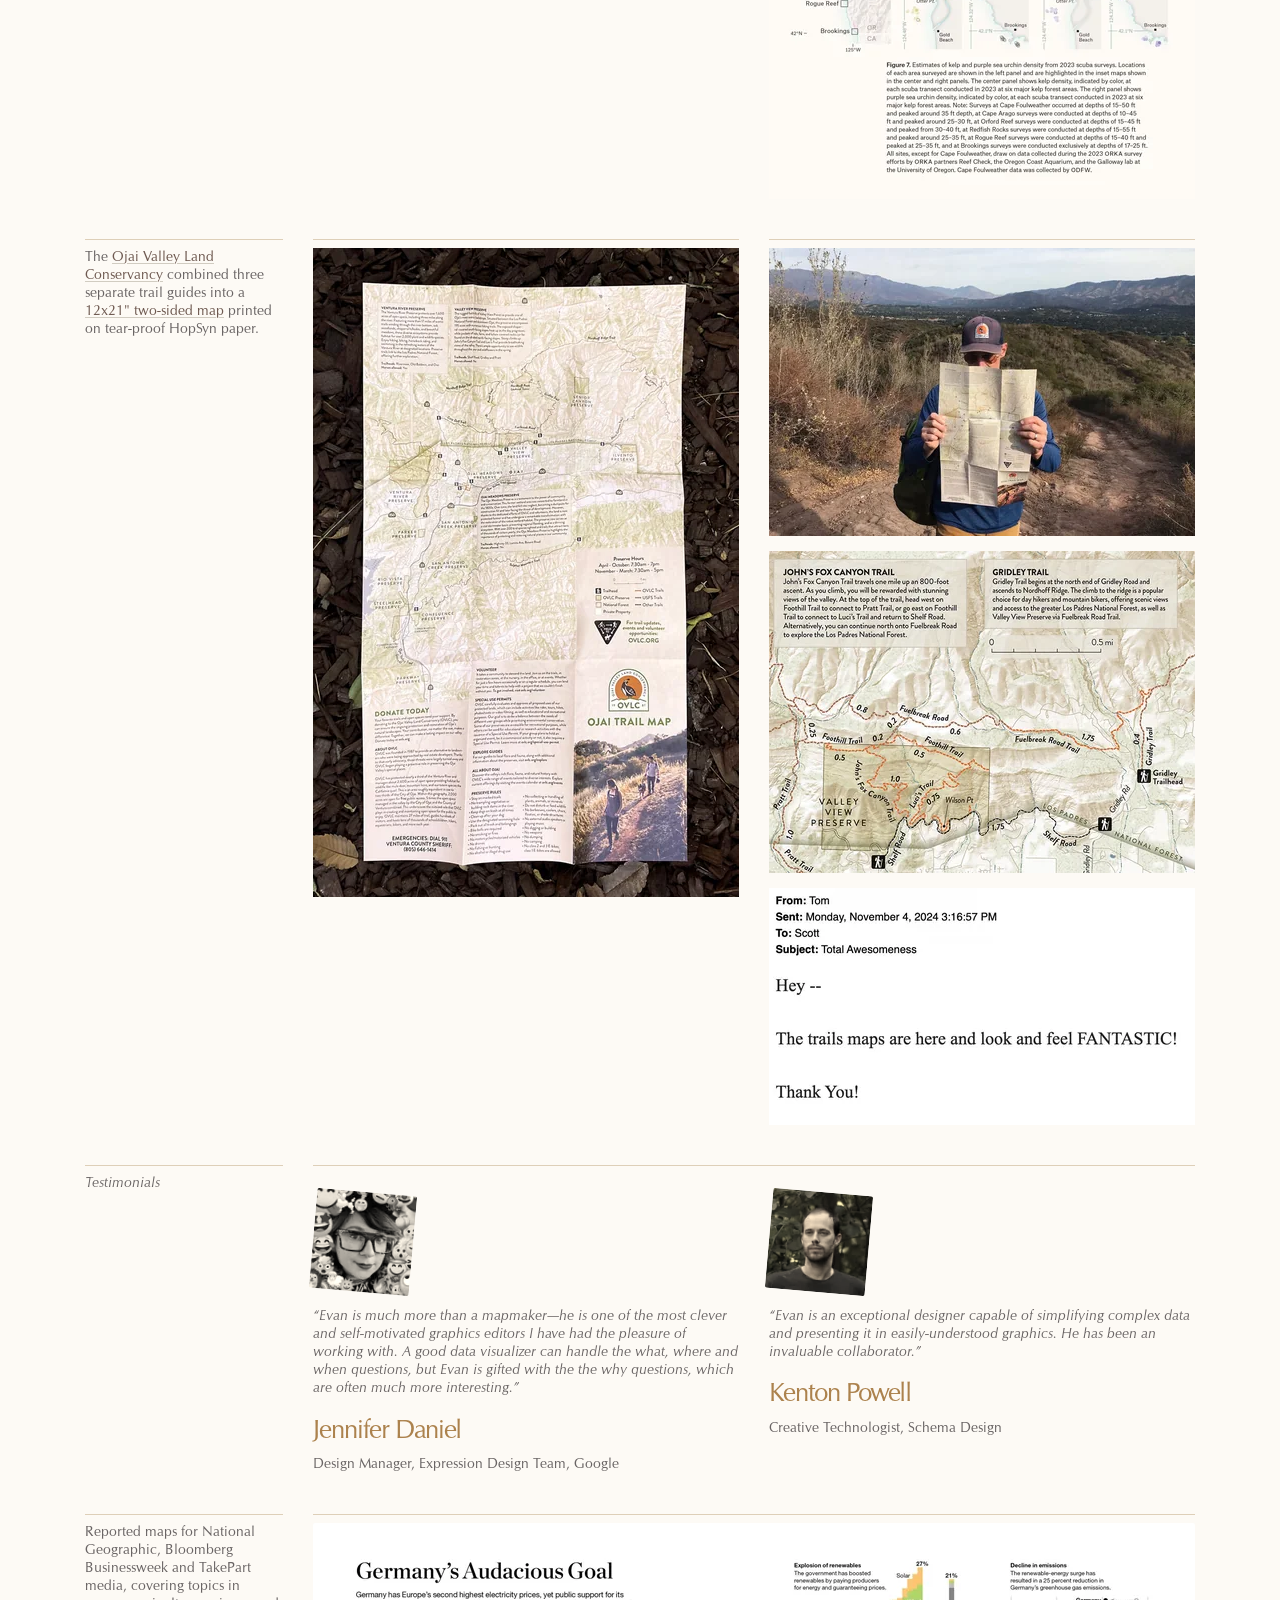
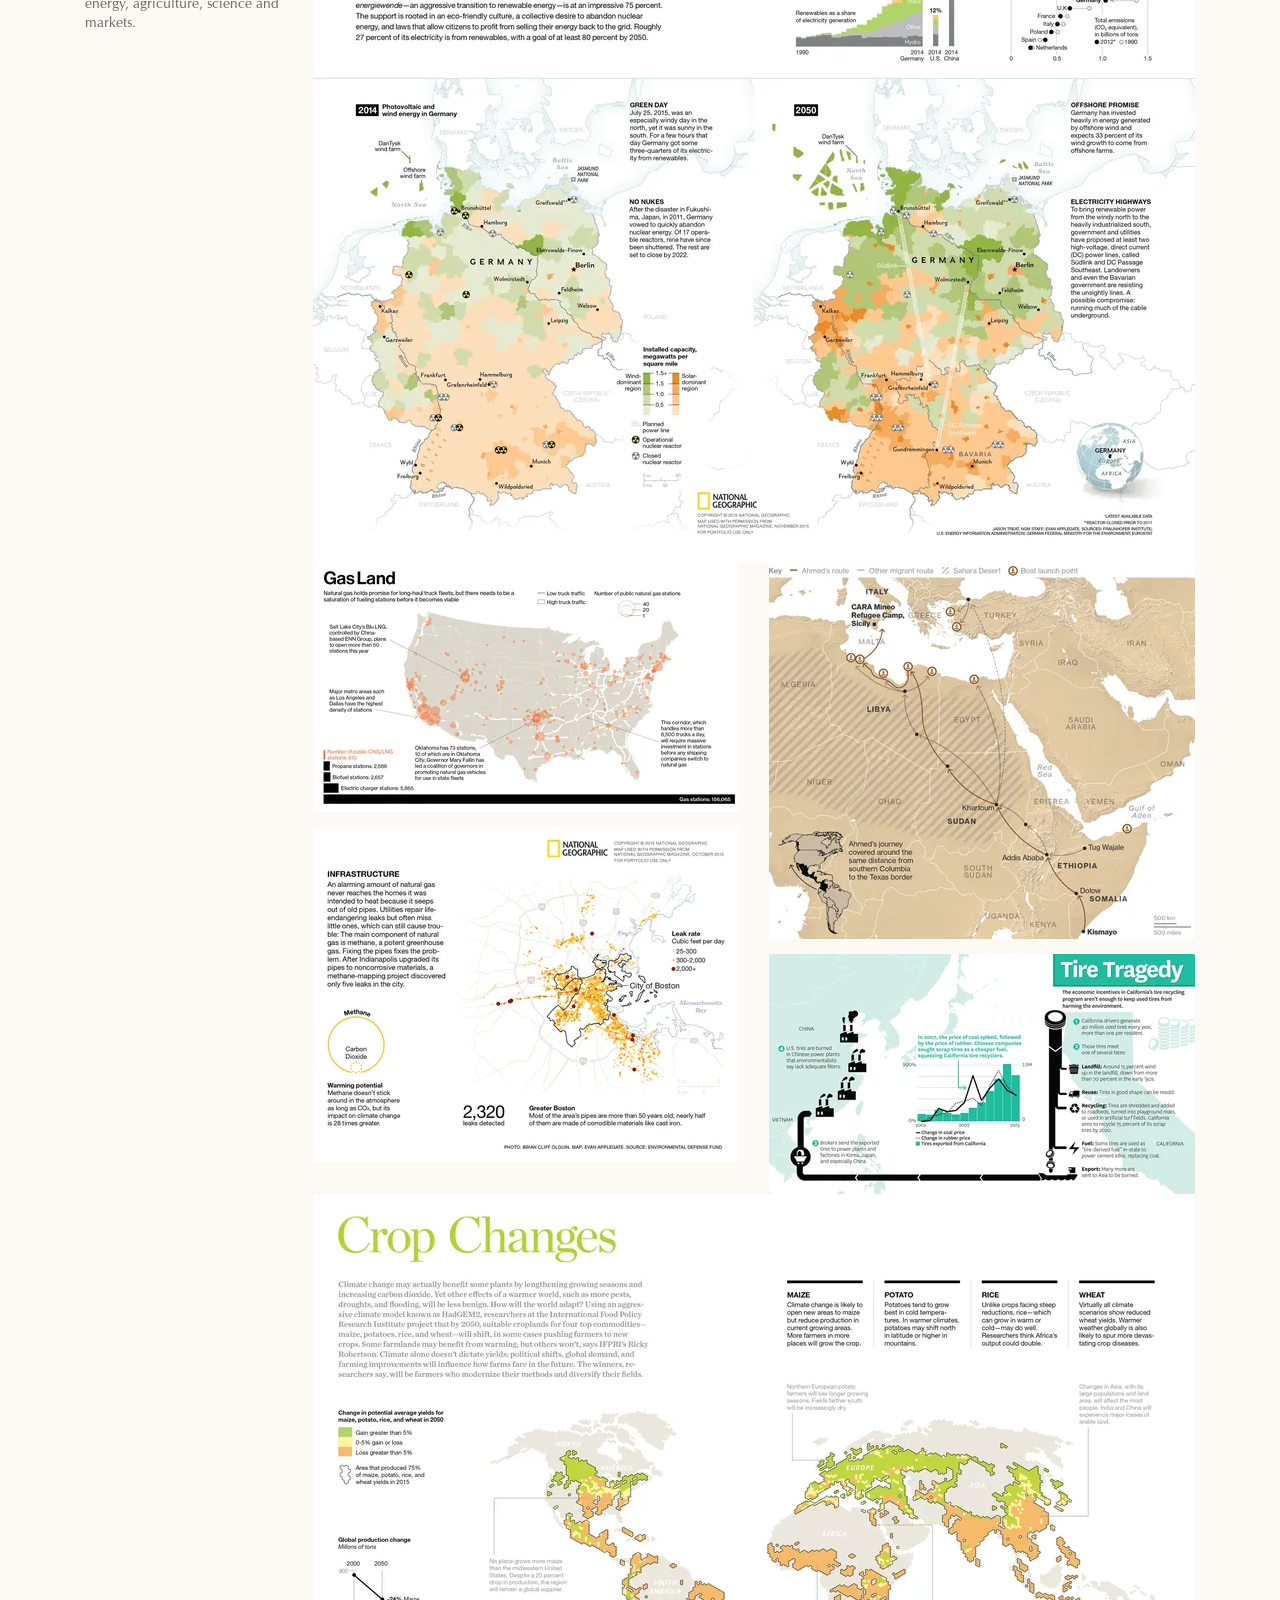
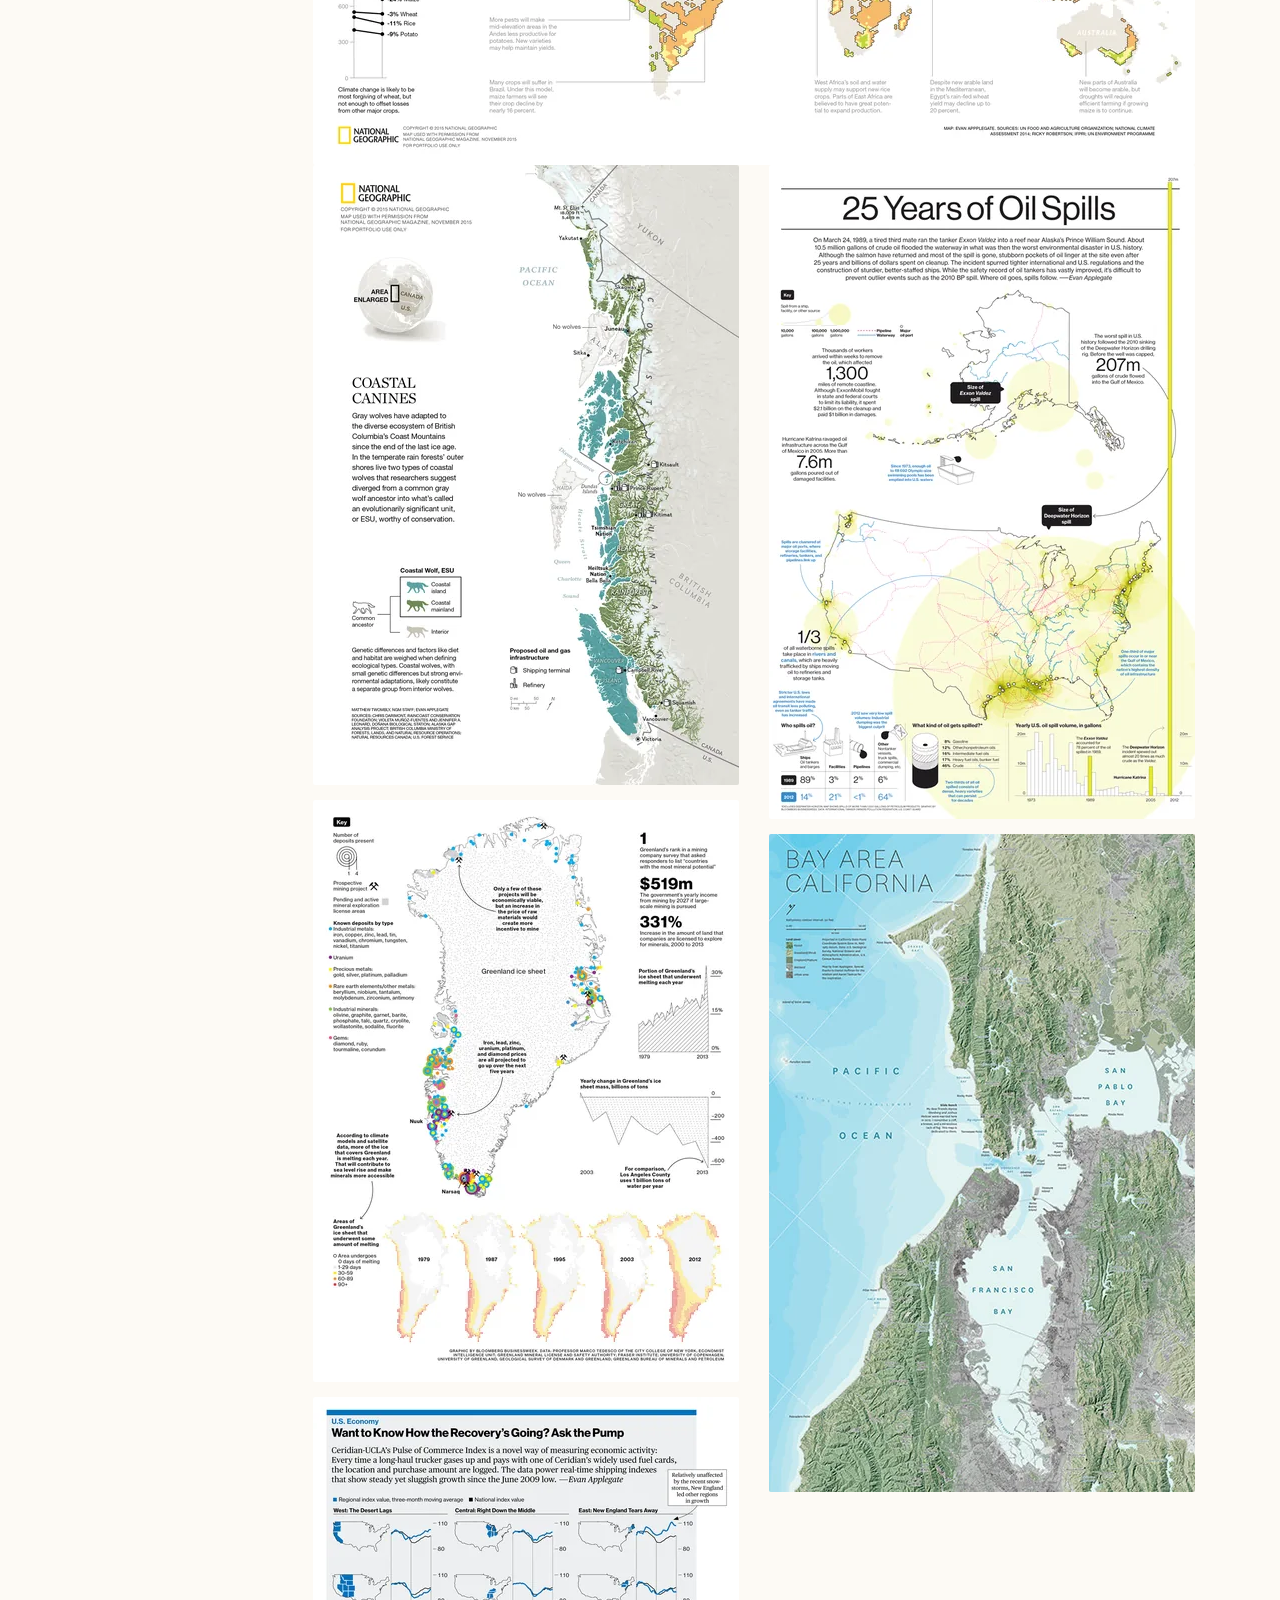
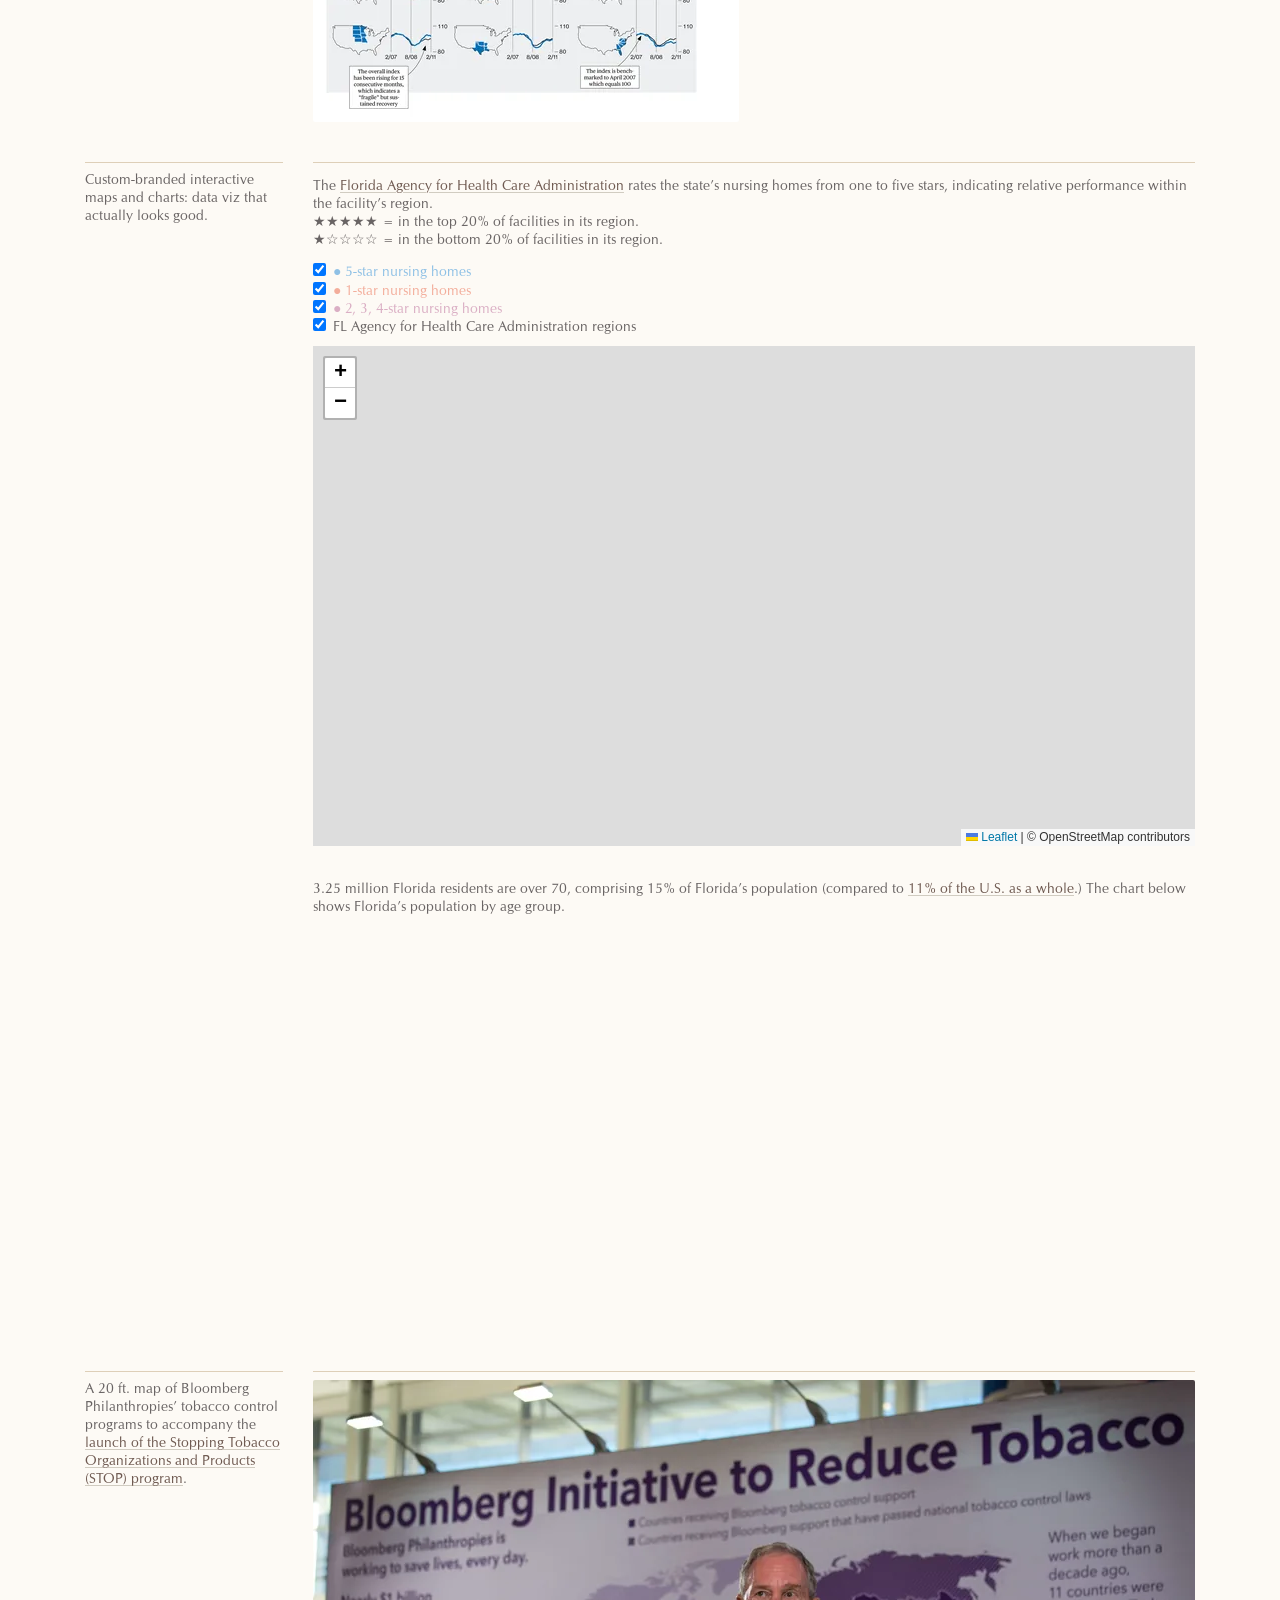
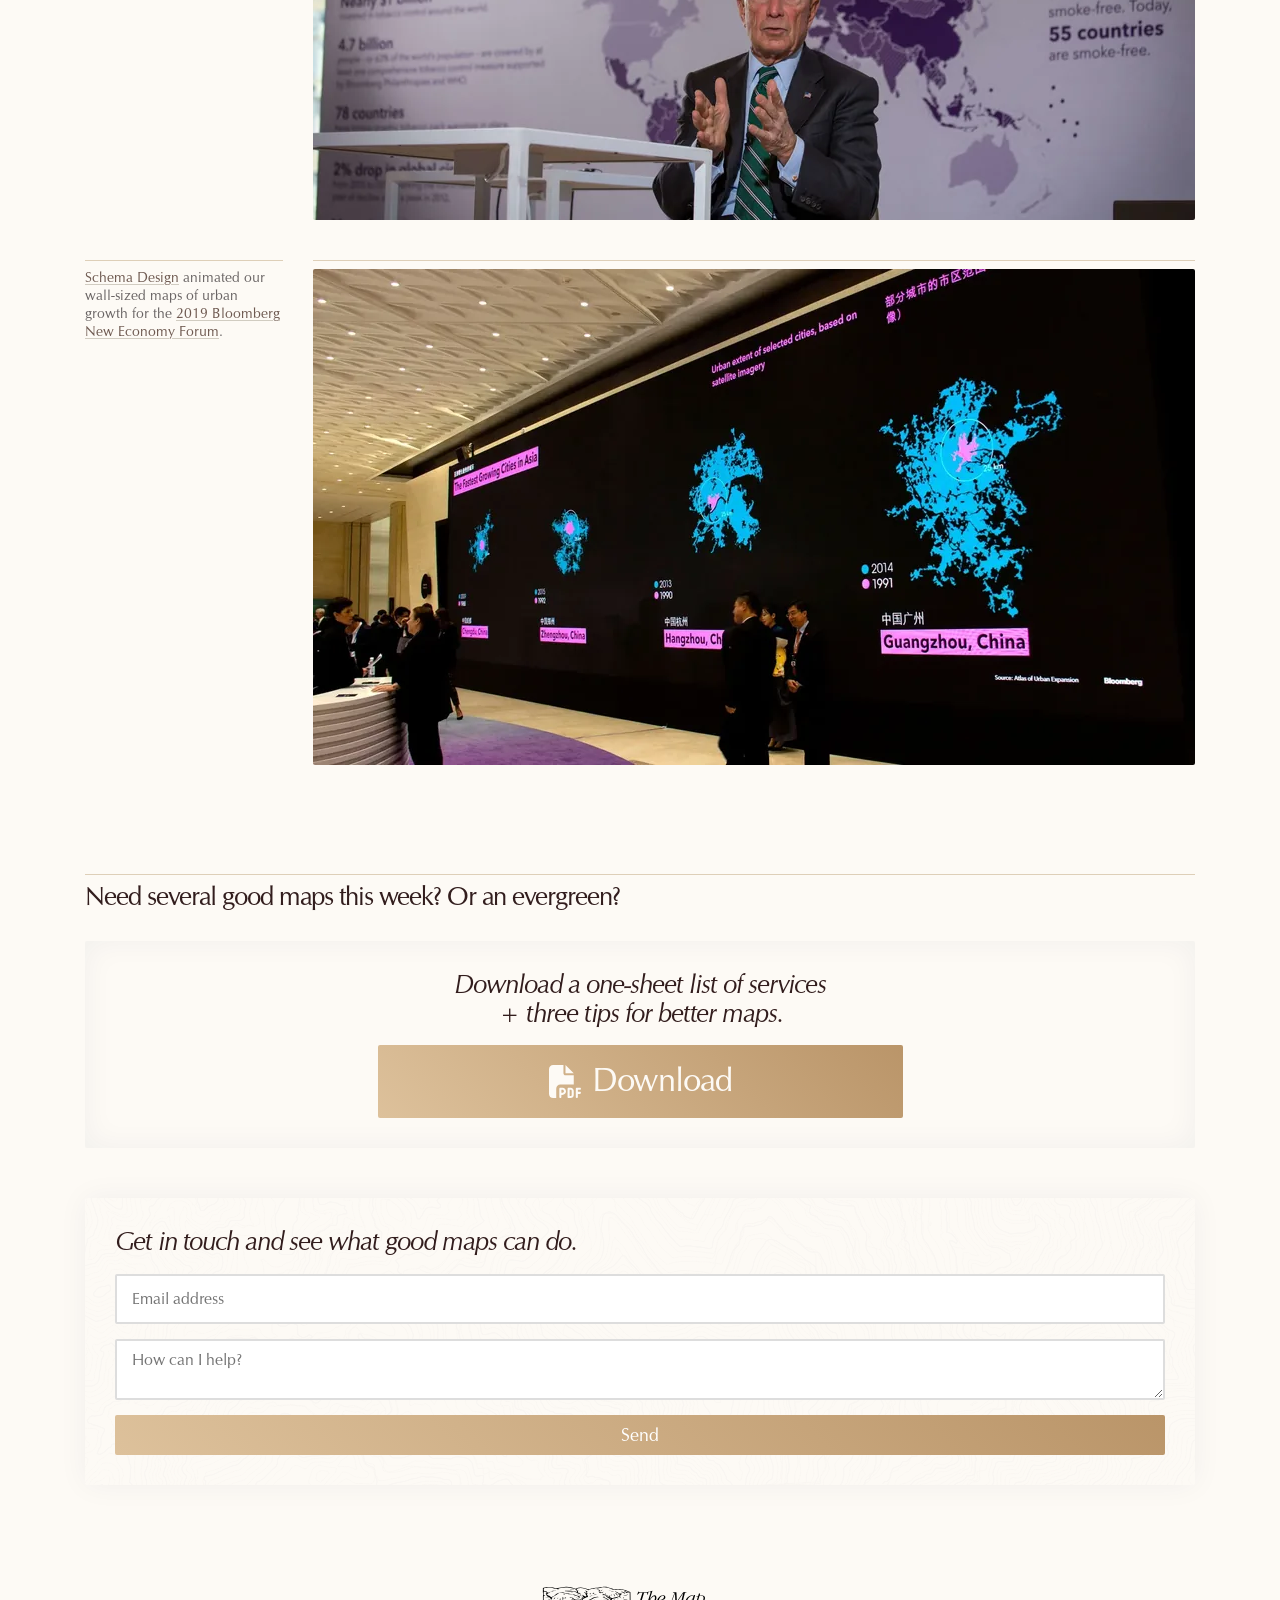
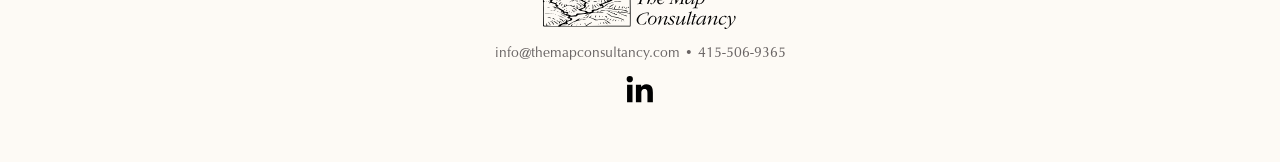
==== commit 84349261: "Replace Vimeo player and link with the original video files Co-Authored-By: Claude Opus 5.5 <noreply" ====
--- a/index.html
+++ b/index.html
@@ -24,7 +24,7 @@
   <meta name="author" content="Evan Applegate">
   <link rel="alternate" type="text/markdown" title="llms.txt" href="/llms.txt">
   <script type="application/ld+json">{"@context":"https://schema.org","@graph":[{"@type":"Person","@id":"https://evanapplegate.com/#person","name":"Evan Applegate","jobTitle":"Cartographer","url":"https://evanapplegate.com/"},{"@type":"ProfessionalService","@id":"https://themapconsultancy.com/#org","name":"The Map Consultancy","url":"https://themapconsultancy.com/","logo":"https://themapconsultancy.com/assets/img/the_map_consultancy_logo_vmp2dwdu.svg","email":"info@themapconsultancy.com","telephone":"+1-415-506-9365","description":"The Map Consultancy is cartographer Evan Applegate's studio. It makes data-driven maps at all scales for organizations: interactive maps, custom map design, data visualization and infographics, geospatial analysis, map style guides and training, and data services. Clients include National Geographic, Bloomberg Businessweek, Bloomberg Philanthropies, Prologis and HF Sinclair.","founder":{"@id":"https://evanapplegate.com/#person"},"knowsAbout":["Cartography","Interactive maps","GIS","Data visualization","Infographics"],"sameAs":["https://www.linkedin.com/company/the-map-consultancy/"]},{"@type":"WebSite","@id":"https://themapconsultancy.com/#website","url":"https://themapconsultancy.com/","name":"The Map Consultancy","description":"The Map Consultancy is cartographer Evan Applegate's studio. It makes data-driven maps at all scales for organizations: interactive maps, custom map design, data visualization and infographics, geospatial analysis, map style guides and training, and data services. Clients include National Geographic, Bloomberg Businessweek, Bloomberg Philanthropies, Prologis and HF Sinclair.","publisher":{"@id":"https://themapconsultancy.com/#org"}},{"@type":"WebPage","@id":"https://themapconsultancy.com/#page","url":"https://themapconsultancy.com/","name":"The Map Consultancy | Effective, beautiful maps for organizations","description":"Cartographer Evan Applegate's studio makes data-driven maps for reports, decks, websites and walls: interactive maps, custom cartography, infographics and geospatial analysis.","isPartOf":{"@id":"https://themapconsultancy.com/#website"},"inLanguage":"en"}]}</script>
-  <script src="/assets/formspree.js" defer></script>
+  <script src="/assets/form.js" defer></script>
   <script src="/assets/site.js" defer></script>
   <script>
     window.dataLayer = window.dataLayer || [];
@@ -118,8 +118,8 @@
   </div>
   <div class="span-2">
     <hr>
-    <a data-reveal="fade" href="https://vimeo.com/780971106" target="_blank"><img src="/assets/img/6x4-sa-map-n79tgght-360.webp" srcset="/assets/img/6x4-sa-map-n79tgght-360.webp 360w, /assets/img/6x4-sa-map-n79tgght-426.webp 426w, /assets/img/6x4-sa-map-n79tgght-720.webp 720w, /assets/img/6x4-sa-map-n79tgght-852.webp 852w" sizes="(min-width: 1140px) 426px, (min-width: 1024px) calc(40.0vw - 30px), calc(100vw - 30px)" width="852" height="554" alt="Interior map: 6x4 foot map of the Americas" class="tint-0-30" loading="lazy" decoding="async"></a>
-    <iframe data-src="https://player.vimeo.com/video/780979430?fs=1&amp;muted=0&amp;loop=1&amp;autoplay=0&amp;controls=1&amp;enablejsapi=1" title="Video" style="aspect-ratio: 426 / 701" loading="lazy" allow="autoplay; fullscreen; picture-in-picture" allowfullscreen></iframe>
+    <a data-reveal="fade" href="/assets/video/americas-4x6-map-manhattan-office.mp4" target="_blank"><img src="/assets/img/6x4-sa-map-n79tgght-360.webp" srcset="/assets/img/6x4-sa-map-n79tgght-360.webp 360w, /assets/img/6x4-sa-map-n79tgght-426.webp 426w, /assets/img/6x4-sa-map-n79tgght-720.webp 720w, /assets/img/6x4-sa-map-n79tgght-852.webp 852w" sizes="(min-width: 1140px) 426px, (min-width: 1024px) calc(40.0vw - 30px), calc(100vw - 30px)" width="852" height="554" alt="Interior map: 6x4 foot map of the Americas" class="tint-0-30" loading="lazy" decoding="async"></a>
+    <video controls loop playsinline width="1080" height="1920" data-poster="/assets/img/americas-4x6-map-poster-1080.webp" preload="none" src="/assets/video/americas-4x6-map.mp4"></video>
   </div>
   <div class="span-2">
     <hr>
@@ -287,7 +287,7 @@
 <section class="card contact-card">
   <div>
     <h2 class="cta"><em>Get in touch and see what good maps can do.</em></h2>
-    <form class="contact" action="https://formspree.io/f/xljdqvqd" method="POST">
+    <form class="contact" action="https://radiantmaps.co/api/contact" method="POST">
       <input type="hidden" name="_subject" value="Message from The Map Consultancy">
       <input type="email" name="email" required placeholder="Email address" aria-label="Email address" autocomplete="email" data-fs-field>
       <span class="field-error" data-fs-error="email"></span>
@@ -307,16 +307,6 @@
   <p>info@themapconsultancy.com • 415-506-9365</p>
   <a class="linkedin" href="https://www.linkedin.com/company/the-map-consultancy/" target="_blank" aria-label="LinkedIn"><svg aria-hidden="true" xmlns="http://www.w3.org/2000/svg" viewBox="0 0 448 512"><path fill="currentColor" d="M100.28 448H7.4V148.9h92.88zM53.79 108.1C24.09 108.1 0 83.5 0 53.8a53.79 53.79 0 0 1 107.58 0c0 29.7-24.1 54.3-53.79 54.3zM447.9 448h-92.68V302.4c0-34.7-.7-79.2-48.29-79.2-48.29 0-55.69 37.7-55.69 76.7V448h-92.78V148.9h89.08v40.8h1.3c12.4-23.5 42.69-48.3 87.88-48.3 94 0 111.28 61.9 111.28 142.3V448z"></path></svg></a>
 </footer>
-<script>
-  window.formspree = window.formspree || function () { (formspree.q = formspree.q || []).push(arguments); };
-  formspree('initForm', { formElement: '.contact', formId: 'xljdqvqd', useDefaultStyles: false });
-  if (!window.fsBlocked) {  // addresses at these domains (or their subdomains) are refused before sending
-    window.fsBlocked = /@(?:[^@]*\.)?(?:hotmail\.com|mail\.ru)$/i;
-    document.addEventListener('input', function (e) {
-      var i = e.target;
-      if (i.type === 'email') i.setCustomValidity(fsBlocked.test(i.value.trim()) ? 'Please use a different email address.' : '');
-    });
-  }
-</script>
+
 </body>
 </html>
--- a/assets/site.css
+++ b/assets/site.css
@@ -1,8 +1,8 @@
 /* themapconsultancy.com */
 
 :root {
-  /* Optima ships on Apple devices; everyone else gets EB Garamond from /assets/fonts (bottom of this file) */
-  --font: Optima, 'EB Garamond', Georgia, serif;
+  /* Optima ships on Apple devices; everyone else gets URW Classico, Zapf's own Optima revision, from /assets/fonts (bottom of this file) */
+  --font: Optima, 'URW Classico', Georgia, serif;
   --text: #696464;
   --bg: #fdfaf5;
   --rule: #decfb8;
@@ -869,117 +869,96 @@
   border: 0;
 }
 
-/* EB Garamond (SIL Open Font License), weights 400-800, regular and italic.
-   Only downloaded where Optima is missing (Windows, Android); browsers fetch just the subsets a page uses. */
+/* URW Classico, Hermann Zapf's own revision of Optima (CTAN classico, Aladdin Free Public License,
+   see fonts/urw-classico-LICENSE.txt). Within 1% of Optima's widths and x-height; the overrides give it
+   Optima's line metrics too, so text sits and wraps the same. Each face is split in two: the characters
+   Optima has (downloaded only where Optima is missing: Windows, Android) and the accented letters and
+   symbols it lacks (-ext: also used on Apple devices, but only by a page that has one). */
 @font-face {
-  font-family: 'EB Garamond';
+  font-family: 'URW Classico';
   font-style: normal;
-  font-weight: 400 800;
+  font-weight: 400;
   font-display: swap;
-  src: url(fonts/eb-garamond-normal-latin.woff2) format('woff2');
-  unicode-range: U+0000-00FF, U+0131, U+0152-0153, U+02BB-02BC, U+02C6, U+02DA, U+02DC, U+0304, U+0308, U+0329, U+2000-206F, U+20AC, U+2122, U+2191, U+2193, U+2212, U+2215, U+FEFF, U+FFFD;
+  src: url(fonts/urw-classico-regular.woff2) format('woff2');
+  ascent-override: 91.9%;
+  descent-override: 26.8%;
+  line-gap-override: 2.5%;
+  unicode-range: U+0020-007E, U+00A0-00AC, U+00AE-00FF, U+0131, U+0141-0142, U+0152-0153, U+0160-0161, U+0178, U+017D-017E, U+0192, U+02C6-02C7, U+02D8-02DD, U+2013-2014, U+2018-201A, U+201C-201E, U+2020-2022, U+2026, U+2030, U+2039-203A, U+2044, U+20AC, U+2122, U+2202, U+2206, U+2211-2212, U+221A, U+2260, U+2264-2265, U+25CA, U+FB01-FB02;
 }
 @font-face {
-  font-family: 'EB Garamond';
+  font-family: 'URW Classico';
   font-style: normal;
-  font-weight: 400 800;
+  font-weight: 400;
   font-display: swap;
-  src: url(fonts/eb-garamond-normal-latin-ext.woff2) format('woff2');
-  unicode-range: U+0100-02BA, U+02BD-02C5, U+02C7-02CC, U+02CE-02D7, U+02DD-02FF, U+0304, U+0308, U+0329, U+1D00-1DBF, U+1E00-1E9F, U+1EF2-1EFF, U+2020, U+20A0-20AB, U+20AD-20C0, U+2113, U+2C60-2C7F, U+A720-A7FF;
+  src: url(fonts/urw-classico-regular-ext.woff2) format('woff2');
+  ascent-override: 91.9%;
+  descent-override: 26.8%;
+  line-gap-override: 2.5%;
+  unicode-range: U+00AD, U+0100-0130, U+0132-0140, U+0143-0151, U+0154-015F, U+0162-0177, U+0179-017C, U+01CD-01D4, U+01E6-01E7, U+01F4-01F5, U+0218-021B, U+0226-0227, U+02C9, U+1E1E, U+1E80-1E85, U+1EF2-1EF3, U+2002-2003, U+2009, U+2011-2012, U+2032-2033, U+203E, U+2070, U+2074-2079, U+20A7, U+2105, U+2113, U+2215, U+2219, U+221F, U+2310, U+FB00, U+FB03-FB04;
 }
 @font-face {
-  font-family: 'EB Garamond';
+  font-family: 'URW Classico';
+  font-style: italic;
+  font-weight: 400;
+  font-display: swap;
+  src: url(fonts/urw-classico-italic.woff2) format('woff2');
+  ascent-override: 91.9%;
+  descent-override: 26.8%;
+  line-gap-override: 2.5%;
+  unicode-range: U+0020-007E, U+00A0-00AC, U+00AE-00FF, U+0131, U+0141-0142, U+0152-0153, U+0160-0161, U+0178, U+017D-017E, U+0192, U+02C6-02C7, U+02D8-02DD, U+2013-2014, U+2018-201A, U+201C-201E, U+2020-2022, U+2026, U+2030, U+2039-203A, U+2044, U+20AC, U+2122, U+2202, U+2206, U+2211-2212, U+221A, U+2260, U+2264-2265, U+25CA, U+FB01-FB02;
+}
+@font-face {
+  font-family: 'URW Classico';
+  font-style: italic;
+  font-weight: 400;
+  font-display: swap;
+  src: url(fonts/urw-classico-italic-ext.woff2) format('woff2');
+  ascent-override: 91.9%;
+  descent-override: 26.8%;
+  line-gap-override: 2.5%;
+  unicode-range: U+00AD, U+0100-0130, U+0132-0140, U+0143-0151, U+0154-015F, U+0162-0177, U+0179-017C, U+01CD-01D4, U+01E6-01E7, U+01F4-01F5, U+0218-021B, U+0226-0227, U+02C9, U+1E1E, U+1E80-1E85, U+1EF2-1EF3, U+2002-2003, U+2009, U+2011-2012, U+2032-2033, U+203E, U+2070, U+2074-2079, U+20A7, U+2105, U+2113, U+2215, U+2219, U+221F, U+2310, U+FB00, U+FB03-FB04;
+}
+@font-face {
+  font-family: 'URW Classico';
   font-style: normal;
-  font-weight: 400 800;
+  font-weight: 700;
   font-display: swap;
-  src: url(fonts/eb-garamond-normal-vietnamese.woff2) format('woff2');
-  unicode-range: U+0102-0103, U+0110-0111, U+0128-0129, U+0168-0169, U+01A0-01A1, U+01AF-01B0, U+0300-0301, U+0303-0304, U+0308-0309, U+0323, U+0329, U+1EA0-1EF9, U+20AB;
+  src: url(fonts/urw-classico-bold.woff2) format('woff2');
+  ascent-override: 91.9%;
+  descent-override: 26.8%;
+  line-gap-override: 2.5%;
+  unicode-range: U+0020-007E, U+00A0-00AC, U+00AE-00FF, U+0131, U+0141-0142, U+0152-0153, U+0160-0161, U+0178, U+017D-017E, U+0192, U+02C6-02C7, U+02D8-02DD, U+2013-2014, U+2018-201A, U+201C-201E, U+2020-2022, U+2026, U+2030, U+2039-203A, U+2044, U+20AC, U+2122, U+2202, U+2206, U+2211-2212, U+221A, U+2260, U+2264-2265, U+25CA, U+FB01-FB02;
 }
 @font-face {
-  font-family: 'EB Garamond';
+  font-family: 'URW Classico';
   font-style: normal;
-  font-weight: 400 800;
+  font-weight: 700;
   font-display: swap;
-  src: url(fonts/eb-garamond-normal-greek.woff2) format('woff2');
-  unicode-range: U+0370-0377, U+037A-037F, U+0384-038A, U+038C, U+038E-03A1, U+03A3-03FF;
+  src: url(fonts/urw-classico-bold-ext.woff2) format('woff2');
+  ascent-override: 91.9%;
+  descent-override: 26.8%;
+  line-gap-override: 2.5%;
+  unicode-range: U+00AD, U+0100-0130, U+0132-0140, U+0143-0151, U+0154-015F, U+0162-0177, U+0179-017C, U+01CD-01D4, U+01E6-01E7, U+01F4-01F5, U+0218-021B, U+0226-0227, U+02C9, U+1E1E, U+1E80-1E85, U+1EF2-1EF3, U+2002-2003, U+2009, U+2011-2012, U+2032-2033, U+203E, U+2070, U+2074-2079, U+20A7, U+2105, U+2113, U+2215, U+2219, U+221F, U+2310, U+FB00, U+FB03-FB04;
 }
 @font-face {
-  font-family: 'EB Garamond';
-  font-style: normal;
-  font-weight: 400 800;
+  font-family: 'URW Classico';
+  font-style: italic;
+  font-weight: 700;
   font-display: swap;
-  src: url(fonts/eb-garamond-normal-greek-ext.woff2) format('woff2');
-  unicode-range: U+1F00-1FFF;
+  src: url(fonts/urw-classico-bold-italic.woff2) format('woff2');
+  ascent-override: 91.9%;
+  descent-override: 26.8%;
+  line-gap-override: 2.5%;
+  unicode-range: U+0020-007E, U+00A0-00AC, U+00AE-00FF, U+0131, U+0141-0142, U+0152-0153, U+0160-0161, U+0178, U+017D-017E, U+0192, U+02C6-02C7, U+02D8-02DD, U+2013-2014, U+2018-201A, U+201C-201E, U+2020-2022, U+2026, U+2030, U+2039-203A, U+2044, U+20AC, U+2122, U+2202, U+2206, U+2211-2212, U+221A, U+2260, U+2264-2265, U+25CA, U+FB01-FB02;
 }
 @font-face {
-  font-family: 'EB Garamond';
-  font-style: normal;
-  font-weight: 400 800;
+  font-family: 'URW Classico';
+  font-style: italic;
+  font-weight: 700;
   font-display: swap;
-  src: url(fonts/eb-garamond-normal-cyrillic.woff2) format('woff2');
-  unicode-range: U+0301, U+0400-045F, U+0490-0491, U+04B0-04B1, U+2116;
-}
-@font-face {
-  font-family: 'EB Garamond';
-  font-style: normal;
-  font-weight: 400 800;
-  font-display: swap;
-  src: url(fonts/eb-garamond-normal-cyrillic-ext.woff2) format('woff2');
-  unicode-range: U+0460-052F, U+1C80-1C8A, U+20B4, U+2DE0-2DFF, U+A640-A69F, U+FE2E-FE2F;
-}
-@font-face {
-  font-family: 'EB Garamond';
-  font-style: italic;
-  font-weight: 400 800;
-  font-display: swap;
-  src: url(fonts/eb-garamond-italic-latin.woff2) format('woff2');
-  unicode-range: U+0000-00FF, U+0131, U+0152-0153, U+02BB-02BC, U+02C6, U+02DA, U+02DC, U+0304, U+0308, U+0329, U+2000-206F, U+20AC, U+2122, U+2191, U+2193, U+2212, U+2215, U+FEFF, U+FFFD;
-}
-@font-face {
-  font-family: 'EB Garamond';
-  font-style: italic;
-  font-weight: 400 800;
-  font-display: swap;
-  src: url(fonts/eb-garamond-italic-latin-ext.woff2) format('woff2');
-  unicode-range: U+0100-02BA, U+02BD-02C5, U+02C7-02CC, U+02CE-02D7, U+02DD-02FF, U+0304, U+0308, U+0329, U+1D00-1DBF, U+1E00-1E9F, U+1EF2-1EFF, U+2020, U+20A0-20AB, U+20AD-20C0, U+2113, U+2C60-2C7F, U+A720-A7FF;
-}
-@font-face {
-  font-family: 'EB Garamond';
-  font-style: italic;
-  font-weight: 400 800;
-  font-display: swap;
-  src: url(fonts/eb-garamond-italic-vietnamese.woff2) format('woff2');
-  unicode-range: U+0102-0103, U+0110-0111, U+0128-0129, U+0168-0169, U+01A0-01A1, U+01AF-01B0, U+0300-0301, U+0303-0304, U+0308-0309, U+0323, U+0329, U+1EA0-1EF9, U+20AB;
-}
-@font-face {
-  font-family: 'EB Garamond';
-  font-style: italic;
-  font-weight: 400 800;
-  font-display: swap;
-  src: url(fonts/eb-garamond-italic-greek.woff2) format('woff2');
-  unicode-range: U+0370-0377, U+037A-037F, U+0384-038A, U+038C, U+038E-03A1, U+03A3-03FF;
-}
-@font-face {
-  font-family: 'EB Garamond';
-  font-style: italic;
-  font-weight: 400 800;
-  font-display: swap;
-  src: url(fonts/eb-garamond-italic-greek-ext.woff2) format('woff2');
-  unicode-range: U+1F00-1FFF;
-}
-@font-face {
-  font-family: 'EB Garamond';
-  font-style: italic;
-  font-weight: 400 800;
-  font-display: swap;
-  src: url(fonts/eb-garamond-italic-cyrillic.woff2) format('woff2');
-  unicode-range: U+0301, U+0400-045F, U+0490-0491, U+04B0-04B1, U+2116;
-}
-@font-face {
-  font-family: 'EB Garamond';
-  font-style: italic;
-  font-weight: 400 800;
-  font-display: swap;
-  src: url(fonts/eb-garamond-italic-cyrillic-ext.woff2) format('woff2');
-  unicode-range: U+0460-052F, U+1C80-1C8A, U+20B4, U+2DE0-2DFF, U+A640-A69F, U+FE2E-FE2F;
-}
+  src: url(fonts/urw-classico-bold-italic-ext.woff2) format('woff2');
+  ascent-override: 91.9%;
+  descent-override: 26.8%;
+  line-gap-override: 2.5%;
+  unicode-range: U+00AD, U+0100-0130, U+0132-0140, U+0143-0151, U+0154-015F, U+0162-0177, U+0179-017C, U+01CD-01D4, U+01E6-01E7, U+01F4-01F5, U+0218-021B, U+0226-0227, U+02C9, U+1E1E, U+1E80-1E85, U+1EF2-1EF3, U+2002-2003, U+2009, U+2011-2012, U+2032-2033, U+203E, U+2070, U+2074-2079, U+20A7, U+2105, U+2113, U+2215, U+2219, U+221F, U+2310, U+FB00, U+FB03-FB04;
+}
